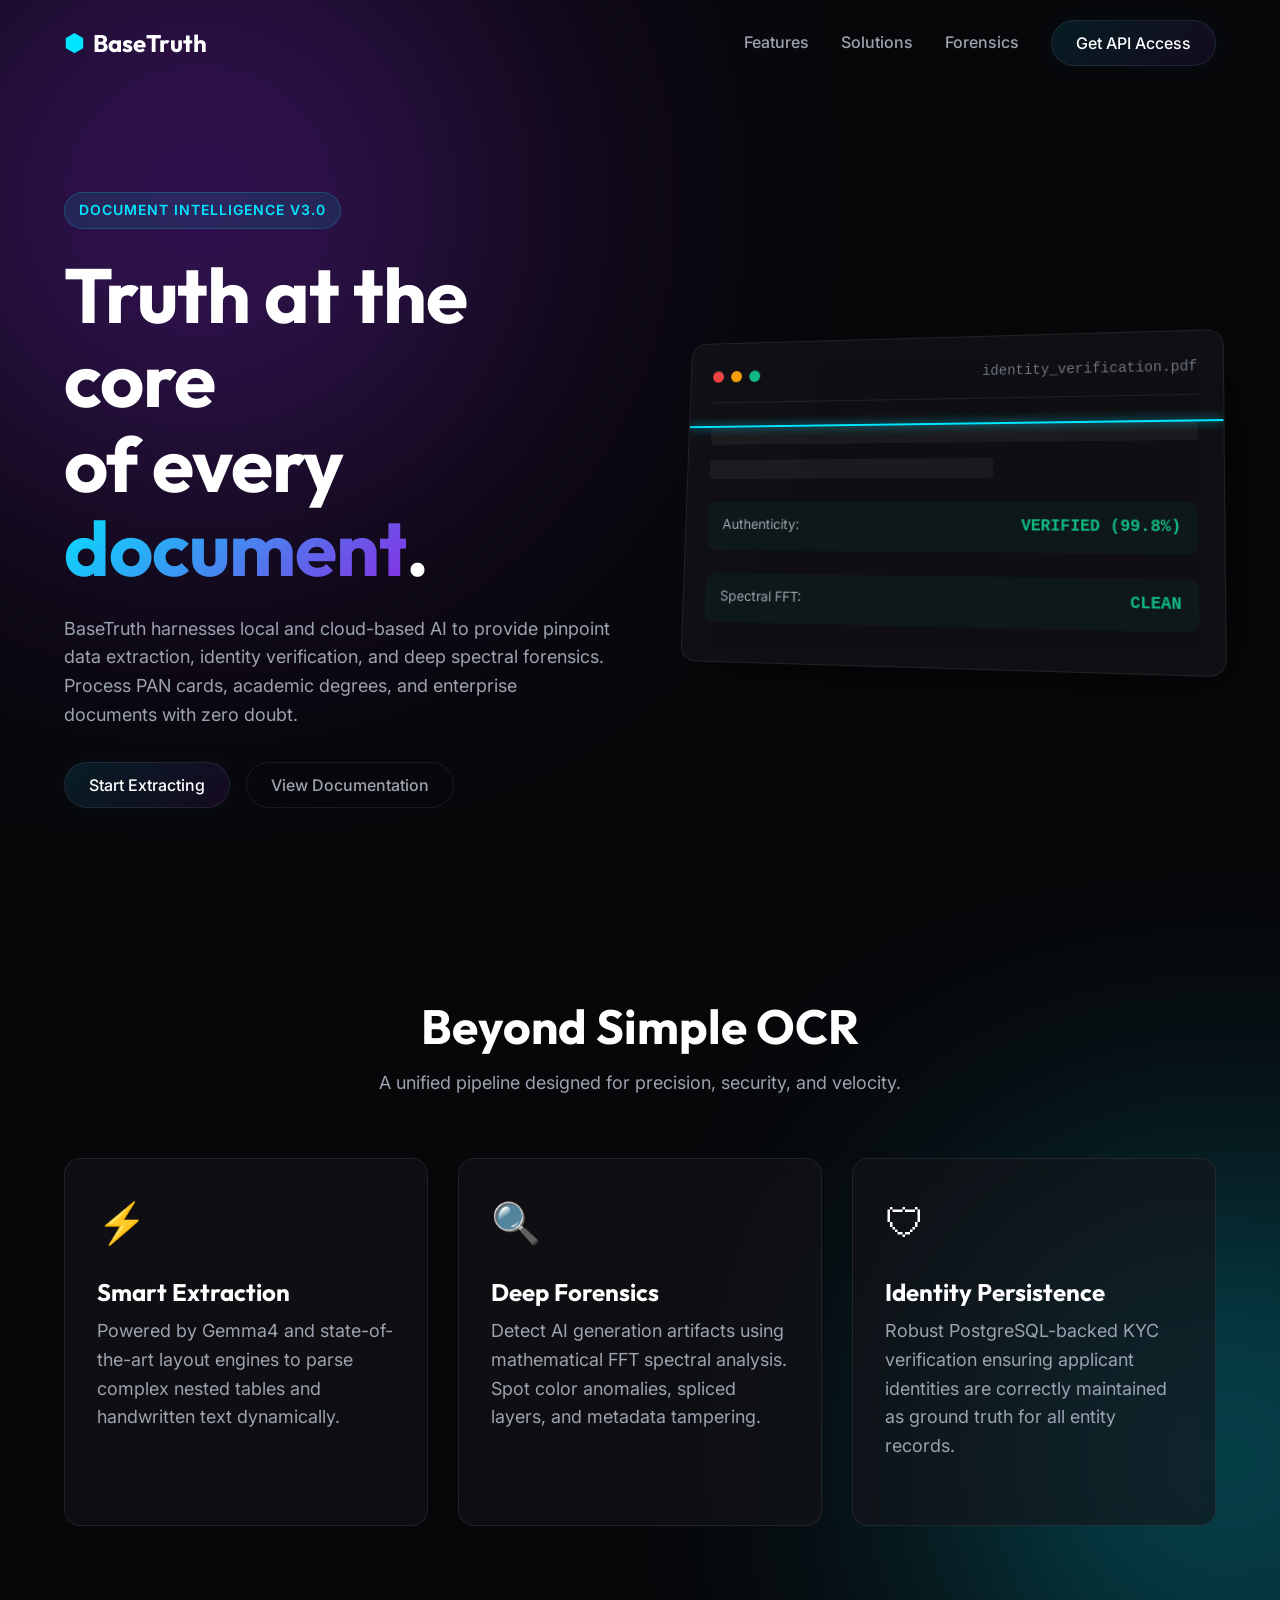
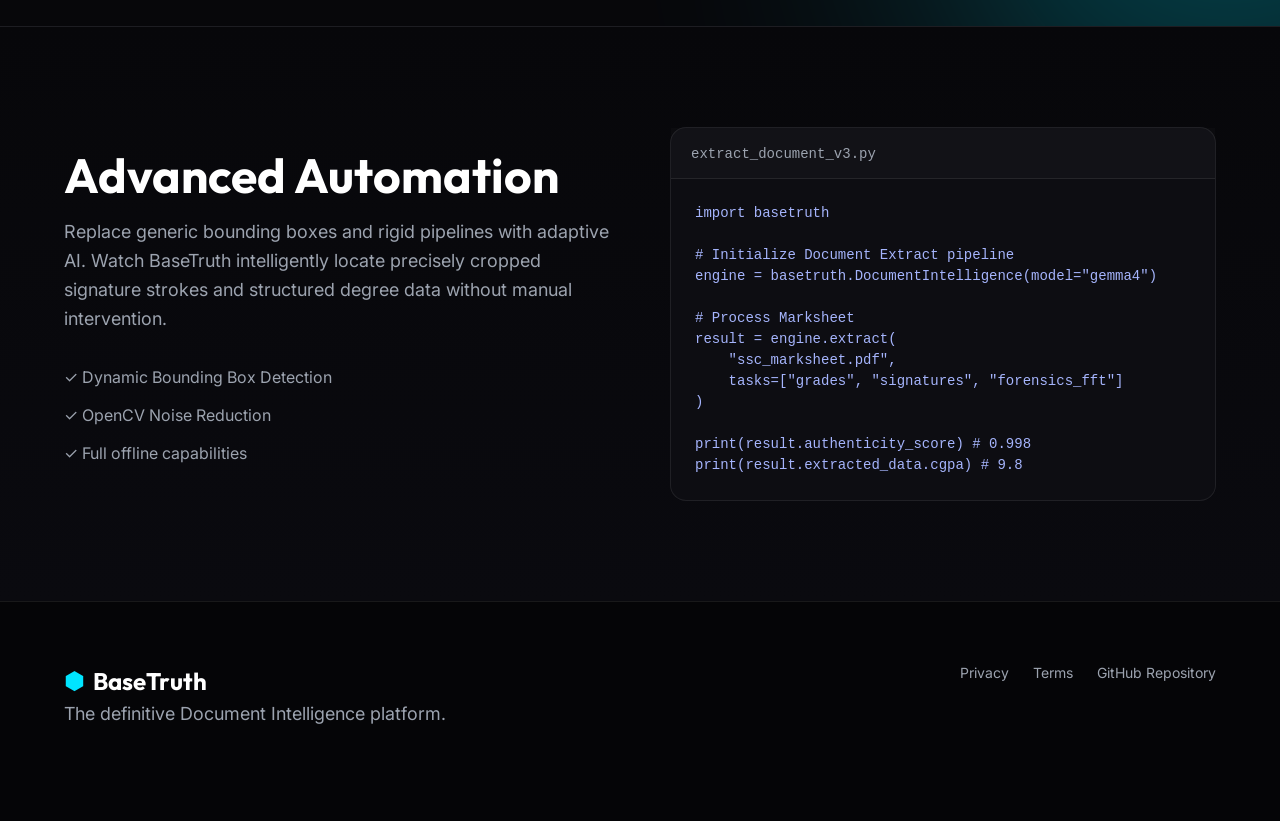
==== website/index.html @ 57f424d5 "feat: Build BaseTruth landing page and clean up Git cache" ====
<!DOCTYPE html>
<html lang="en">
<head>
    <meta charset="UTF-8">
    <meta name="viewport" content="width=device-width, initial-scale=1.0">
    <title>BaseTruth | Advanced Document Intelligence</title>
    <meta name="description" content="BaseTruth is a premier Document Intelligence platform offering pinpoint AI-driven extraction, identity verification, and deep forensics detection.">
    <!-- Google Fonts -->
    <link rel="preconnect" href="https://fonts.googleapis.com">
    <link rel="preconnect" href="https://fonts.gstatic.com" crossorigin>
    <link href="https://fonts.googleapis.com/css2?family=Outfit:wght@300;400;500;700;800&family=Inter:wght@400;500;600&display=swap" rel="stylesheet">
    <!-- Custom CSS -->
    <link rel="stylesheet" href="css/style.css">
</head>
<body>
    <!-- Background Elements -->
    <div class="ambient-glow glow-1"></div>
    <div class="ambient-glow glow-2"></div>

    <nav class="navbar">
        <div class="container nav-content">
            <div class="logo">
                <span class="logo-icon">&#x2B22;</span>
                <span class="logo-text">BaseTruth</span>
            </div>
            <div class="nav-links">
                <a href="#features">Features</a>
                <a href="#solutions">Solutions</a>
                <a href="#forensics">Forensics</a>
                <button class="btn btn-primary">Get API Access</button>
            </div>
        </div>
    </nav>

    <header class="hero">
        <div class="container hero-content">
            <div class="hero-text">
                <div class="badge">DOCUMENT INTELLIGENCE V3.0</div>
                <h1>Truth at the core<br>of every <span>document</span>.</h1>
                <p>BaseTruth harnesses local and cloud-based AI to provide pinpoint data extraction, identity verification, and deep spectral forensics. Process PAN cards, academic degrees, and enterprise documents with zero doubt.</p>
                <div class="hero-actions">
                    <button class="btn btn-primary btn-large">Start Extracting</button>
                    <button class="btn btn-secondary btn-large">View Documentation</button>
                </div>
            </div>
            <div class="hero-visual">
                <div class="glass-card scanner-card">
                    <div class="scanner-header">
                        <div class="dot red"></div>
                        <div class="dot yellow"></div>
                        <div class="dot green"></div>
                        <span class="doc-name">identity_verification.pdf</span>
                    </div>
                    <div class="scanner-body">
                        <div class="scan-line"></div>
                        <div class="data-row skeleton"></div>
                        <div class="data-row skeleton short"></div>
                        <div class="data-row highlight">
                            <span class="label">Authenticity:</span>
                            <span class="value valid">VERIFIED (99.8%)</span>
                        </div>
                        <div class="data-row highlight border-top">
                            <span class="label">Spectral FFT:</span>
                            <span class="value valid">CLEAN</span>
                        </div>
                    </div>
                </div>
            </div>
        </div>
    </header>

    <section id="features" class="features section">
        <div class="container">
            <div class="section-header">
                <h2>Beyond Simple OCR</h2>
                <p>A unified pipeline designed for precision, security, and velocity.</p>
            </div>
            <div class="grid feature-grid">
                <!-- Feature 1 -->
                <div class="glass-card feature-card">
                    <div class="feature-icon">&#x26A1;</div>
                    <h3>Smart Extraction</h3>
                    <p>Powered by Gemma4 and state-of-the-art layout engines to parse complex nested tables and handwritten text dynamically.</p>
                </div>
                <!-- Feature 2 -->
                <div class="glass-card feature-card">
                    <div class="feature-icon">&#x1F50D;</div>
                    <h3>Deep Forensics</h3>
                    <p>Detect AI generation artifacts using mathematical FFT spectral analysis. Spot color anomalies, spliced layers, and metadata tampering.</p>
                </div>
                <!-- Feature 3 -->
                <div class="glass-card feature-card">
                    <div class="feature-icon">&#x1F6E1;</div>
                    <h3>Identity Persistence</h3>
                    <p>Robust PostgreSQL-backed KYC verification ensuring applicant identities are correctly maintained as ground truth for all entity records.</p>
                </div>
            </div>
        </div>
    </section>

    <section id="demo" class="demo section dark-section">
        <div class="container">
            <div class="demo-layout">
                <div class="demo-info">
                    <h2>Advanced Automation</h2>
                    <p>Replace generic bounding boxes and rigid pipelines with adaptive AI. Watch BaseTruth intelligently locate precisely cropped signature strokes and structured degree data without manual intervention.</p>
                    <ul class="check-list">
                        <li>&#x2713; Dynamic Bounding Box Detection</li>
                        <li>&#x2713; OpenCV Noise Reduction</li>
                        <li>&#x2713; Full offline capabilities</li>
                    </ul>
                </div>
                <div class="demo-code">
                    <div class="code-window glass-card">
                        <div class="code-header">
                            <span class="tab active">extract_document_v3.py</span>
                        </div>
                        <pre><code>import basetruth
                        
# Initialize Document Extract pipeline
engine = basetruth.DocumentIntelligence(model="gemma4")
                        
# Process Marksheet
result = engine.extract(
    "ssc_marksheet.pdf",
    tasks=["grades", "signatures", "forensics_fft"]
)
                        
print(result.authenticity_score) # 0.998
print(result.extracted_data.cgpa) # 9.8</code></pre>
                    </div>
                </div>
            </div>
        </div>
    </section>

    <footer class="footer">
        <div class="container footer-content">
            <div class="footer-brand">
                <div class="logo">
                    <span class="logo-icon">&#x2B22;</span>
                    <span class="logo-text">BaseTruth</span>
                </div>
                <p>The definitive Document Intelligence platform.</p>
            </div>
            <div class="footer-links">
                <a href="#">Privacy</a>
                <a href="#">Terms</a>
                <a href="#">GitHub Repository</a>
            </div>
        </div>
    </footer>

    <!-- Scripts -->
    <script src="js/script.js"></script>
</body>
</html>
---- website/css/style.css ----
/* =========================================
   BaseTruth Design System Variables
   ========================================= */
:root {
    /* Color Palette */
    --bg-dark: #07070a;
    --bg-surface: rgba(20, 20, 26, 0.6);
    --bg-surface-hover: rgba(35, 35, 45, 0.7);
    
    --text-primary: #ffffff;
    --text-secondary: #9ca3af;
    --text-muted: #6b7280;
    
    --accent-blue: #00e5ff;
    --accent-purple: #8a2be2;
    --accent-glow: rgba(0, 229, 255, 0.2);
    --success-green: #10b981;
    
    --border-color: rgba(255, 255, 255, 0.08);

    /* Typography */
    --font-display: 'Outfit', sans-serif;
    --font-body: 'Inter', sans-serif;
    --font-code: 'Consolas', 'Monaco', monospace;

    /* Styling */
    --radius-sm: 8px;
    --radius-md: 16px;
    --radius-lg: 24px;
    
    --transition-fast: 0.2s ease;
    --transition-smooth: 0.4s cubic-bezier(0.16, 1, 0.3, 1);
}

/* =========================================
   Reset & Base Styles
   ========================================= */
* {
    margin: 0;
    padding: 0;
    box-sizing: border-box;
}

html {
    scroll-behavior: smooth;
}

body {
    background-color: var(--bg-dark);
    color: var(--text-primary);
    font-family: var(--font-body);
    line-height: 1.6;
    overflow-x: hidden;
    position: relative;
}

h1, h2, h3, h4, .logo-text {
    font-family: var(--font-display);
    font-weight: 700;
    line-height: 1.1;
}

.container {
    max-width: 1280px;
    margin: 0 auto;
    padding: 0 5%;
}

/* =========================================
   Typography & Gradients
   ========================================= */
h1 {
    font-size: clamp(3rem, 6vw, 5rem);
    letter-spacing: -1px;
    margin-bottom: 24px;
}

h1 span {
    background: linear-gradient(135deg, var(--accent-blue), var(--accent-purple));
    -webkit-background-clip: text;
    -webkit-text-fill-color: transparent;
    background-clip: text;
}

h2 {
    font-size: clamp(2rem, 4vw, 3rem);
    margin-bottom: 16px;
}

p {
    color: var(--text-secondary);
    font-size: 1.125rem;
    margin-bottom: 32px;
    max-width: 600px;
}

/* =========================================
   Ambient Background Glows
   ========================================= */
.ambient-glow {
    position: absolute;
    border-radius: 50%;
    filter: blur(150px);
    z-index: -1;
    opacity: 0.4;
    pointer-events: none;
}

.glow-1 {
    top: -100px;
    left: -100px;
    width: 600px;
    height: 600px;
    background: var(--accent-purple);
}

.glow-2 {
    top: 50%;
    right: -200px;
    width: 500px;
    height: 500px;
    background: var(--accent-blue);
}

/* =========================================
   Buttons & Links
   ========================================= */
.btn {
    display: inline-flex;
    align-items: center;
    justify-content: center;
    padding: 12px 24px;
    border-radius: 100px;
    font-family: var(--font-body);
    font-weight: 500;
    font-size: 1rem;
    cursor: pointer;
    transition: var(--transition-smooth);
    border: none;
    text-decoration: none;
}

.btn-primary {
    background: linear-gradient(135deg, rgba(0, 229, 255, 0.1), rgba(138, 43, 226, 0.1));
    color: var(--text-primary);
    border: 1px solid var(--border-color);
    box-shadow: 0 0 20px rgba(0, 229, 255, 0.05);
}

.btn-primary:hover {
    background: linear-gradient(135deg, var(--accent-blue), var(--accent-purple));
    border-color: transparent;
    color: #fff;
    box-shadow: 0 8px 30px var(--accent-glow);
    transform: translateY(-2px);
}

.btn-secondary {
    background: transparent;
    color: var(--text-secondary);
    border: 1px solid var(--border-color);
}

.btn-secondary:hover {
    background: var(--bg-surface-hover);
    color: var(--text-primary);
}

/* =========================================
   Components (Glassmorphism)
   ========================================= */
.glass-card {
    background: var(--bg-surface);
    backdrop-filter: blur(12px);
    -webkit-backdrop-filter: blur(12px);
    border: 1px solid var(--border-color);
    border-radius: var(--radius-md);
}

/* =========================================
   Navigation
   ========================================= */
.navbar {
    position: fixed;
    top: 0;
    width: 100%;
    z-index: 100;
    padding: 20px 0;
    transition: var(--transition-fast);
}

.navbar.scrolled {
    background: rgba(7, 7, 10, 0.85);
    backdrop-filter: blur(12px);
    border-bottom: 1px solid var(--border-color);
    padding: 15px 0;
}

.nav-content {
    display: flex;
    justify-content: space-between;
    align-items: center;
}

.logo {
    display: flex;
    align-items: center;
    gap: 8px;
    font-size: 1.5rem;
}

.logo-icon {
    color: var(--accent-blue);
}

.nav-links {
    display: flex;
    gap: 32px;
    align-items: center;
}

.nav-links a {
    color: var(--text-secondary);
    text-decoration: none;
    font-weight: 500;
    transition: var(--transition-fast);
}

.nav-links a:hover {
    color: var(--text-primary);
}

/* Responsive Nav Reset */
@media (max-width: 768px) {
    .nav-links a { display: none; }
}

/* =========================================
   Hero Section
   ========================================= */
.hero {
    min-height: 100vh;
    display: flex;
    align-items: center;
    padding-top: 100px;
}

.hero-content {
    display: grid;
    grid-template-columns: 1fr 1fr;
    gap: 60px;
    align-items: center;
}

.badge {
    display: inline-block;
    padding: 6px 14px;
    border-radius: 100px;
    background: rgba(0, 229, 255, 0.1);
    border: 1px solid rgba(0, 229, 255, 0.2);
    color: var(--accent-blue);
    font-size: 0.875rem;
    font-weight: 600;
    margin-bottom: 24px;
    letter-spacing: 1px;
}

.hero-actions {
    display: flex;
    gap: 16px;
}

/* Hero Scanner Animation UI */
.scanner-card {
    padding: 24px;
    position: relative;
    overflow: hidden;
    transform: perspective(1000px) rotateY(-10deg) rotateX(5deg);
    transition: transform var(--transition-smooth);
    box-shadow: 20px 20px 60px rgba(0,0,0,0.5);
}

.scanner-card:hover {
    transform: perspective(1000px) rotateY(0deg) rotateX(0deg);
}

.scanner-header {
    display: flex;
    align-items: center;
    gap: 8px;
    margin-bottom: 24px;
    padding-bottom: 16px;
    border-bottom: 1px solid var(--border-color);
}

.dot { width: 12px; height: 12px; border-radius: 50%; }
.dot.red { background: #ef4444; }
.dot.yellow { background: #f59e0b; }
.dot.green { background: #10b981; }

.doc-name {
    margin-left: auto;
    font-family: var(--font-code);
    font-size: 0.875rem;
    color: var(--text-muted);
}

.scanner-body {
    position: relative;
}

.scan-line {
    position: absolute;
    top: 0;
    left: -24px;
    right: -24px;
    height: 2px;
    background: var(--accent-blue);
    box-shadow: 0 0 10px var(--accent-blue);
    animation: scan 3s linear infinite;
    z-index: 2;
}

@keyframes scan {
    0% { top: 0; opacity: 0; }
    10% { opacity: 1; }
    90% { opacity: 1; }
    100% { top: 100%; opacity: 0; }
}

.data-row {
    margin-bottom: 16px;
    display: flex;
    justify-content: space-between;
}

.skeleton {
    height: 20px;
    background: rgba(255,255,255,0.05);
    border-radius: 4px;
    width: 100%;
}

.skeleton.short { width: 60%; }

.highlight {
    background: rgba(16, 185, 129, 0.05);
    padding: 12px 16px;
    border-radius: var(--radius-sm);
    margin-top: 24px;
}

.highlight .label {
    color: var(--text-secondary);
    font-size: 0.875rem;
}

.highlight .value {
    font-family: var(--font-code);
    font-weight: bold;
}

.value.valid { color: var(--success-green); }

/* =========================================
   Features Section
   ========================================= */
.section {
    padding: 100px 0;
}

.section-header {
    text-align: center;
    margin-bottom: 60px;
}

.section-header p {
    margin: 0 auto;
}

.feature-grid {
    display: grid;
    grid-template-columns: repeat(auto-fit, minmax(300px, 1fr));
    gap: 30px;
}

.feature-card {
    padding: 32px;
    transition: var(--transition-smooth);
    position: relative;
    overflow: hidden;
}

.feature-card:hover {
    transform: translateY(-5px);
    border-color: rgba(255,255,255,0.2);
}

.feature-icon {
    font-size: 2.5rem;
    margin-bottom: 24px;
}

.feature-card h3 {
    margin-bottom: 12px;
    font-size: 1.5rem;
}

/* =========================================
   Demo / Code Section
   ========================================= */
.dark-section {
    background: linear-gradient(180deg, var(--bg-dark) 0%, rgba(10, 10, 15, 1) 100%);
    border-top: 1px solid var(--border-color);
}

.demo-layout {
    display: grid;
    grid-template-columns: 1fr 1fr;
    gap: 60px;
    align-items: center;
}

.check-list {
    list-style: none;
}

.check-list li {
    margin-bottom: 12px;
    color: var(--text-secondary);
    display: flex;
    align-items: center;
    gap: 8px;
}

.code-window {
    background: #0d0d12;
    border-radius: var(--radius-md);
    border: 1px solid var(--border-color);
}

.code-header {
    background: rgba(255,255,255,0.02);
    padding: 12px 20px;
    border-bottom: 1px solid var(--border-color);
}

.tab {
    font-family: var(--font-code);
    font-size: 0.875rem;
    color: var(--text-secondary);
}

.code-window pre {
    padding: 24px;
    overflow-x: auto;
    font-family: var(--font-code);
    font-size: 0.875rem;
    color: #a5b4fc;
    line-height: 1.5;
}

/* =========================================
   Footer
   ========================================= */
.footer {
    border-top: 1px solid var(--border-color);
    padding: 60px 0;
    background: #050507;
}

.footer-content {
    display: flex;
    justify-content: space-between;
    align-items: flex-start;
}

.footer-links {
    display: flex;
    gap: 24px;
}

.footer-links a {
    color: var(--text-secondary);
    text-decoration: none;
    font-size: 0.875rem;
}

.footer-links a:hover {
    color: var(--text-primary);
}

/* =========================================
   Responsive
   ========================================= */
@media (max-width: 1024px) {
    .hero-content, .demo-layout {
        grid-template-columns: 1fr;
        text-align: center;
    }
    
    .hero-actions {
        justify-content: center;
    }
    
    p {
        margin-left: auto;
        margin-right: auto;
    }
    
    .check-list {
        display: inline-block;
        text-align: left;
    }
    
    .scanner-card {
        transform: none;
        max-width: 500px;
        margin: 0 auto;
    }
}
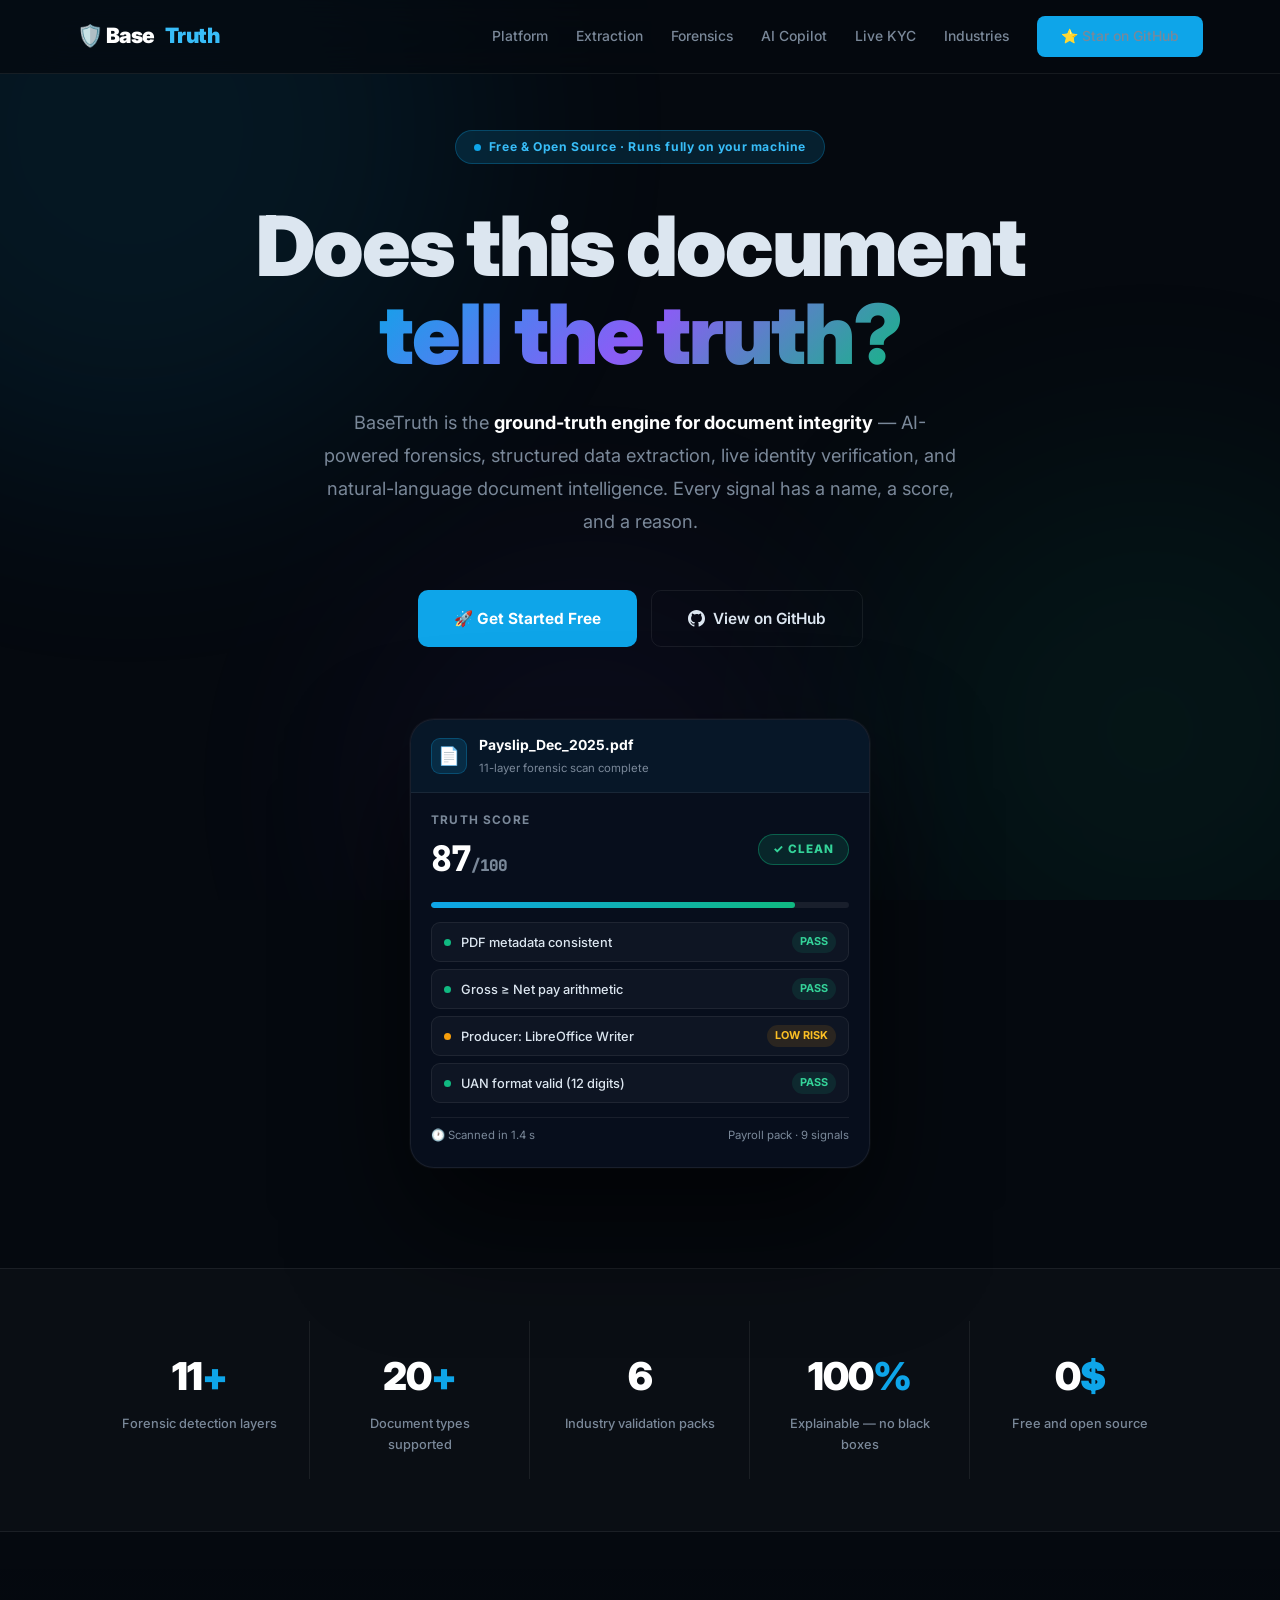
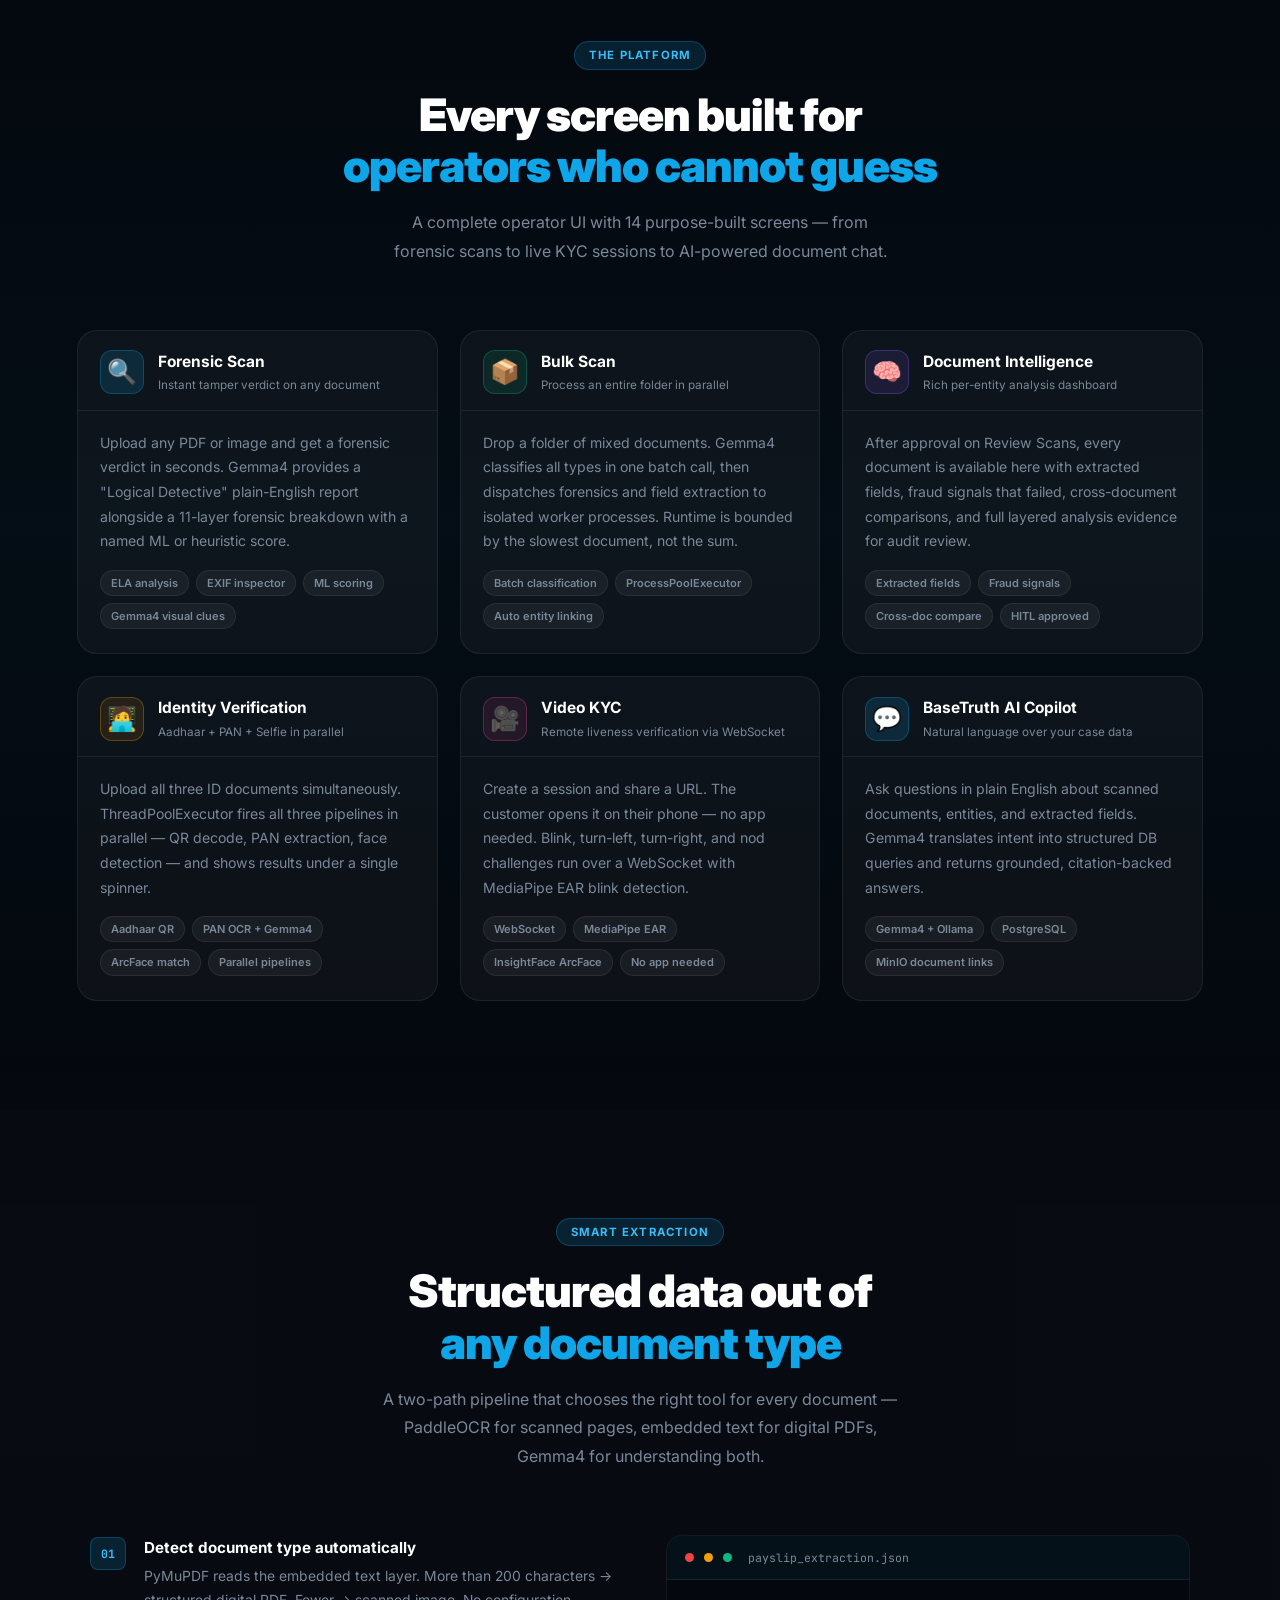
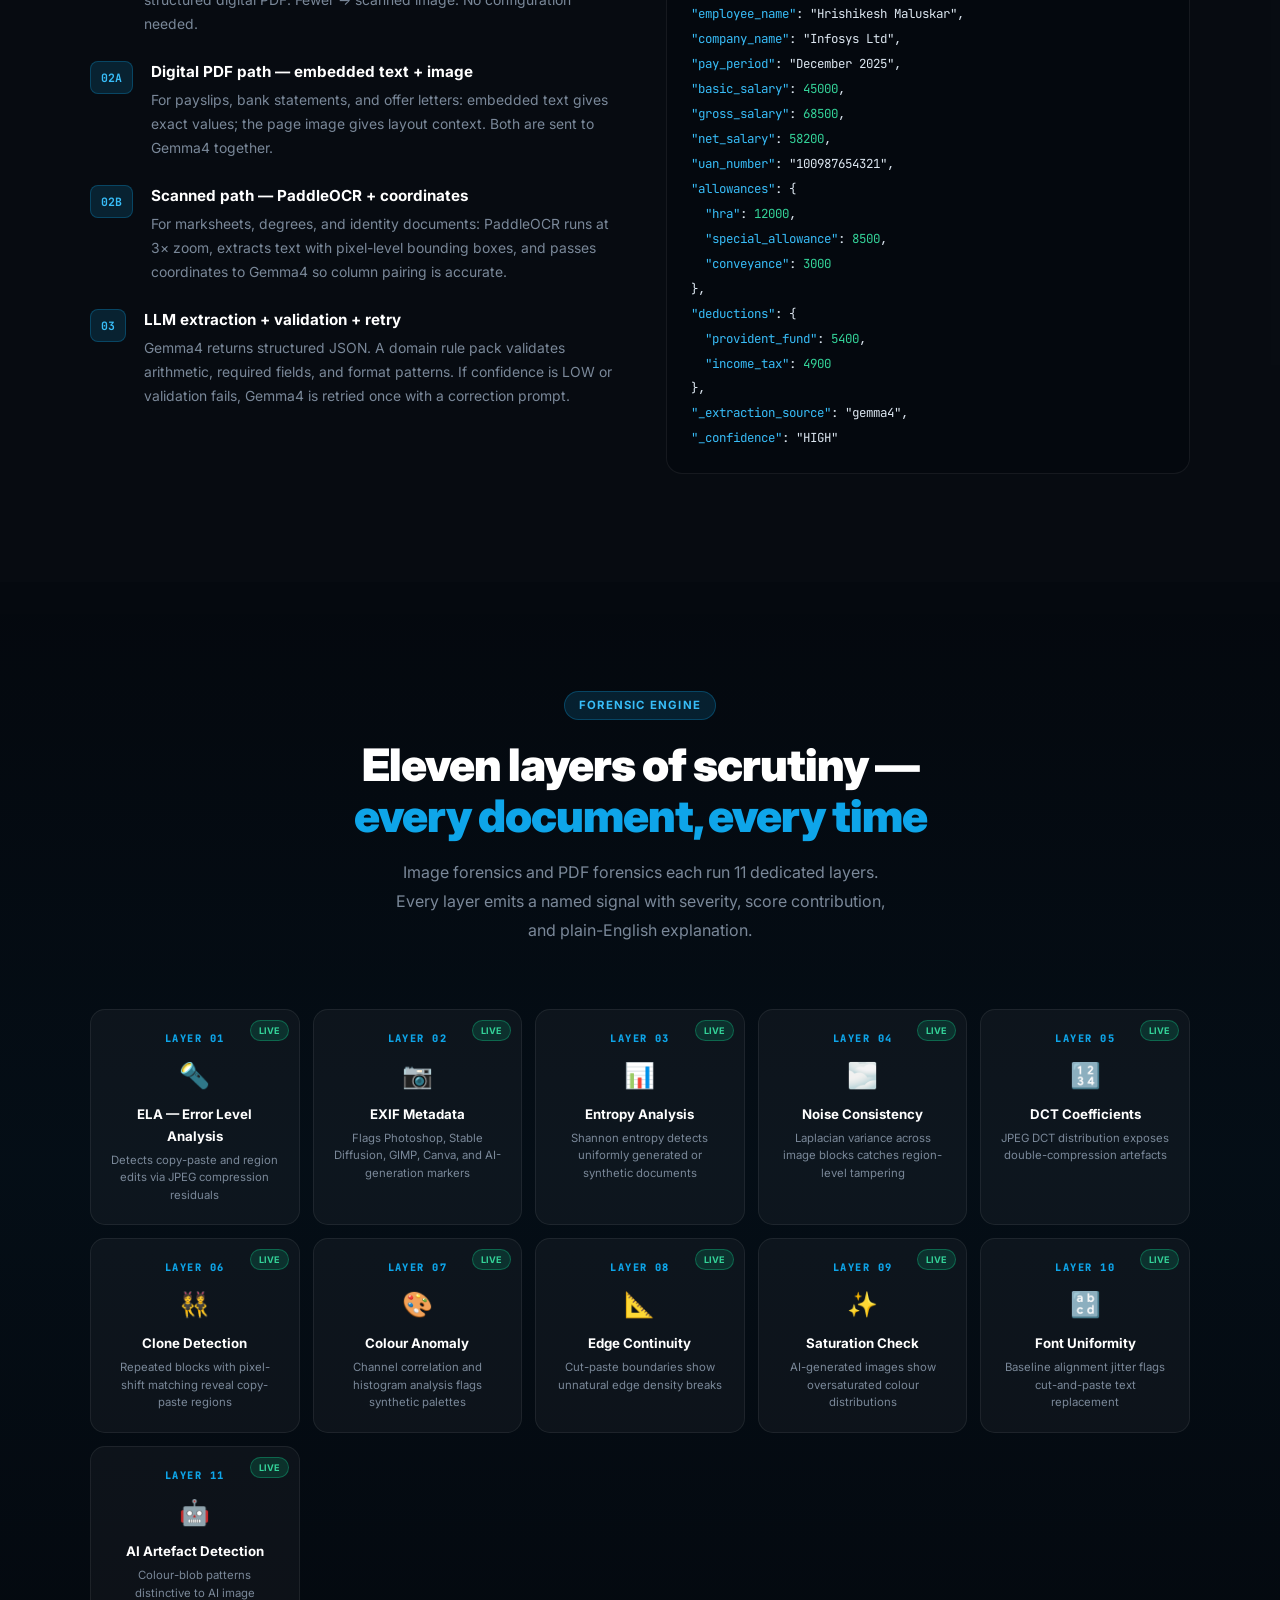
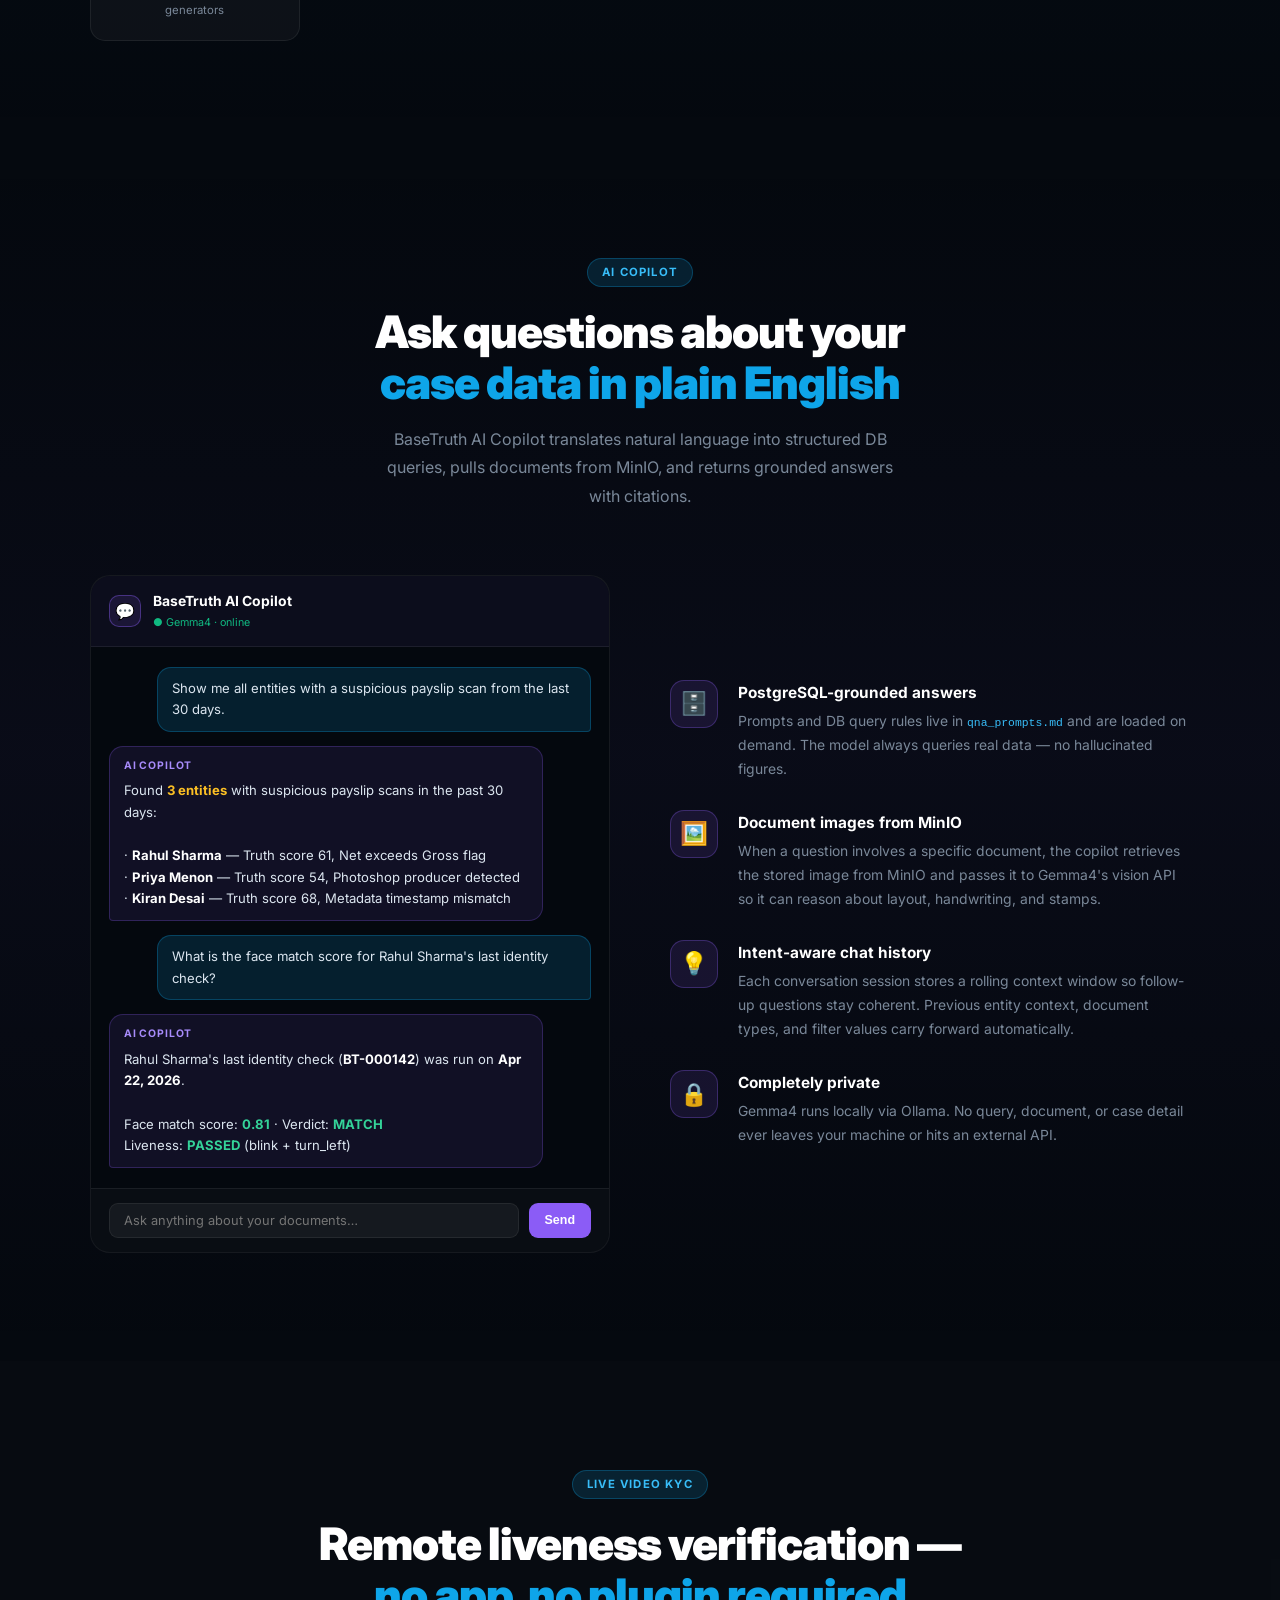
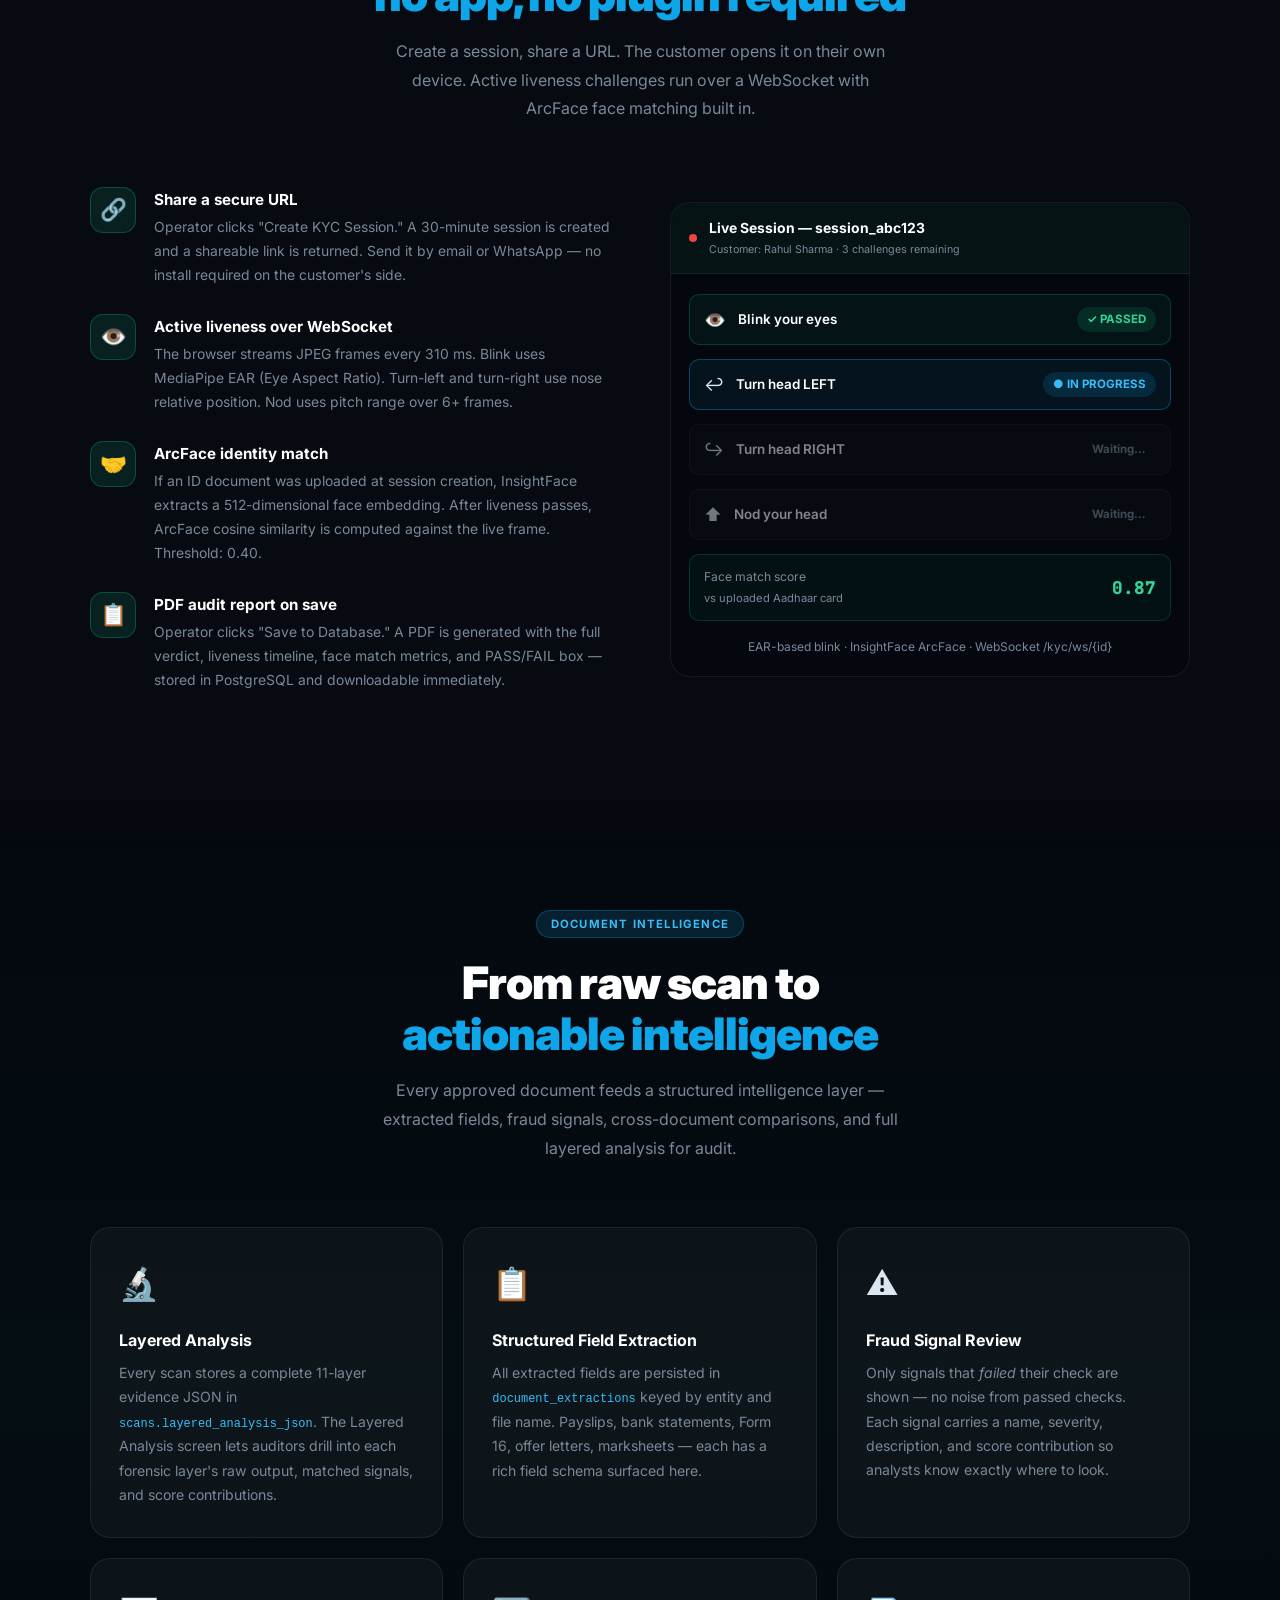
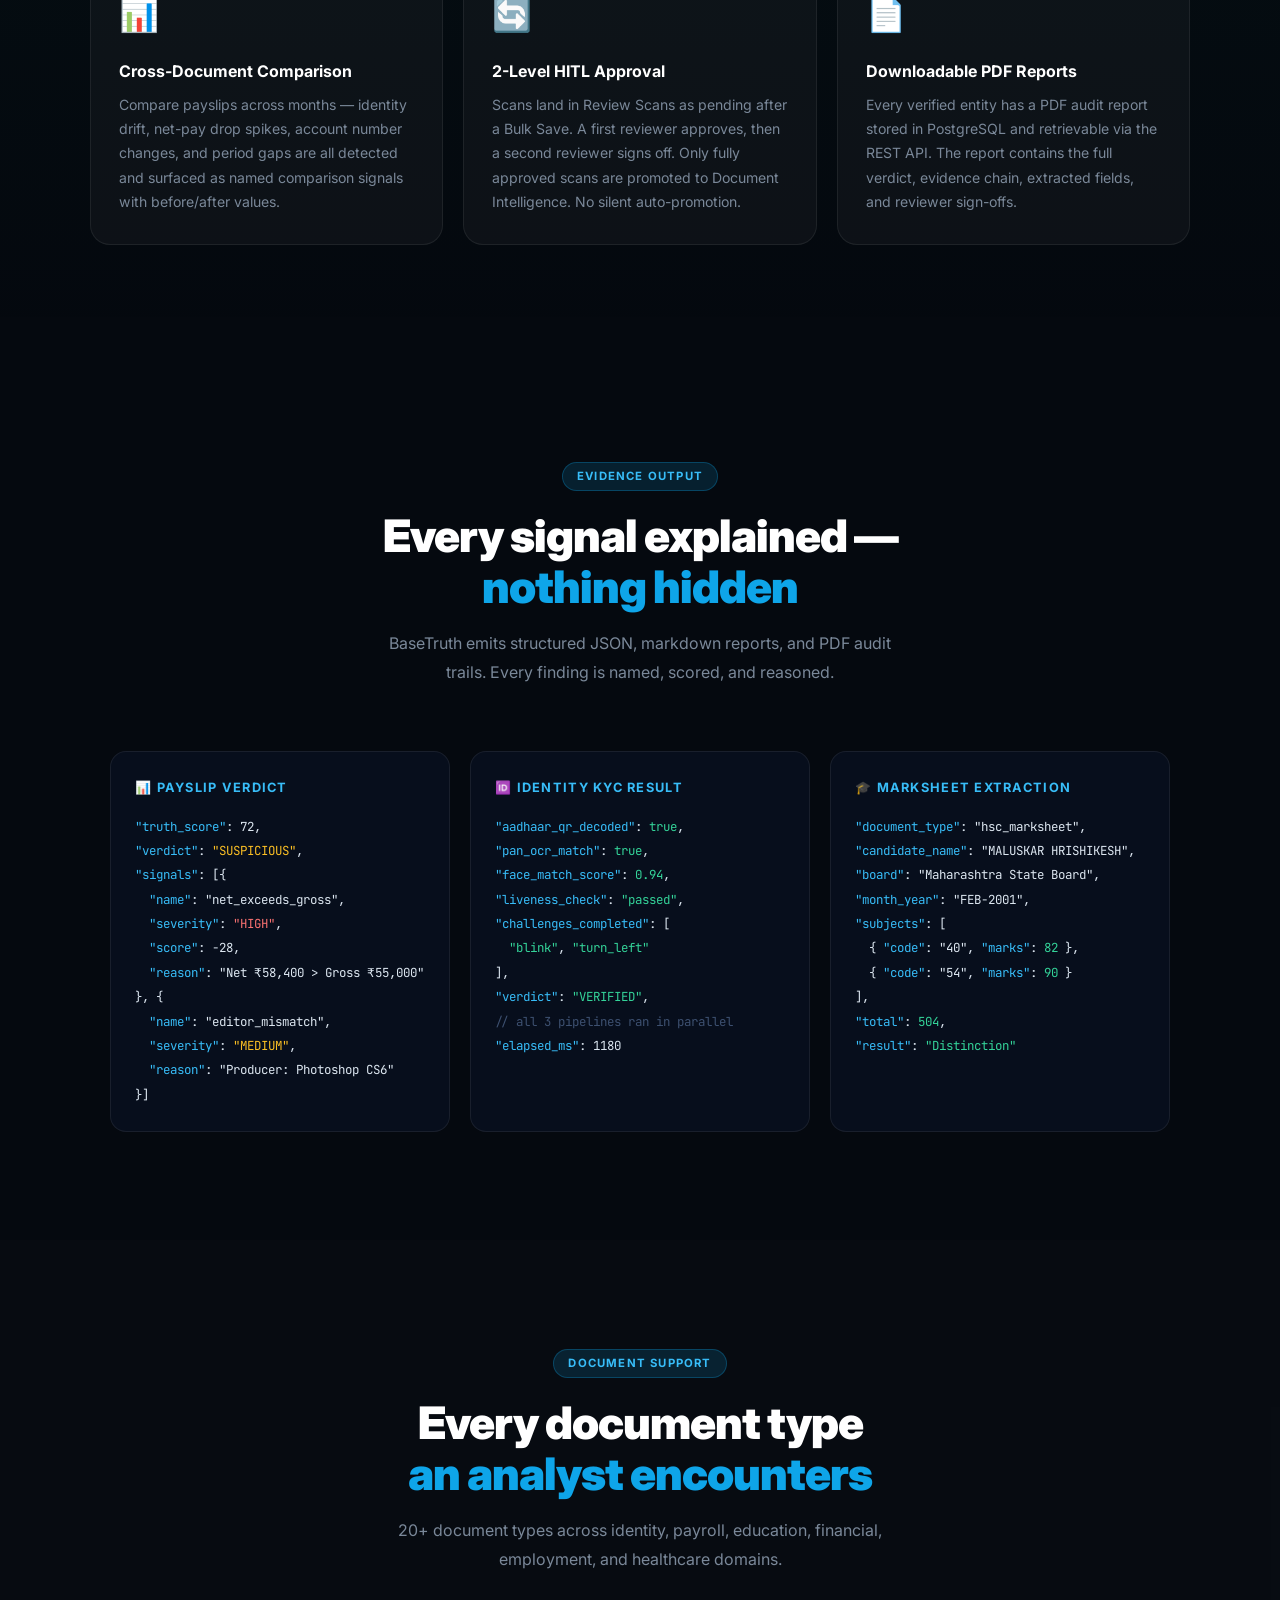
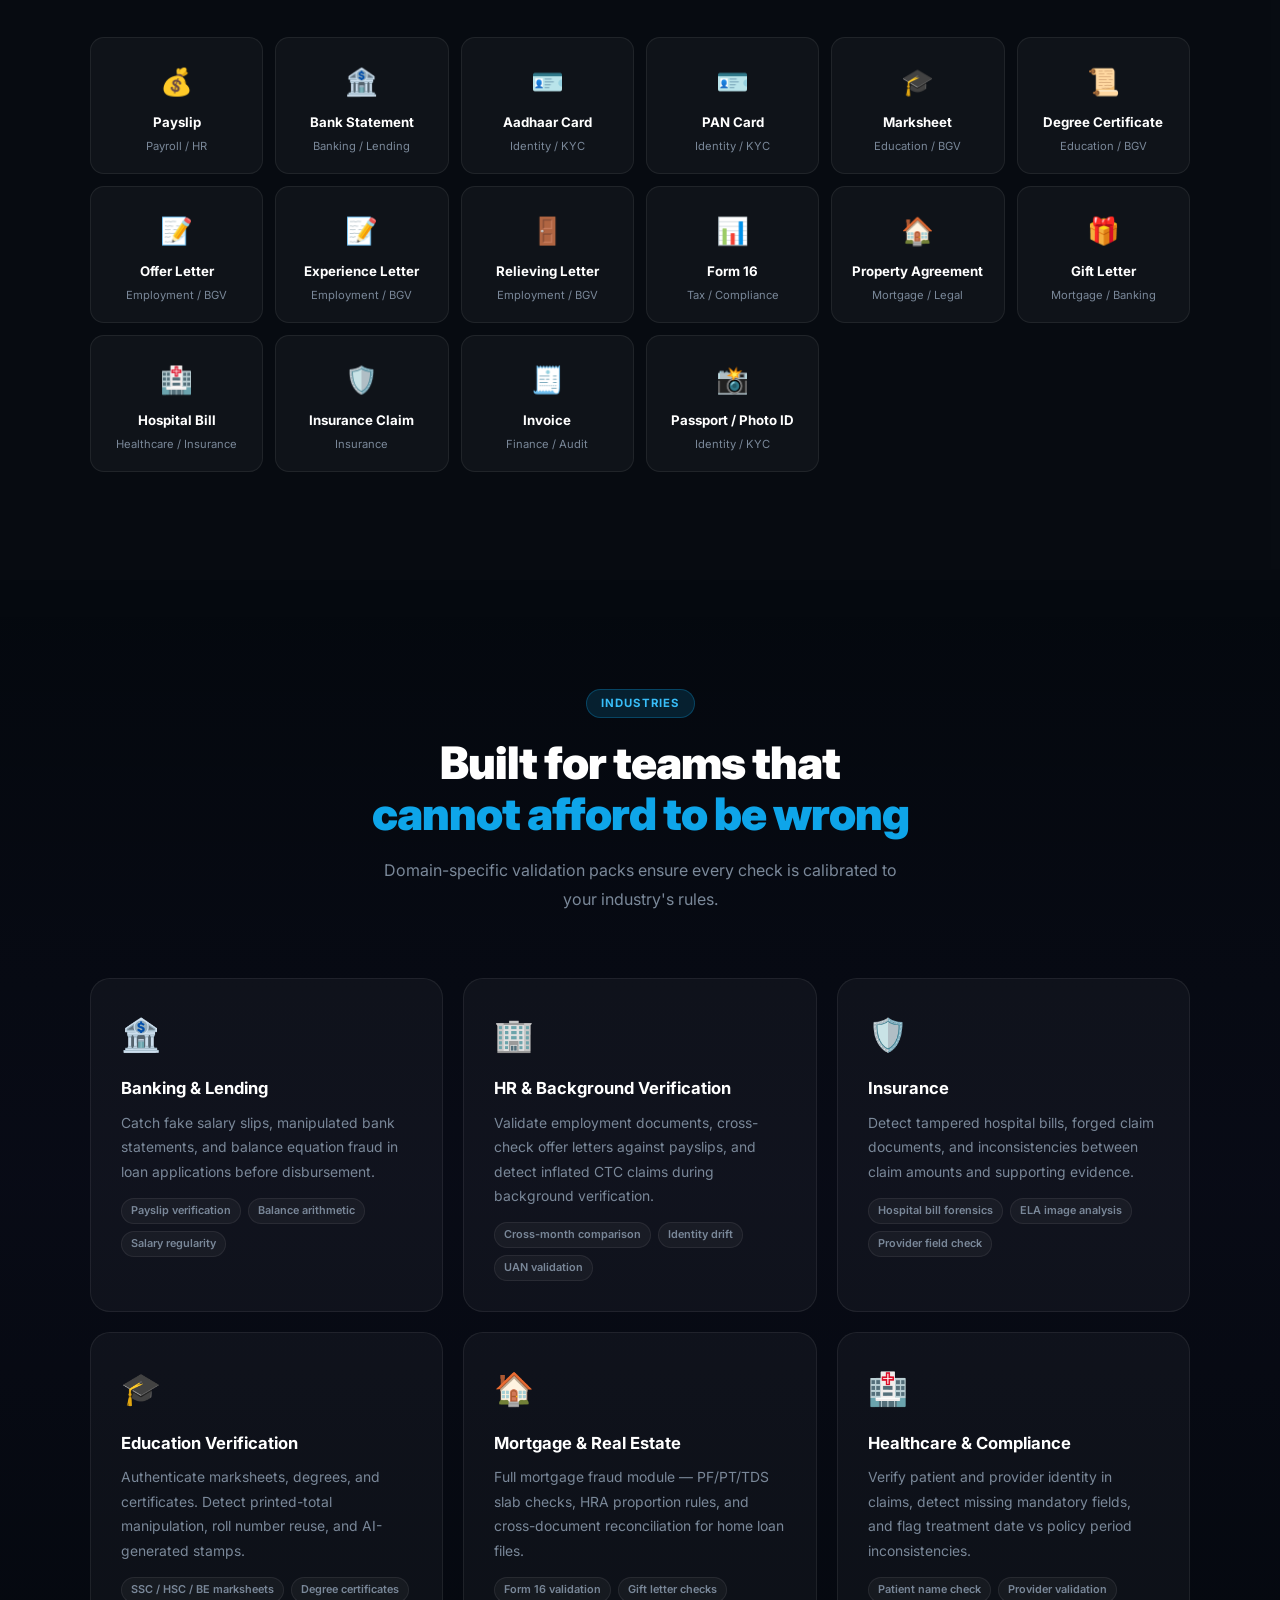
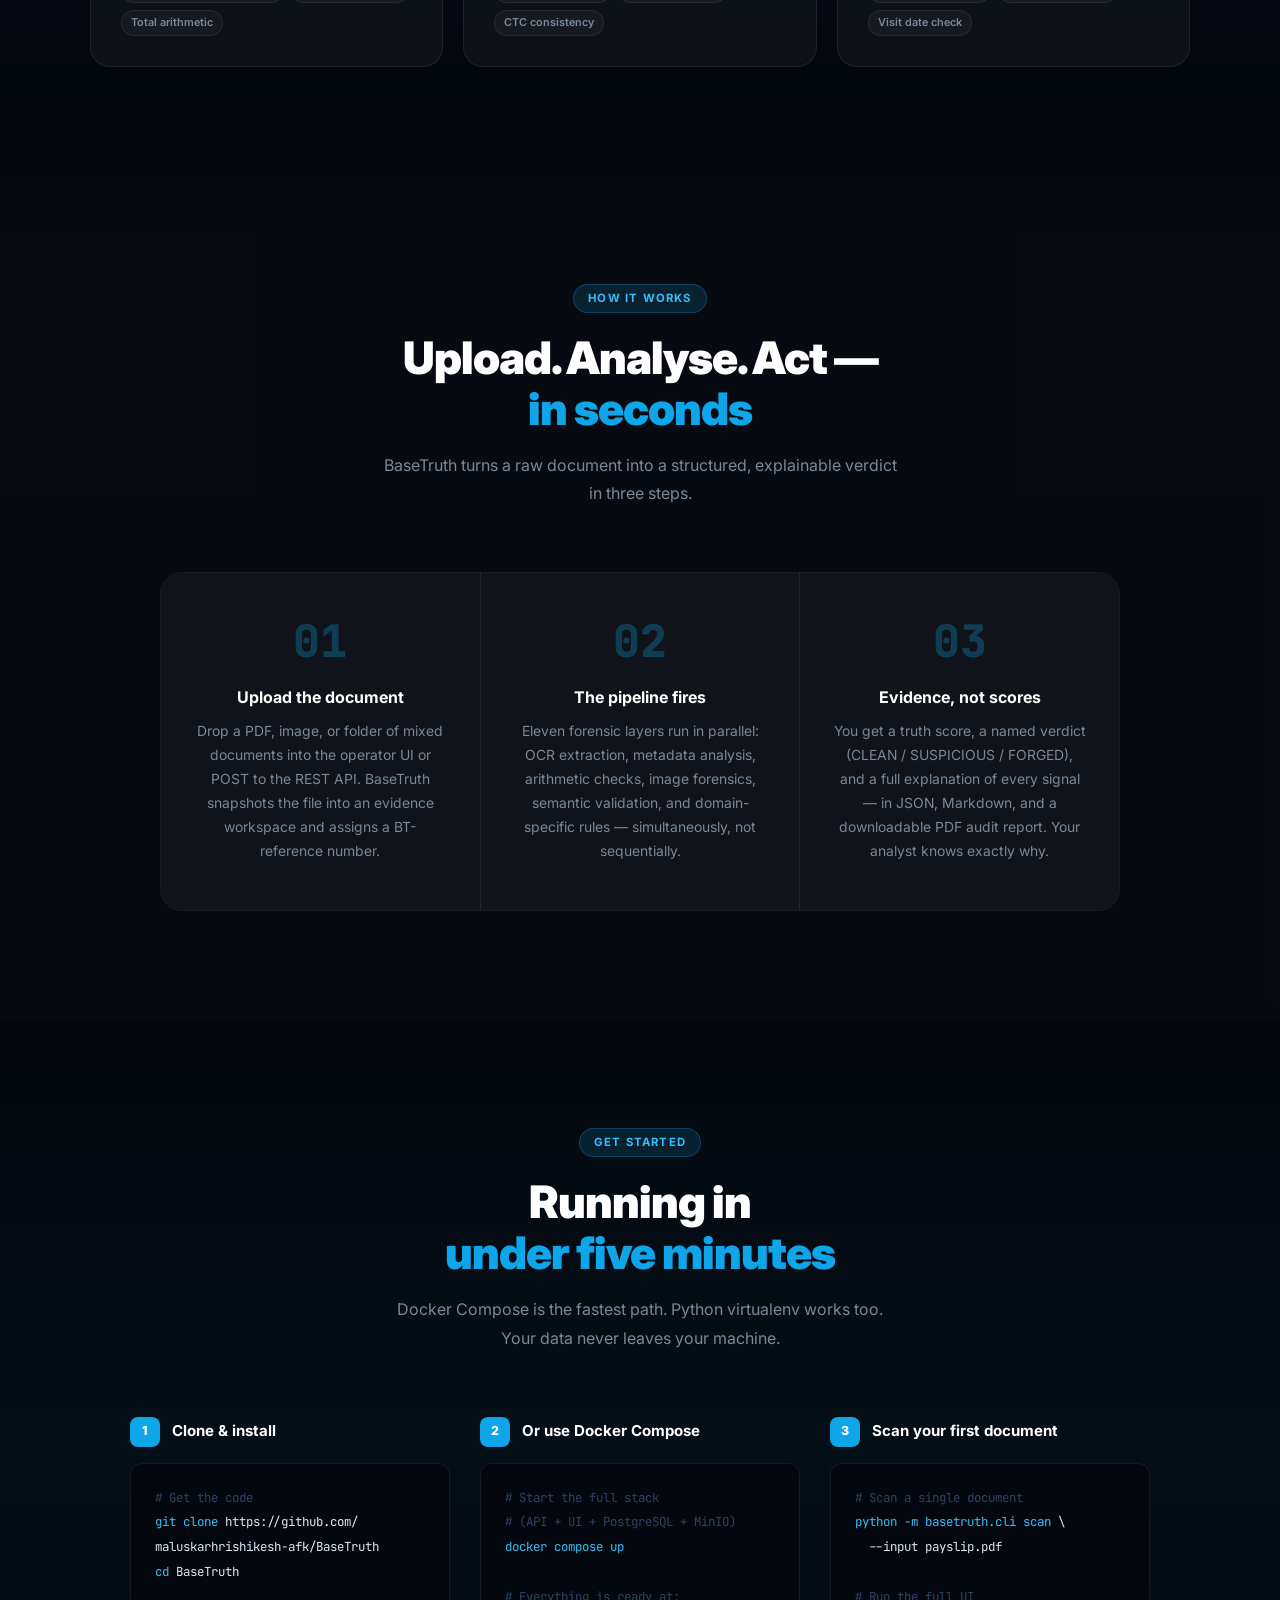
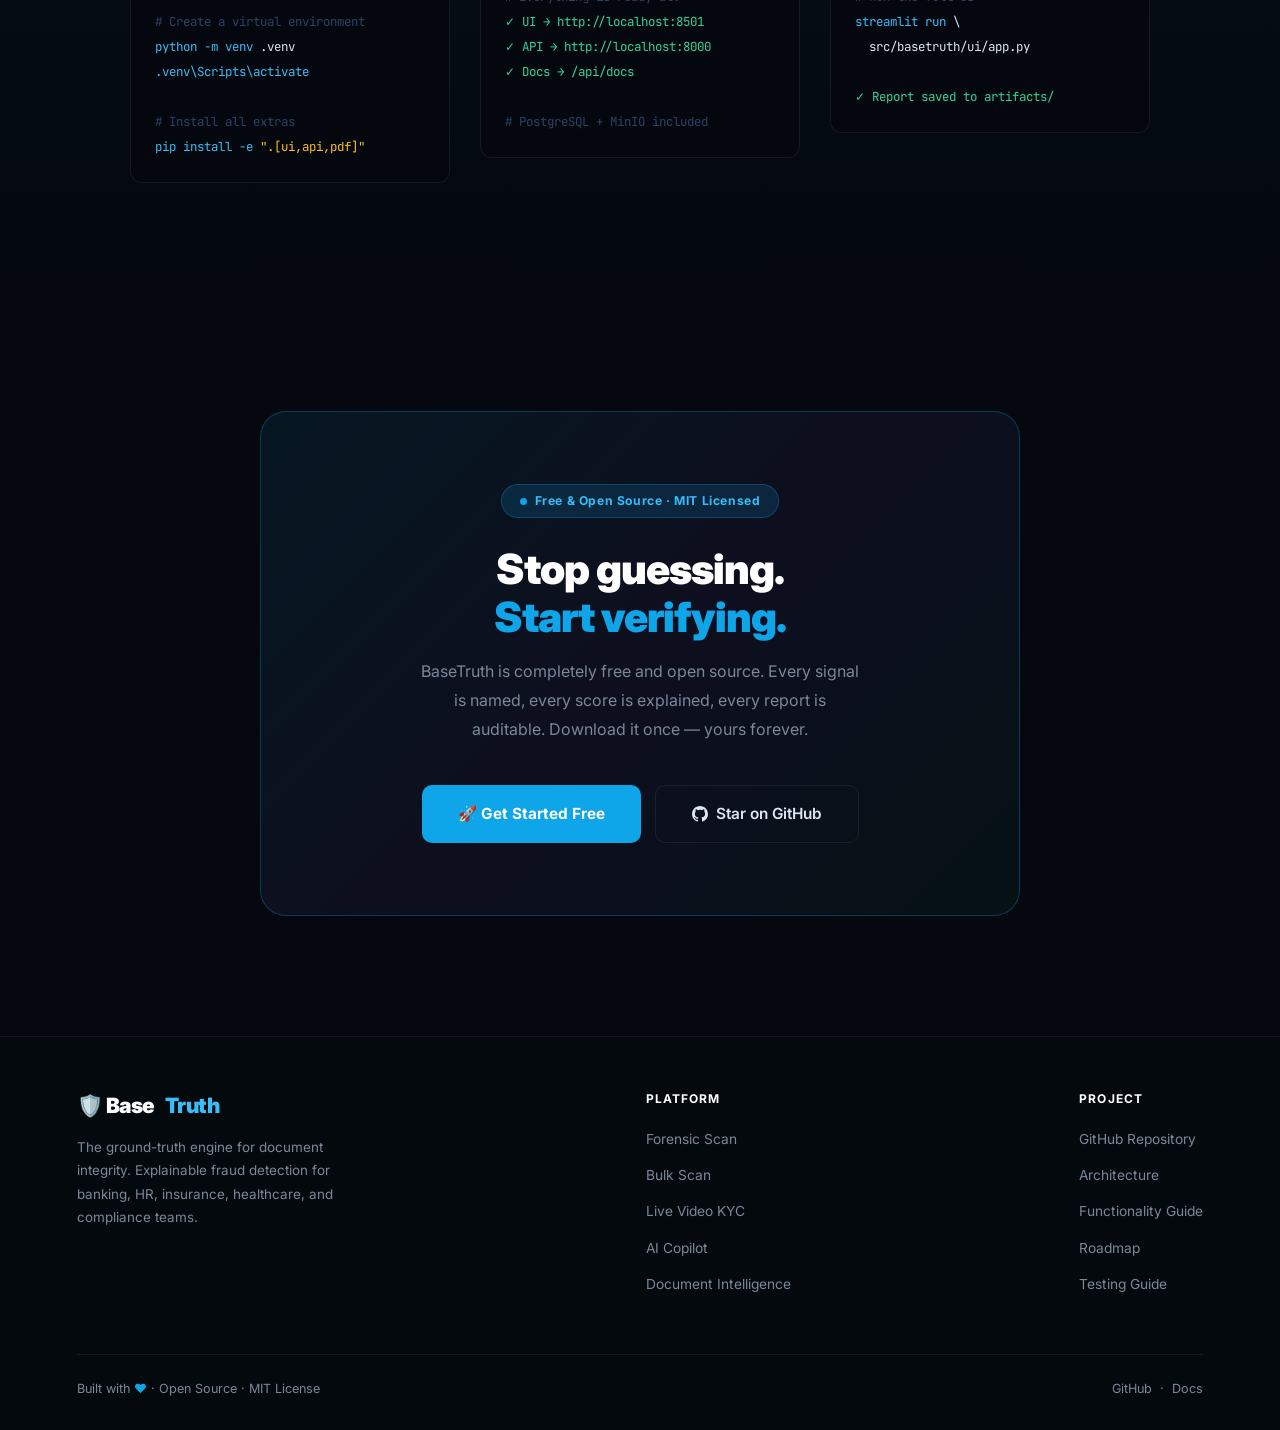
==== commit d3eadccc: "feat: rebuild website with modern design, add KYC unit tests, add testing docs - website/index.html:" ====
--- a/website/index.html
+++ b/website/index.html
@@ -1,157 +1,1206 @@
 <!DOCTYPE html>
 <html lang="en">
 <head>
-    <meta charset="UTF-8">
-    <meta name="viewport" content="width=device-width, initial-scale=1.0">
-    <title>BaseTruth | Advanced Document Intelligence</title>
-    <meta name="description" content="BaseTruth is a premier Document Intelligence platform offering pinpoint AI-driven extraction, identity verification, and deep forensics detection.">
-    <!-- Google Fonts -->
-    <link rel="preconnect" href="https://fonts.googleapis.com">
-    <link rel="preconnect" href="https://fonts.gstatic.com" crossorigin>
-    <link href="https://fonts.googleapis.com/css2?family=Outfit:wght@300;400;500;700;800&family=Inter:wght@400;500;600&display=swap" rel="stylesheet">
-    <!-- Custom CSS -->
-    <link rel="stylesheet" href="css/style.css">
+    <meta charset="UTF-8" />
+    <meta name="viewport" content="width=device-width, initial-scale=1.0" />
+    <title>BaseTruth — Document Fraud Detection &amp; Identity Verification</title>
+    <meta name="description" content="BaseTruth is the ground-truth engine for document integrity. Detect forged payslips, fake marksheets, tampered bank statements, and identity fraud with explainable AI forensics." />
+    <link rel="preconnect" href="https://fonts.googleapis.com" />
+    <link rel="preconnect" href="https://fonts.gstatic.com" crossorigin />
+    <link href="https://fonts.googleapis.com/css2?family=Inter:wght@300;400;500;600;700;800;900&family=JetBrains+Mono:wght@400;500&display=swap" rel="stylesheet" />
+
+    <style>
+        *, *::before, *::after { box-sizing: border-box; margin: 0; padding: 0; }
+
+        :root {
+            --blue: #0ea5e9;
+            --blue-light: #38bdf8;
+            --blue-dim: rgba(14,165,233,0.15);
+            --emerald: #10b981;
+            --emerald-dim: rgba(16,185,129,0.12);
+            --violet: #8b5cf6;
+            --violet-dim: rgba(139,92,246,0.12);
+            --amber: #f59e0b;
+            --pink: #ec4899;
+            --red: #ef4444;
+            --bg0: #05090f;
+            --bg1: #080f1d;
+            --bg2: #0c1828;
+            --card-bg: rgba(255,255,255,0.035);
+            --card-bg-hover: rgba(255,255,255,0.06);
+            --border: rgba(14,165,233,0.28);
+            --border-dim: rgba(255,255,255,0.07);
+            --text: #dce6f0;
+            --muted: #7a8899;
+            --radius: 20px;
+            --glow-blue: 0 0 56px rgba(14,165,233,0.22);
+            --glow-em: 0 0 56px rgba(16,185,129,0.22);
+        }
+
+        html { scroll-behavior: smooth; }
+        body { font-family: 'Inter', sans-serif; background: var(--bg0); color: var(--text); overflow-x: hidden; line-height: 1.65; }
+        ::-webkit-scrollbar { width: 4px; }
+        ::-webkit-scrollbar-track { background: var(--bg1); }
+        ::-webkit-scrollbar-thumb { background: var(--blue); border-radius: 2px; }
+
+        /* ── Ambient orbs ── */
+        .bg-orbs { position: fixed; inset: 0; pointer-events: none; z-index: 0; overflow: hidden; }
+        .orb { position: absolute; border-radius: 50%; filter: blur(120px); animation: drift 26s ease-in-out infinite alternate; }
+        .orb-1 { width: 700px; height: 700px; background: var(--blue); top: -220px; left: -220px; opacity: 0.09; animation-duration: 28s; }
+        .orb-2 { width: 560px; height: 560px; background: var(--emerald); top: 50%; right: -150px; opacity: 0.07; animation-duration: 34s; animation-delay: -14s; }
+        .orb-3 { width: 460px; height: 460px; background: var(--violet); bottom: -120px; left: 28%; opacity: 0.06; animation-duration: 30s; animation-delay: -20s; }
+        @keyframes drift { 0% { transform: translate(0,0) scale(1); } 100% { transform: translate(60px,50px) scale(1.12); } }
+
+        section { position: relative; z-index: 1; }
+
+        /* ── Nav ── */
+        nav {
+            position: fixed; top: 0; left: 0; right: 0; z-index: 100;
+            display: flex; align-items: center; justify-content: space-between;
+            padding: 16px 6%;
+            background: rgba(5,9,15,0.7);
+            backdrop-filter: blur(28px);
+            border-bottom: 1px solid var(--border-dim);
+            transition: background 0.3s;
+        }
+        .nav-logo { display: flex; align-items: center; gap: 10px; font-size: 1.32rem; font-weight: 900; color: #fff; text-decoration: none; letter-spacing: -0.5px; }
+        .nav-logo span { color: var(--blue-light); }
+        .nav-links { display: flex; gap: 28px; align-items: center; }
+        .nav-links a { color: var(--muted); text-decoration: none; font-size: 0.87rem; font-weight: 500; transition: color 0.2s; }
+        .nav-links a:hover { color: #fff; }
+        .btn-nav { padding: 9px 24px; border-radius: 8px; background: var(--blue); color: #fff; font-size: 0.84rem; font-weight: 700; text-decoration: none; transition: all 0.22s; }
+        .btn-nav:hover { background: var(--blue-light); transform: translateY(-1px); box-shadow: var(--glow-blue); }
+        .hamburger { display: none; flex-direction: column; gap: 5px; cursor: pointer; }
+        .hamburger span { display: block; width: 24px; height: 2px; background: var(--text); border-radius: 2px; }
+
+        /* ── Hero ── */
+        #hero { min-height: 100vh; display: flex; flex-direction: column; align-items: center; justify-content: center; text-align: center; padding: 130px 6% 100px; }
+        .badge { display: inline-flex; align-items: center; gap: 8px; padding: 6px 18px; border-radius: 100px; border: 1px solid var(--border); background: var(--blue-dim); font-size: 0.76rem; font-weight: 700; color: var(--blue-light); margin-bottom: 38px; letter-spacing: 0.6px; animation: fadeUp 0.8s ease both; }
+        .badge-dot { width: 7px; height: 7px; background: var(--blue); border-radius: 50%; animation: pulse 1.6s ease-in-out infinite; }
+        @keyframes pulse { 0%,100% { transform: scale(1); opacity: 1; } 50% { transform: scale(1.5); opacity: 0.5; } }
+        h1 { font-size: clamp(2.8rem, 7vw, 5.2rem); font-weight: 900; line-height: 1.06; letter-spacing: -2px; margin-bottom: 28px; animation: fadeUp 0.8s 0.1s ease both; }
+        h1 .gradient-text { background: linear-gradient(135deg, var(--blue) 0%, var(--violet) 50%, var(--emerald) 100%); -webkit-background-clip: text; background-clip: text; -webkit-text-fill-color: transparent; }
+        .hero-sub { max-width: 640px; font-size: 1.14rem; color: var(--muted); margin-bottom: 52px; line-height: 1.8; animation: fadeUp 0.8s 0.2s ease both; }
+        .hero-buttons { display: flex; gap: 14px; flex-wrap: wrap; justify-content: center; margin-bottom: 72px; animation: fadeUp 0.8s 0.3s ease both; }
+        .btn-primary { display: inline-flex; align-items: center; gap: 8px; padding: 15px 36px; border-radius: 10px; background: var(--blue); color: #fff; font-size: 0.96rem; font-weight: 700; text-decoration: none; transition: all 0.25s; border: none; cursor: pointer; }
+        .btn-primary:hover { background: var(--blue-light); transform: translateY(-2px); box-shadow: 0 16px 48px rgba(14,165,233,0.4); }
+        .btn-secondary { display: inline-flex; align-items: center; gap: 8px; padding: 15px 36px; border-radius: 10px; background: transparent; color: var(--text); font-size: 0.96rem; font-weight: 600; text-decoration: none; border: 1px solid var(--border-dim); transition: all 0.25s; }
+        .btn-secondary:hover { border-color: var(--border); background: var(--card-bg); transform: translateY(-2px); }
+
+        /* Hero mockup card */
+        .hero-scan-card { width: 100%; max-width: 460px; border-radius: 24px; overflow: hidden; background: rgba(8,15,29,0.97); border: 1px solid var(--border-dim); box-shadow: 0 56px 120px rgba(0,0,0,0.65), 0 0 0 1px rgba(255,255,255,0.04); animation: fadeUp 0.9s 0.4s ease both; text-align: left; }
+        .scan-topbar { display: flex; align-items: center; gap: 12px; padding: 14px 20px; background: rgba(14,165,233,0.06); border-bottom: 1px solid var(--border-dim); }
+        .scan-icon-wrap { width: 36px; height: 36px; border-radius: 9px; background: var(--blue-dim); border: 1px solid var(--border); display: flex; align-items: center; justify-content: center; font-size: 1.1rem; flex-shrink: 0; }
+        .scan-file-name { font-weight: 700; font-size: 0.87rem; color: #fff; }
+        .scan-status-line { font-size: 0.71rem; color: var(--muted); margin-top: 2px; }
+        .scan-body { padding: 18px 20px 22px; display: flex; flex-direction: column; gap: 14px; }
+        .score-row { display: flex; align-items: center; justify-content: space-between; }
+        .score-label { font-size: 0.74rem; font-weight: 700; text-transform: uppercase; letter-spacing: 0.1em; color: var(--muted); }
+        .score-value { font-size: 2.2rem; font-weight: 900; color: #fff; letter-spacing: -1px; font-family: 'JetBrains Mono', monospace; }
+        .verdict-chip { padding: 5px 14px; border-radius: 100px; font-size: 0.73rem; font-weight: 800; letter-spacing: 0.08em; }
+        .verdict-clean { background: rgba(16,185,129,0.14); color: #34d399; border: 1px solid rgba(16,185,129,0.4); }
+        .verdict-suspicious { background: rgba(245,158,11,0.14); color: #fbbf24; border: 1px solid rgba(245,158,11,0.4); }
+        .verdict-forged { background: rgba(239,68,68,0.14); color: #f87171; border: 1px solid rgba(239,68,68,0.4); }
+        .score-bar-wrap { height: 6px; background: rgba(255,255,255,0.07); border-radius: 3px; overflow: hidden; }
+        .score-bar { height: 100%; border-radius: 3px; background: linear-gradient(90deg, var(--blue), var(--emerald)); width: 0; transition: width 1.4s ease; }
+        .signal-list { display: flex; flex-direction: column; gap: 7px; }
+        .signal-row { display: flex; align-items: center; gap: 10px; padding: 8px 12px; border-radius: 9px; font-size: 0.8rem; background: rgba(255,255,255,0.03); border: 1px solid var(--border-dim); }
+        .signal-dot { width: 7px; height: 7px; border-radius: 50%; flex-shrink: 0; }
+        .sig-clean { background: var(--emerald); }
+        .sig-warn  { background: var(--amber); }
+        .sig-fail  { background: var(--red); }
+        .signal-name { color: var(--text); font-weight: 500; flex: 1; }
+        .signal-badge { font-size: 0.68rem; font-weight: 700; padding: 2px 8px; border-radius: 100px; }
+        .sb-clean { background: rgba(16,185,129,0.12); color: #34d399; }
+        .sb-warn  { background: rgba(245,158,11,0.12); color: #fbbf24; }
+        .sb-fail  { background: rgba(239,68,68,0.12); color: #f87171; }
+        .scan-footer-row { display: flex; justify-content: space-between; align-items: center; font-size: 0.71rem; color: var(--muted); padding-top: 8px; border-top: 1px solid var(--border-dim); }
+
+        /* ── Stats bar ── */
+        .stats-bar { display: flex; flex-wrap: wrap; justify-content: center; padding: 52px 6%; background: rgba(255,255,255,0.018); border-top: 1px solid var(--border-dim); border-bottom: 1px solid var(--border-dim); }
+        .stat-item { flex: 1; min-width: 150px; max-width: 220px; padding: 24px 28px; text-align: center; border-right: 1px solid var(--border-dim); }
+        .stat-item:last-child { border-right: none; }
+        .stat-number { font-size: 2.4rem; font-weight: 900; color: #fff; letter-spacing: -1px; }
+        .stat-number span { color: var(--blue); }
+        .stat-label { font-size: 0.8rem; color: var(--muted); margin-top: 5px; font-weight: 500; }
+
+        /* ── Section commons ── */
+        .section-header { text-align: center; margin-bottom: 64px; }
+        .section-tag { display: inline-block; padding: 4px 14px; border-radius: 100px; border: 1px solid var(--border); background: var(--blue-dim); font-size: 0.71rem; font-weight: 700; color: var(--blue-light); letter-spacing: 1.2px; text-transform: uppercase; margin-bottom: 20px; }
+        h2 { font-size: clamp(1.9rem, 4vw, 2.8rem); font-weight: 900; letter-spacing: -1px; line-height: 1.14; color: #fff; margin-bottom: 16px; }
+        h2 em { font-style: normal; color: var(--blue); }
+        .section-sub { font-size: 1.0rem; color: var(--muted); max-width: 520px; margin: 0 auto; line-height: 1.8; }
+        .section-pad { padding: 108px 6%; }
+        .section-pad-sm { padding: 72px 6%; }
+
+        /* ── Feature cards ── */
+        .features-grid { display: grid; grid-template-columns: repeat(auto-fit, minmax(300px, 1fr)); gap: 20px; max-width: 1100px; margin: 0 auto; }
+        .feature-card { background: var(--card-bg); border: 1px solid var(--border-dim); border-radius: var(--radius); padding: 34px 30px; transition: all 0.3s; position: relative; overflow: hidden; }
+        .feature-card::before { content: ''; position: absolute; top: 0; left: 0; right: 0; height: 2px; background: linear-gradient(90deg, transparent, var(--blue), transparent); opacity: 0; transition: opacity 0.3s; }
+        .feature-card:hover { border-color: var(--border); transform: translateY(-4px); box-shadow: 0 24px 64px rgba(0,0,0,0.3), var(--glow-blue); background: var(--card-bg-hover); }
+        .feature-card:hover::before { opacity: 1; }
+        .feature-icon { font-size: 1.7rem; margin-bottom: 18px; display: flex; align-items: center; justify-content: center; width: 54px; height: 54px; background: var(--blue-dim); border-radius: 14px; border: 1px solid var(--border); }
+        .feature-title { font-size: 1.04rem; font-weight: 700; color: #fff; margin-bottom: 10px; }
+        .feature-desc { font-size: 0.9rem; color: var(--muted); line-height: 1.72; }
+        .feature-tag { display: inline-block; margin-top: 14px; padding: 3px 10px; border-radius: 100px; font-size: 0.68rem; font-weight: 700; letter-spacing: 0.5px; }
+        .ft-blue { background: var(--blue-dim); color: var(--blue-light); border: 1px solid var(--border); }
+        .ft-em { background: var(--emerald-dim); color: #34d399; border: 1px solid rgba(16,185,129,0.3); }
+        .ft-vi { background: var(--violet-dim); color: #a78bfa; border: 1px solid rgba(139,92,246,0.3); }
+        .ft-am { background: rgba(245,158,11,0.1); color: #fbbf24; border: 1px solid rgba(245,158,11,0.3); }
+
+        /* ── Screen showcase ── */
+        #screens { background: linear-gradient(180deg, transparent 0%, rgba(14,165,233,0.03) 50%, transparent 100%); }
+        .screens-grid { display: grid; grid-template-columns: repeat(auto-fit, minmax(320px, 1fr)); gap: 22px; max-width: 1200px; margin: 0 auto; }
+        .screen-card { background: var(--card-bg); border: 1px solid var(--border-dim); border-radius: var(--radius); overflow: hidden; transition: all 0.3s; }
+        .screen-card:hover { transform: translateY(-4px); border-color: var(--border); box-shadow: 0 24px 64px rgba(0,0,0,0.35); }
+        .screen-header { padding: 18px 22px 14px; border-bottom: 1px solid var(--border-dim); display: flex; align-items: center; gap: 14px; }
+        .screen-icon { font-size: 1.5rem; width: 44px; height: 44px; display: flex; align-items: center; justify-content: center; border-radius: 12px; flex-shrink: 0; }
+        .si-blue { background: var(--blue-dim); border: 1px solid var(--border); }
+        .si-em { background: var(--emerald-dim); border: 1px solid rgba(16,185,129,0.3); }
+        .si-vi { background: var(--violet-dim); border: 1px solid rgba(139,92,246,0.3); }
+        .si-am { background: rgba(245,158,11,0.1); border: 1px solid rgba(245,158,11,0.3); }
+        .si-pk { background: rgba(236,72,153,0.1); border: 1px solid rgba(236,72,153,0.3); }
+        .screen-title { font-size: 0.97rem; font-weight: 700; color: #fff; }
+        .screen-subtitle { font-size: 0.73rem; color: var(--muted); margin-top: 2px; }
+        .screen-body { padding: 20px 22px 24px; }
+        .screen-body p { font-size: 0.88rem; color: var(--muted); line-height: 1.75; margin-bottom: 0; }
+        .screen-pills { display: flex; flex-wrap: wrap; gap: 7px; margin-top: 16px; }
+        .pill { font-size: 0.69rem; font-weight: 600; padding: 3px 10px; border-radius: 100px; background: rgba(255,255,255,0.05); border: 1px solid var(--border-dim); color: var(--muted); }
+
+        /* ── Data Extraction deep-dive ── */
+        #extraction { background: rgba(255,255,255,0.01); }
+        .extraction-split { display: grid; grid-template-columns: 1fr 1fr; gap: 52px; align-items: start; max-width: 1100px; margin: 0 auto; }
+        .extraction-list { display: flex; flex-direction: column; gap: 22px; }
+        .extr-item { display: flex; gap: 18px; align-items: flex-start; }
+        .extr-num { font-family: 'JetBrains Mono', monospace; font-size: 0.72rem; font-weight: 700; color: var(--blue-light); background: var(--blue-dim); border: 1px solid var(--border); border-radius: 8px; padding: 6px 10px; flex-shrink: 0; margin-top: 2px; }
+        .extr-title { font-size: 0.95rem; font-weight: 700; color: #fff; margin-bottom: 5px; }
+        .extr-desc { font-size: 0.87rem; color: var(--muted); line-height: 1.72; }
+        .code-window { background: rgba(5,9,15,0.97); border: 1px solid var(--border-dim); border-radius: 16px; overflow: hidden; }
+        .code-window-bar { padding: 12px 18px; background: rgba(14,165,233,0.05); border-bottom: 1px solid var(--border-dim); display: flex; align-items: center; gap: 10px; }
+        .cw-dot { width: 9px; height: 9px; border-radius: 50%; }
+        .cw-red { background: #ef4444; }
+        .cw-yellow { background: #f59e0b; }
+        .cw-green { background: #10b981; }
+        .cw-title { font-size: 0.72rem; color: var(--muted); font-family: 'JetBrains Mono', monospace; margin-left: 6px; }
+        .code-body { padding: 22px 24px; font-family: 'JetBrains Mono', monospace; font-size: 0.78rem; line-height: 2.0; }
+        .ck { color: var(--blue-light); }
+        .cv { color: var(--text); }
+        .cp { color: #34d399; }
+        .cw { color: #fbbf24; }
+        .cf { color: #f87171; }
+        .cm { color: #3d5070; }
+
+        /* ── Forensic layers ── */
+        #forensics { background: linear-gradient(180deg, transparent 0%, rgba(14,165,233,0.035) 50%, transparent 100%); }
+        .layers-grid { display: grid; grid-template-columns: repeat(auto-fit, minmax(196px, 1fr)); gap: 13px; max-width: 1100px; margin: 0 auto; }
+        .layer-card { background: var(--card-bg); border: 1px solid var(--border-dim); border-radius: 15px; padding: 20px 18px; text-align: center; transition: all 0.3s; position: relative; }
+        .layer-card:hover { transform: translateY(-4px); border-color: var(--border); box-shadow: 0 14px 40px rgba(0,0,0,0.32); background: var(--card-bg-hover); }
+        .layer-num { font-size: 0.65rem; font-weight: 800; color: var(--blue); letter-spacing: 0.14em; text-transform: uppercase; margin-bottom: 8px; font-family: 'JetBrains Mono', monospace; }
+        .layer-icon { font-size: 1.55rem; margin-bottom: 8px; }
+        .layer-name { font-size: 0.83rem; font-weight: 700; color: #fff; margin-bottom: 4px; }
+        .layer-desc { font-size: 0.71rem; color: var(--muted); line-height: 1.55; }
+        .layer-badge { position: absolute; top: 10px; right: 10px; padding: 2px 8px; border-radius: 100px; font-size: 0.57rem; font-weight: 700; }
+        .badge-live { background: rgba(16,185,129,0.18); color: #34d399; border: 1px solid rgba(16,185,129,0.4); }
+
+        /* ── AI Copilot section ── */
+        #copilot { background: linear-gradient(180deg, transparent 0%, rgba(139,92,246,0.04) 50%, transparent 100%); }
+        .copilot-split { display: grid; grid-template-columns: 1fr 1fr; gap: 60px; align-items: center; max-width: 1100px; margin: 0 auto; }
+        .copilot-chat-demo { background: rgba(5,9,15,0.97); border: 1px solid var(--border-dim); border-radius: 20px; overflow: hidden; }
+        .chat-topbar { padding: 14px 18px; border-bottom: 1px solid var(--border-dim); background: rgba(139,92,246,0.06); display: flex; align-items: center; gap: 12px; }
+        .chat-avatar { width: 32px; height: 32px; border-radius: 10px; background: var(--violet-dim); border: 1px solid rgba(139,92,246,0.4); display: flex; align-items: center; justify-content: center; font-size: 1rem; }
+        .chat-name { font-size: 0.87rem; font-weight: 700; color: #fff; }
+        .chat-status { font-size: 0.67rem; color: var(--emerald); margin-top: 1px; }
+        .chat-messages { padding: 20px 18px; display: flex; flex-direction: column; gap: 14px; }
+        .msg { max-width: 90%; font-size: 0.82rem; line-height: 1.65; }
+        .msg-user { align-self: flex-end; background: var(--blue-dim); border: 1px solid var(--border); border-radius: 14px 14px 4px 14px; padding: 10px 14px; color: var(--text); }
+        .msg-ai { align-self: flex-start; background: rgba(139,92,246,0.1); border: 1px solid rgba(139,92,246,0.25); border-radius: 14px 14px 14px 4px; padding: 10px 14px; color: var(--text); }
+        .msg-ai .ai-label { font-size: 0.65rem; font-weight: 700; color: #a78bfa; text-transform: uppercase; letter-spacing: 0.08em; margin-bottom: 6px; }
+        .chat-input-row { padding: 14px 18px; border-top: 1px solid var(--border-dim); display: flex; gap: 10px; background: rgba(255,255,255,0.02); }
+        .chat-input-box { flex: 1; background: rgba(255,255,255,0.05); border: 1px solid var(--border-dim); border-radius: 9px; padding: 9px 14px; font-size: 0.8rem; color: var(--muted); font-family: 'Inter', sans-serif; }
+        .chat-send-btn { padding: 9px 16px; background: var(--violet); border-radius: 9px; color: #fff; font-size: 0.78rem; font-weight: 700; border: none; cursor: pointer; transition: background 0.2s; }
+        .chat-send-btn:hover { background: #7c3aed; }
+        .copilot-points { display: flex; flex-direction: column; gap: 28px; }
+        .cp-point { display: flex; gap: 20px; align-items: flex-start; }
+        .cp-icon { width: 48px; height: 48px; border-radius: 14px; display: flex; align-items: center; justify-content: center; font-size: 1.4rem; flex-shrink: 0; background: var(--violet-dim); border: 1px solid rgba(139,92,246,0.3); }
+        .cp-title { font-size: 0.96rem; font-weight: 700; color: #fff; margin-bottom: 5px; }
+        .cp-desc { font-size: 0.87rem; color: var(--muted); line-height: 1.72; }
+
+        /* ── KYC section ── */
+        #kyc { background: rgba(255,255,255,0.01); }
+        .kyc-split { display: grid; grid-template-columns: 1fr 1fr; gap: 60px; align-items: center; max-width: 1100px; margin: 0 auto; }
+        .kyc-demo { background: rgba(5,9,15,0.97); border: 1px solid var(--border-dim); border-radius: 20px; overflow: hidden; }
+        .kyc-topbar { padding: 14px 18px; border-bottom: 1px solid var(--border-dim); background: rgba(16,185,129,0.06); display: flex; align-items: center; gap: 12px; }
+        .kyc-title-text { font-size: 0.87rem; font-weight: 700; color: #fff; }
+        .kyc-subtitle-text { font-size: 0.67rem; color: var(--muted); margin-top: 1px; }
+        .live-dot { width: 8px; height: 8px; border-radius: 50%; background: var(--red); animation: liveBlink 1.4s ease-in-out infinite; }
+        @keyframes liveBlink { 0%,100% { opacity: 1; } 50% { opacity: 0.3; } }
+        .kyc-body { padding: 20px 18px; display: flex; flex-direction: column; gap: 14px; }
+        .kyc-challenge-row { display: flex; align-items: center; gap: 12px; padding: 10px 14px; border-radius: 10px; }
+        .kc-done { background: rgba(16,185,129,0.07); border: 1px solid rgba(16,185,129,0.25); }
+        .kc-active { background: rgba(14,165,233,0.07); border: 1px solid rgba(14,165,233,0.35); animation: activePulse 1.8s ease-in-out infinite; }
+        .kc-pending { background: rgba(255,255,255,0.03); border: 1px solid var(--border-dim); opacity: 0.5; }
+        @keyframes activePulse { 0%,100% { box-shadow: none; } 50% { box-shadow: 0 0 12px rgba(14,165,233,0.3); } }
+        .kc-icon { font-size: 1.1rem; }
+        .kc-label { font-size: 0.84rem; font-weight: 600; color: #fff; flex: 1; }
+        .kc-status { font-size: 0.72rem; font-weight: 700; padding: 3px 10px; border-radius: 100px; }
+        .kc-pass { background: rgba(16,185,129,0.15); color: #34d399; }
+        .kc-inprog { background: rgba(14,165,233,0.15); color: var(--blue-light); }
+        .kc-wait { color: var(--muted); }
+        .kyc-score-row { display: flex; justify-content: space-between; align-items: center; padding: 12px 14px; background: rgba(16,185,129,0.05); border: 1px solid rgba(16,185,129,0.2); border-radius: 10px; }
+        .kyc-score-label { font-size: 0.76rem; color: var(--muted); }
+        .kyc-score-val { font-size: 1.1rem; font-weight: 800; color: #34d399; font-family: 'JetBrains Mono', monospace; }
+        .kyc-points { display: flex; flex-direction: column; gap: 26px; }
+        .kyc-point { display: flex; gap: 18px; align-items: flex-start; }
+        .kyc-pt-icon { width: 46px; height: 46px; border-radius: 13px; display: flex; align-items: center; justify-content: center; font-size: 1.35rem; flex-shrink: 0; background: var(--emerald-dim); border: 1px solid rgba(16,185,129,0.3); }
+        .kyc-pt-title { font-size: 0.95rem; font-weight: 700; color: #fff; margin-bottom: 4px; }
+        .kyc-pt-desc { font-size: 0.87rem; color: var(--muted); line-height: 1.72; }
+
+        /* ── Document Intelligence ── */
+        #intelligence { background: linear-gradient(180deg, transparent 0%, rgba(16,185,129,0.03) 50%, transparent 100%); }
+        .intel-grid { display: grid; grid-template-columns: repeat(auto-fit, minmax(300px, 1fr)); gap: 20px; max-width: 1100px; margin: 0 auto; }
+        .intel-card { background: var(--card-bg); border: 1px solid var(--border-dim); border-radius: var(--radius); padding: 30px 28px; transition: all 0.3s; }
+        .intel-card:hover { transform: translateY(-4px); border-color: var(--border); box-shadow: 0 20px 52px rgba(0,0,0,0.3); background: var(--card-bg-hover); }
+        .intel-icon { font-size: 2rem; margin-bottom: 16px; }
+        .intel-title { font-size: 1.0rem; font-weight: 700; color: #fff; margin-bottom: 8px; }
+        .intel-desc { font-size: 0.88rem; color: var(--muted); line-height: 1.73; }
+
+        /* ── Evidence output demo ── */
+        #evidence { text-align: center; }
+        .demo-grid { display: grid; grid-template-columns: repeat(auto-fit, minmax(300px, 1fr)); gap: 20px; max-width: 1060px; margin: 0 auto; text-align: left; }
+        .demo-card { background: rgba(8,15,29,0.97); border: 1px solid var(--border-dim); border-radius: 16px; padding: 24px; font-family: 'JetBrains Mono', monospace; font-size: 0.78rem; line-height: 1.95; overflow: hidden; }
+        .demo-card-title { font-family: 'Inter', sans-serif; font-size: 0.8rem; font-weight: 700; color: var(--blue-light); margin-bottom: 14px; text-transform: uppercase; letter-spacing: 0.1em; display: flex; align-items: center; gap: 8px; }
+
+        /* ── Document types ── */
+        #documents { background: rgba(255,255,255,0.01); }
+        .doc-grid { display: grid; grid-template-columns: repeat(auto-fit, minmax(160px, 1fr)); gap: 12px; max-width: 1100px; margin: 0 auto; }
+        .doc-card { background: var(--card-bg); border: 1px solid var(--border-dim); border-radius: 14px; padding: 22px 16px 18px; text-align: center; transition: all 0.3s; }
+        .doc-card:hover { transform: translateY(-4px); border-color: var(--border); background: rgba(14,165,233,0.05); }
+        .doc-emoji { font-size: 1.65rem; margin-bottom: 8px; }
+        .doc-name { font-size: 0.83rem; font-weight: 700; color: #fff; margin-bottom: 3px; }
+        .doc-industry { font-size: 0.7rem; color: var(--muted); }
+
+        /* ── Industries ── */
+        #industries { background: linear-gradient(180deg, transparent 0%, rgba(139,92,246,0.03) 50%, transparent 100%); }
+        .industry-grid { display: grid; grid-template-columns: repeat(auto-fit, minmax(300px, 1fr)); gap: 20px; max-width: 1100px; margin: 0 auto; }
+        .industry-card { background: var(--card-bg); border: 1px solid var(--border-dim); border-radius: var(--radius); padding: 30px; transition: all 0.3s; position: relative; overflow: hidden; }
+        .industry-card::before { content: ''; position: absolute; top: 0; left: 0; right: 0; height: 2px; opacity: 0; transition: opacity 0.3s; }
+        .industry-card:hover { transform: translateY(-4px); border-color: var(--border); box-shadow: 0 24px 64px rgba(0,0,0,0.3); background: var(--card-bg-hover); }
+        .industry-card:hover::before { opacity: 1; }
+        .ic1::before { background: linear-gradient(90deg, transparent, #0ea5e9, transparent); }
+        .ic2::before { background: linear-gradient(90deg, transparent, #10b981, transparent); }
+        .ic3::before { background: linear-gradient(90deg, transparent, #8b5cf6, transparent); }
+        .ic4::before { background: linear-gradient(90deg, transparent, #f59e0b, transparent); }
+        .ic5::before { background: linear-gradient(90deg, transparent, #ec4899, transparent); }
+        .ic6::before { background: linear-gradient(90deg, transparent, #a78bfa, transparent); }
+        .industry-emoji { font-size: 2rem; margin-bottom: 14px; }
+        .industry-name { font-size: 1.04rem; font-weight: 700; color: #fff; margin-bottom: 8px; }
+        .industry-desc { font-size: 0.87rem; color: var(--muted); line-height: 1.75; }
+        .industry-tags { display: flex; flex-wrap: wrap; gap: 7px; margin-top: 14px; }
+        .itag { font-size: 0.68rem; font-weight: 600; padding: 3px 9px; border-radius: 100px; background: rgba(255,255,255,0.04); border: 1px solid var(--border-dim); color: var(--muted); }
+
+        /* ── How it works ── */
+        #how { background: rgba(255,255,255,0.01); }
+        .steps { display: flex; max-width: 960px; margin: 0 auto; border: 1px solid var(--border-dim); border-radius: 22px; overflow: hidden; }
+        .step { flex: 1; padding: 46px 32px; text-align: center; border-right: 1px solid var(--border-dim); background: var(--card-bg); transition: background 0.3s; }
+        .step:last-child { border-right: none; }
+        .step:hover { background: rgba(14,165,233,0.04); }
+        .step-number { font-size: 2.8rem; font-weight: 900; color: var(--blue); opacity: 0.28; line-height: 1; margin-bottom: 20px; font-family: 'JetBrains Mono', monospace; }
+        .step-title { font-size: 1.0rem; font-weight: 700; color: #fff; margin-bottom: 10px; }
+        .step-desc { font-size: 0.87rem; color: var(--muted); line-height: 1.72; }
+
+        /* ── Quick start ── */
+        #quickstart { background: linear-gradient(180deg, transparent, rgba(14,165,233,0.04), transparent); }
+        .qs-grid { display: grid; grid-template-columns: repeat(3, 1fr); gap: 30px; max-width: 1020px; margin: 0 auto; }
+        .qs-step-label { display: flex; align-items: center; gap: 12px; margin-bottom: 16px; }
+        .qs-num { width: 30px; height: 30px; border-radius: 8px; background: var(--blue); color: #fff; display: flex; align-items: center; justify-content: center; font-size: 0.78rem; font-weight: 800; flex-shrink: 0; }
+        .qs-title { font-size: 0.94rem; font-weight: 700; color: #fff; }
+        .code-block { background: rgba(5,9,15,0.97); border: 1px solid var(--border-dim); border-radius: 12px; padding: 22px 24px; font-family: 'JetBrains Mono', monospace; font-size: 0.78rem; line-height: 2.0; overflow-x: auto; }
+        .cb-comment { color: #2e4266; }
+        .cb-cmd { color: var(--blue-light); }
+        .cb-str { color: #fbbf24; }
+        .cb-ok { color: #34d399; }
+
+        /* ── CTA ── */
+        #cta { text-align: center; padding: 120px 6%; }
+        .cta-card { max-width: 760px; margin: 0 auto; background: linear-gradient(135deg, rgba(14,165,233,0.09) 0%, rgba(139,92,246,0.07) 50%, rgba(16,185,129,0.05) 100%); border: 1px solid var(--border); border-radius: 26px; padding: 72px 56px; }
+        .cta-card h2 { font-size: clamp(1.8rem, 4vw, 2.6rem); margin-bottom: 16px; }
+        .cta-card p { font-size: 1rem; color: var(--muted); max-width: 440px; margin: 0 auto 42px; line-height: 1.8; }
+        .cta-buttons { display: flex; gap: 14px; justify-content: center; flex-wrap: wrap; }
+
+        /* ── Footer ── */
+        footer { padding: 52px 6% 30px; border-top: 1px solid var(--border-dim); background: rgba(5,9,15,0.7); }
+        .footer-top { display: flex; justify-content: space-between; align-items: flex-start; flex-wrap: wrap; gap: 40px; margin-bottom: 48px; }
+        .footer-brand p { font-size: 0.84rem; color: var(--muted); max-width: 280px; line-height: 1.75; margin-top: 12px; }
+        .footer-links h4 { font-size: 0.75rem; font-weight: 700; color: #fff; text-transform: uppercase; letter-spacing: 1.1px; margin-bottom: 16px; }
+        .footer-links ul { list-style: none; }
+        .footer-links ul li { margin-bottom: 10px; }
+        .footer-links ul a { font-size: 0.86rem; color: var(--muted); text-decoration: none; transition: color 0.2s; }
+        .footer-links ul a:hover { color: var(--blue-light); }
+        .footer-bottom { display: flex; justify-content: space-between; align-items: center; flex-wrap: wrap; gap: 12px; font-size: 0.79rem; color: var(--muted); padding-top: 24px; border-top: 1px solid var(--border-dim); }
+        .footer-bottom a { color: var(--muted); text-decoration: none; }
+        .footer-bottom a:hover { color: var(--blue-light); }
+        .heart { color: var(--blue); }
+
+        /* Animations */
+        @keyframes fadeUp { from { opacity: 0; transform: translateY(28px); } to { opacity: 1; transform: translateY(0); } }
+        .reveal { opacity: 0; transform: translateY(32px); transition: opacity 0.7s ease, transform 0.7s ease; }
+        .reveal.visible { opacity: 1; transform: translateY(0); }
+
+        /* Responsive */
+        @media (max-width: 960px) {
+            .extraction-split, .copilot-split, .kyc-split { grid-template-columns: 1fr; }
+        }
+        @media (max-width: 860px) {
+            .nav-links { display: none; }
+            .nav-links.open { display: flex; flex-direction: column; gap: 16px; position: fixed; top: 0; right: 0; bottom: 0; width: 270px; background: rgba(5,9,15,0.97); padding: 80px 32px 40px; border-left: 1px solid var(--border-dim); z-index: 200; backdrop-filter: blur(24px); }
+            .nav-links.open a { font-size: 1.05rem; }
+            .hamburger { display: flex; z-index: 300; }
+            .steps { flex-direction: column; }
+            .step { border-right: none; border-bottom: 1px solid var(--border-dim); }
+            .step:last-child { border-bottom: none; }
+            .qs-grid { grid-template-columns: 1fr; }
+            .cta-card { padding: 48px 28px; }
+            .footer-top { flex-direction: column; }
+            .stat-item { border-right: none; border-bottom: 1px solid var(--border-dim); }
+            .stat-item:last-child { border-bottom: none; }
+        }
+        @media (max-width: 520px) {
+            h1 { letter-spacing: -1.5px; }
+            .hero-buttons { flex-direction: column; align-items: stretch; }
+            .btn-primary, .btn-secondary { justify-content: center; }
+        }
+    </style>
 </head>
+
 <body>
-    <!-- Background Elements -->
-    <div class="ambient-glow glow-1"></div>
-    <div class="ambient-glow glow-2"></div>
-
-    <nav class="navbar">
-        <div class="container nav-content">
-            <div class="logo">
-                <span class="logo-icon">&#x2B22;</span>
-                <span class="logo-text">BaseTruth</span>
-            </div>
-            <div class="nav-links">
-                <a href="#features">Features</a>
-                <a href="#solutions">Solutions</a>
-                <a href="#forensics">Forensics</a>
-                <button class="btn btn-primary">Get API Access</button>
-            </div>
-        </div>
-    </nav>
-
-    <header class="hero">
-        <div class="container hero-content">
-            <div class="hero-text">
-                <div class="badge">DOCUMENT INTELLIGENCE V3.0</div>
-                <h1>Truth at the core<br>of every <span>document</span>.</h1>
-                <p>BaseTruth harnesses local and cloud-based AI to provide pinpoint data extraction, identity verification, and deep spectral forensics. Process PAN cards, academic degrees, and enterprise documents with zero doubt.</p>
-                <div class="hero-actions">
-                    <button class="btn btn-primary btn-large">Start Extracting</button>
-                    <button class="btn btn-secondary btn-large">View Documentation</button>
-                </div>
-            </div>
-            <div class="hero-visual">
-                <div class="glass-card scanner-card">
-                    <div class="scanner-header">
-                        <div class="dot red"></div>
-                        <div class="dot yellow"></div>
-                        <div class="dot green"></div>
-                        <span class="doc-name">identity_verification.pdf</span>
+
+<div class="bg-orbs">
+    <div class="orb orb-1"></div>
+    <div class="orb orb-2"></div>
+    <div class="orb orb-3"></div>
+</div>
+
+<!-- NAV -->
+<nav id="navbar">
+    <a href="#hero" class="nav-logo">🛡️ Base<span>Truth</span></a>
+    <div class="nav-links" id="navLinks">
+        <a href="#screens">Platform</a>
+        <a href="#extraction">Extraction</a>
+        <a href="#forensics">Forensics</a>
+        <a href="#copilot">AI Copilot</a>
+        <a href="#kyc">Live KYC</a>
+        <a href="#industries">Industries</a>
+        <a href="https://github.com/maluskarhrishikesh-afk/BaseTruth" class="btn-nav">⭐ Star on GitHub</a>
+    </div>
+    <div class="hamburger" id="hamburger" onclick="toggleNav()">
+        <span></span><span></span><span></span>
+    </div>
+</nav>
+
+<!-- HERO -->
+<section id="hero">
+    <div class="badge">
+        <div class="badge-dot"></div> Free &amp; Open Source &middot; Runs fully on your machine
+    </div>
+
+    <h1>Does this document<br><span class="gradient-text">tell the truth?</span></h1>
+
+    <p class="hero-sub">
+        BaseTruth is the <strong style="color:#fff;">ground-truth engine for document integrity</strong> — AI-powered forensics, structured data extraction, live identity verification, and natural-language document intelligence. Every signal has a name, a score, and a reason.
+    </p>
+
+    <div class="hero-buttons">
+        <a href="#quickstart" class="btn-primary">🚀 Get Started Free</a>
+        <a href="https://github.com/maluskarhrishikesh-afk/BaseTruth" class="btn-secondary">
+            <svg width="17" height="17" viewBox="0 0 24 24" fill="currentColor"><path d="M12 0C5.37 0 0 5.37 0 12c0 5.31 3.44 9.8 8.21 11.39.6.11.82-.26.82-.58l-.01-2.24c-3.34.72-4.04-1.41-4.04-1.41-.55-1.39-1.34-1.76-1.34-1.76-1.09-.75.08-.73.08-.73 1.21.08 1.84 1.24 1.84 1.24 1.07 1.83 2.81 1.3 3.5 1 .11-.78.42-1.3.76-1.6-2.67-.3-5.47-1.33-5.47-5.93 0-1.31.47-2.38 1.24-3.22-.12-.3-.54-1.52.12-3.18 0 0 1.01-.32 3.3 1.23a11.5 11.5 0 0 1 3-.4c1.02.01 2.04.14 3 .4 2.28-1.55 3.29-1.23 3.29-1.23.66 1.66.24 2.88.12 3.18.77.84 1.24 1.91 1.24 3.22 0 4.61-2.81 5.63-5.49 5.92.43.37.81 1.1.81 2.22l-.01 3.29c0 .32.22.7.83.58C20.57 21.8 24 17.31 24 12c0-6.63-5.37-12-12-12z"/></svg>
+            View on GitHub
+        </a>
+    </div>
+
+    <div class="hero-scan-card">
+        <div class="scan-topbar">
+            <div class="scan-icon-wrap">📄</div>
+            <div>
+                <div class="scan-file-name">Payslip_Dec_2025.pdf</div>
+                <div class="scan-status-line">11-layer forensic scan complete</div>
+            </div>
+        </div>
+        <div class="scan-body">
+            <div class="score-row">
+                <div>
+                    <div class="score-label">Truth Score</div>
+                    <div class="score-value">87<span style="font-size:1rem;color:var(--muted)">/100</span></div>
+                </div>
+                <div class="verdict-chip verdict-clean">✓ CLEAN</div>
+            </div>
+            <div class="score-bar-wrap"><div class="score-bar" id="heroBar"></div></div>
+            <div class="signal-list">
+                <div class="signal-row"><div class="signal-dot sig-clean"></div><span class="signal-name">PDF metadata consistent</span><span class="signal-badge sb-clean">PASS</span></div>
+                <div class="signal-row"><div class="signal-dot sig-clean"></div><span class="signal-name">Gross ≥ Net pay arithmetic</span><span class="signal-badge sb-clean">PASS</span></div>
+                <div class="signal-row"><div class="signal-dot sig-warn"></div><span class="signal-name">Producer: LibreOffice Writer</span><span class="signal-badge sb-warn">LOW RISK</span></div>
+                <div class="signal-row"><div class="signal-dot sig-clean"></div><span class="signal-name">UAN format valid (12 digits)</span><span class="signal-badge sb-clean">PASS</span></div>
+            </div>
+            <div class="scan-footer-row">
+                <span>🕐 Scanned in 1.4 s</span>
+                <span>Payroll pack · 9 signals</span>
+            </div>
+        </div>
+    </div>
+</section>
+
+<!-- STATS -->
+<div class="stats-bar">
+    <div class="stat-item reveal"><div class="stat-number">11<span>+</span></div><div class="stat-label">Forensic detection layers</div></div>
+    <div class="stat-item reveal"><div class="stat-number">20<span>+</span></div><div class="stat-label">Document types supported</div></div>
+    <div class="stat-item reveal"><div class="stat-number">6</div><div class="stat-label">Industry validation packs</div></div>
+    <div class="stat-item reveal"><div class="stat-number">100<span>%</span></div><div class="stat-label">Explainable — no black boxes</div></div>
+    <div class="stat-item reveal"><div class="stat-number">0<span>$</span></div><div class="stat-label">Free and open source</div></div>
+</div>
+
+<!-- PLATFORM SCREENS -->
+<section id="screens" class="section-pad">
+    <div class="section-header reveal">
+        <div class="section-tag">The Platform</div>
+        <h2>Every screen built for<br><em>operators who cannot guess</em></h2>
+        <p class="section-sub">A complete operator UI with 14 purpose-built screens — from forensic scans to live KYC sessions to AI-powered document chat.</p>
+    </div>
+
+    <div class="screens-grid">
+        <div class="screen-card reveal">
+            <div class="screen-header">
+                <div class="screen-icon si-blue">🔍</div>
+                <div>
+                    <div class="screen-title">Forensic Scan</div>
+                    <div class="screen-subtitle">Instant tamper verdict on any document</div>
+                </div>
+            </div>
+            <div class="screen-body">
+                <p>Upload any PDF or image and get a forensic verdict in seconds. Gemma4 provides a "Logical Detective" plain-English report alongside a 11-layer forensic breakdown with a named ML or heuristic score.</p>
+                <div class="screen-pills">
+                    <span class="pill">ELA analysis</span><span class="pill">EXIF inspector</span><span class="pill">ML scoring</span><span class="pill">Gemma4 visual clues</span>
+                </div>
+            </div>
+        </div>
+        <div class="screen-card reveal">
+            <div class="screen-header">
+                <div class="screen-icon si-em">📦</div>
+                <div>
+                    <div class="screen-title">Bulk Scan</div>
+                    <div class="screen-subtitle">Process an entire folder in parallel</div>
+                </div>
+            </div>
+            <div class="screen-body">
+                <p>Drop a folder of mixed documents. Gemma4 classifies all types in one batch call, then dispatches forensics and field extraction to isolated worker processes. Runtime is bounded by the slowest document, not the sum.</p>
+                <div class="screen-pills">
+                    <span class="pill">Batch classification</span><span class="pill">ProcessPoolExecutor</span><span class="pill">Auto entity linking</span>
+                </div>
+            </div>
+        </div>
+        <div class="screen-card reveal">
+            <div class="screen-header">
+                <div class="screen-icon si-vi">🧠</div>
+                <div>
+                    <div class="screen-title">Document Intelligence</div>
+                    <div class="screen-subtitle">Rich per-entity analysis dashboard</div>
+                </div>
+            </div>
+            <div class="screen-body">
+                <p>After approval on Review Scans, every document is available here with extracted fields, fraud signals that failed, cross-document comparisons, and full layered analysis evidence for audit review.</p>
+                <div class="screen-pills">
+                    <span class="pill">Extracted fields</span><span class="pill">Fraud signals</span><span class="pill">Cross-doc compare</span><span class="pill">HITL approved</span>
+                </div>
+            </div>
+        </div>
+        <div class="screen-card reveal">
+            <div class="screen-header">
+                <div class="screen-icon si-am">🧑‍💻</div>
+                <div>
+                    <div class="screen-title">Identity Verification</div>
+                    <div class="screen-subtitle">Aadhaar + PAN + Selfie in parallel</div>
+                </div>
+            </div>
+            <div class="screen-body">
+                <p>Upload all three ID documents simultaneously. ThreadPoolExecutor fires all three pipelines in parallel — QR decode, PAN extraction, face detection — and shows results under a single spinner.</p>
+                <div class="screen-pills">
+                    <span class="pill">Aadhaar QR</span><span class="pill">PAN OCR + Gemma4</span><span class="pill">ArcFace match</span><span class="pill">Parallel pipelines</span>
+                </div>
+            </div>
+        </div>
+        <div class="screen-card reveal">
+            <div class="screen-header">
+                <div class="screen-icon si-pk">🎥</div>
+                <div>
+                    <div class="screen-title">Video KYC</div>
+                    <div class="screen-subtitle">Remote liveness verification via WebSocket</div>
+                </div>
+            </div>
+            <div class="screen-body">
+                <p>Create a session and share a URL. The customer opens it on their phone — no app needed. Blink, turn-left, turn-right, and nod challenges run over a WebSocket with MediaPipe EAR blink detection.</p>
+                <div class="screen-pills">
+                    <span class="pill">WebSocket</span><span class="pill">MediaPipe EAR</span><span class="pill">InsightFace ArcFace</span><span class="pill">No app needed</span>
+                </div>
+            </div>
+        </div>
+        <div class="screen-card reveal">
+            <div class="screen-header">
+                <div class="screen-icon si-blue">💬</div>
+                <div>
+                    <div class="screen-title">BaseTruth AI Copilot</div>
+                    <div class="screen-subtitle">Natural language over your case data</div>
+                </div>
+            </div>
+            <div class="screen-body">
+                <p>Ask questions in plain English about scanned documents, entities, and extracted fields. Gemma4 translates intent into structured DB queries and returns grounded, citation-backed answers.</p>
+                <div class="screen-pills">
+                    <span class="pill">Gemma4 + Ollama</span><span class="pill">PostgreSQL</span><span class="pill">MinIO document links</span>
+                </div>
+            </div>
+        </div>
+    </div>
+</section>
+
+<!-- DATA EXTRACTION -->
+<section id="extraction" class="section-pad">
+    <div class="section-header reveal">
+        <div class="section-tag">Smart Extraction</div>
+        <h2>Structured data out of<br><em>any document type</em></h2>
+        <p class="section-sub">A two-path pipeline that chooses the right tool for every document — PaddleOCR for scanned pages, embedded text for digital PDFs, Gemma4 for understanding both.</p>
+    </div>
+
+    <div class="extraction-split">
+        <div class="extraction-list reveal">
+            <div class="extr-item">
+                <div class="extr-num">01</div>
+                <div>
+                    <div class="extr-title">Detect document type automatically</div>
+                    <div class="extr-desc">PyMuPDF reads the embedded text layer. More than 200 characters → structured digital PDF. Fewer → scanned image. No configuration needed.</div>
+                </div>
+            </div>
+            <div class="extr-item">
+                <div class="extr-num">02A</div>
+                <div>
+                    <div class="extr-title">Digital PDF path — embedded text + image</div>
+                    <div class="extr-desc">For payslips, bank statements, and offer letters: embedded text gives exact values; the page image gives layout context. Both are sent to Gemma4 together.</div>
+                </div>
+            </div>
+            <div class="extr-item">
+                <div class="extr-num">02B</div>
+                <div>
+                    <div class="extr-title">Scanned path — PaddleOCR + coordinates</div>
+                    <div class="extr-desc">For marksheets, degrees, and identity documents: PaddleOCR runs at 3× zoom, extracts text with pixel-level bounding boxes, and passes coordinates to Gemma4 so column pairing is accurate.</div>
+                </div>
+            </div>
+            <div class="extr-item">
+                <div class="extr-num">03</div>
+                <div>
+                    <div class="extr-title">LLM extraction + validation + retry</div>
+                    <div class="extr-desc">Gemma4 returns structured JSON. A domain rule pack validates arithmetic, required fields, and format patterns. If confidence is LOW or validation fails, Gemma4 is retried once with a correction prompt.</div>
+                </div>
+            </div>
+        </div>
+
+        <div class="code-window reveal">
+            <div class="code-window-bar">
+                <div class="cw-dot cw-red"></div>
+                <div class="cw-dot cw-yellow"></div>
+                <div class="cw-dot cw-green"></div>
+                <span class="cw-title">payslip_extraction.json</span>
+            </div>
+            <div class="code-body">
+                <div><span class="ck">"employee_name"</span>: <span class="cv">"Hrishikesh Maluskar"</span>,</div>
+                <div><span class="ck">"company_name"</span>: <span class="cv">"Infosys Ltd"</span>,</div>
+                <div><span class="ck">"pay_period"</span>: <span class="cv">"December 2025"</span>,</div>
+                <div><span class="ck">"basic_salary"</span>: <span class="cp">45000</span>,</div>
+                <div><span class="ck">"gross_salary"</span>: <span class="cp">68500</span>,</div>
+                <div><span class="ck">"net_salary"</span>: <span class="cp">58200</span>,</div>
+                <div><span class="ck">"uan_number"</span>: <span class="cv">"100987654321"</span>,</div>
+                <div><span class="ck">"allowances"</span>: {</div>
+                <div>&nbsp; <span class="ck">"hra"</span>: <span class="cp">12000</span>,</div>
+                <div>&nbsp; <span class="ck">"special_allowance"</span>: <span class="cp">8500</span>,</div>
+                <div>&nbsp; <span class="ck">"conveyance"</span>: <span class="cp">3000</span></div>
+                <div>},</div>
+                <div><span class="ck">"deductions"</span>: {</div>
+                <div>&nbsp; <span class="ck">"provident_fund"</span>: <span class="cp">5400</span>,</div>
+                <div>&nbsp; <span class="ck">"income_tax"</span>: <span class="cp">4900</span></div>
+                <div>},</div>
+                <div><span class="ck">"_extraction_source"</span>: <span class="cv">"gemma4"</span>,</div>
+                <div><span class="ck">"_confidence"</span>: <span class="cv">"HIGH"</span></div>
+            </div>
+        </div>
+    </div>
+</section>
+
+<!-- FORENSIC LAYERS -->
+<section id="forensics" class="section-pad">
+    <div class="section-header reveal">
+        <div class="section-tag">Forensic Engine</div>
+        <h2>Eleven layers of scrutiny —<br><em>every document, every time</em></h2>
+        <p class="section-sub">Image forensics and PDF forensics each run 11 dedicated layers. Every layer emits a named signal with severity, score contribution, and plain-English explanation.</p>
+    </div>
+
+    <div class="layers-grid">
+        <div class="layer-card reveal"><span class="layer-badge badge-live">LIVE</span><div class="layer-num">Layer 01</div><div class="layer-icon">🔦</div><div class="layer-name">ELA — Error Level Analysis</div><div class="layer-desc">Detects copy-paste and region edits via JPEG compression residuals</div></div>
+        <div class="layer-card reveal"><span class="layer-badge badge-live">LIVE</span><div class="layer-num">Layer 02</div><div class="layer-icon">📷</div><div class="layer-name">EXIF Metadata</div><div class="layer-desc">Flags Photoshop, Stable Diffusion, GIMP, Canva, and AI-generation markers</div></div>
+        <div class="layer-card reveal"><span class="layer-badge badge-live">LIVE</span><div class="layer-num">Layer 03</div><div class="layer-icon">📊</div><div class="layer-name">Entropy Analysis</div><div class="layer-desc">Shannon entropy detects uniformly generated or synthetic documents</div></div>
+        <div class="layer-card reveal"><span class="layer-badge badge-live">LIVE</span><div class="layer-num">Layer 04</div><div class="layer-icon">🌫️</div><div class="layer-name">Noise Consistency</div><div class="layer-desc">Laplacian variance across image blocks catches region-level tampering</div></div>
+        <div class="layer-card reveal"><span class="layer-badge badge-live">LIVE</span><div class="layer-num">Layer 05</div><div class="layer-icon">🔢</div><div class="layer-name">DCT Coefficients</div><div class="layer-desc">JPEG DCT distribution exposes double-compression artefacts</div></div>
+        <div class="layer-card reveal"><span class="layer-badge badge-live">LIVE</span><div class="layer-num">Layer 06</div><div class="layer-icon">👯</div><div class="layer-name">Clone Detection</div><div class="layer-desc">Repeated blocks with pixel-shift matching reveal copy-paste regions</div></div>
+        <div class="layer-card reveal"><span class="layer-badge badge-live">LIVE</span><div class="layer-num">Layer 07</div><div class="layer-icon">🎨</div><div class="layer-name">Colour Anomaly</div><div class="layer-desc">Channel correlation and histogram analysis flags synthetic palettes</div></div>
+        <div class="layer-card reveal"><span class="layer-badge badge-live">LIVE</span><div class="layer-num">Layer 08</div><div class="layer-icon">📐</div><div class="layer-name">Edge Continuity</div><div class="layer-desc">Cut-paste boundaries show unnatural edge density breaks</div></div>
+        <div class="layer-card reveal"><span class="layer-badge badge-live">LIVE</span><div class="layer-num">Layer 09</div><div class="layer-icon">✨</div><div class="layer-name">Saturation Check</div><div class="layer-desc">AI-generated images show oversaturated colour distributions</div></div>
+        <div class="layer-card reveal"><span class="layer-badge badge-live">LIVE</span><div class="layer-num">Layer 10</div><div class="layer-icon">🔡</div><div class="layer-name">Font Uniformity</div><div class="layer-desc">Baseline alignment jitter flags cut-and-paste text replacement</div></div>
+        <div class="layer-card reveal"><span class="layer-badge badge-live">LIVE</span><div class="layer-num">Layer 11</div><div class="layer-icon">🤖</div><div class="layer-name">AI Artefact Detection</div><div class="layer-desc">Colour-blob patterns distinctive to AI image generators</div></div>
+    </div>
+</section>
+
+<!-- AI COPILOT -->
+<section id="copilot" class="section-pad">
+    <div class="section-header reveal">
+        <div class="section-tag">AI Copilot</div>
+        <h2>Ask questions about your<br><em>case data in plain English</em></h2>
+        <p class="section-sub">BaseTruth AI Copilot translates natural language into structured DB queries, pulls documents from MinIO, and returns grounded answers with citations.</p>
+    </div>
+
+    <div class="copilot-split">
+        <div class="copilot-chat-demo reveal">
+            <div class="chat-topbar">
+                <div class="chat-avatar">💬</div>
+                <div>
+                    <div class="chat-name">BaseTruth AI Copilot</div>
+                    <div class="chat-status">● Gemma4 · online</div>
+                </div>
+            </div>
+            <div class="chat-messages">
+                <div class="msg msg-user">Show me all entities with a suspicious payslip scan from the last 30 days.</div>
+                <div class="msg msg-ai">
+                    <div class="ai-label">AI Copilot</div>
+                    Found <strong style="color:#fbbf24;">3 entities</strong> with suspicious payslip scans in the past 30 days:<br><br>
+                    · <strong style="color:#fff;">Rahul Sharma</strong> — Truth score 61, Net exceeds Gross flag<br>
+                    · <strong style="color:#fff;">Priya Menon</strong> — Truth score 54, Photoshop producer detected<br>
+                    · <strong style="color:#fff;">Kiran Desai</strong> — Truth score 68, Metadata timestamp mismatch
+                </div>
+                <div class="msg msg-user">What is the face match score for Rahul Sharma's last identity check?</div>
+                <div class="msg msg-ai">
+                    <div class="ai-label">AI Copilot</div>
+                    Rahul Sharma's last identity check (<strong style="color:#fff;">BT-000142</strong>) was run on <strong style="color:#fff;">Apr 22, 2026</strong>.<br><br>
+                    Face match score: <strong style="color:#34d399;">0.81</strong> · Verdict: <strong style="color:#34d399;">MATCH</strong><br>
+                    Liveness: <strong style="color:#34d399;">PASSED</strong> (blink + turn_left)
+                </div>
+            </div>
+            <div class="chat-input-row">
+                <input class="chat-input-box" placeholder="Ask anything about your documents…" readonly />
+                <button class="chat-send-btn">Send</button>
+            </div>
+        </div>
+
+        <div class="copilot-points reveal">
+            <div class="cp-point">
+                <div class="cp-icon">🗄️</div>
+                <div>
+                    <div class="cp-title">PostgreSQL-grounded answers</div>
+                    <div class="cp-desc">Prompts and DB query rules live in <code style="color:var(--blue-light);font-size:0.82em;">qna_prompts.md</code> and are loaded on demand. The model always queries real data — no hallucinated figures.</div>
+                </div>
+            </div>
+            <div class="cp-point">
+                <div class="cp-icon">🖼️</div>
+                <div>
+                    <div class="cp-title">Document images from MinIO</div>
+                    <div class="cp-desc">When a question involves a specific document, the copilot retrieves the stored image from MinIO and passes it to Gemma4's vision API so it can reason about layout, handwriting, and stamps.</div>
+                </div>
+            </div>
+            <div class="cp-point">
+                <div class="cp-icon">💡</div>
+                <div>
+                    <div class="cp-title">Intent-aware chat history</div>
+                    <div class="cp-desc">Each conversation session stores a rolling context window so follow-up questions stay coherent. Previous entity context, document types, and filter values carry forward automatically.</div>
+                </div>
+            </div>
+            <div class="cp-point">
+                <div class="cp-icon">🔒</div>
+                <div>
+                    <div class="cp-title">Completely private</div>
+                    <div class="cp-desc">Gemma4 runs locally via Ollama. No query, document, or case detail ever leaves your machine or hits an external API.</div>
+                </div>
+            </div>
+        </div>
+    </div>
+</section>
+
+<!-- LIVE KYC -->
+<section id="kyc" class="section-pad">
+    <div class="section-header reveal">
+        <div class="section-tag">Live Video KYC</div>
+        <h2>Remote liveness verification —<br><em>no app, no plugin required</em></h2>
+        <p class="section-sub">Create a session, share a URL. The customer opens it on their own device. Active liveness challenges run over a WebSocket with ArcFace face matching built in.</div>
+    </div>
+
+    <div class="kyc-split">
+        <div class="kyc-points reveal">
+            <div class="kyc-point">
+                <div class="kyc-pt-icon">🔗</div>
+                <div>
+                    <div class="kyc-pt-title">Share a secure URL</div>
+                    <div class="kyc-pt-desc">Operator clicks "Create KYC Session." A 30-minute session is created and a shareable link is returned. Send it by email or WhatsApp — no install required on the customer's side.</div>
+                </div>
+            </div>
+            <div class="kyc-point">
+                <div class="kyc-pt-icon">👁️</div>
+                <div>
+                    <div class="kyc-pt-title">Active liveness over WebSocket</div>
+                    <div class="kyc-pt-desc">The browser streams JPEG frames every 310 ms. Blink uses MediaPipe EAR (Eye Aspect Ratio). Turn-left and turn-right use nose relative position. Nod uses pitch range over 6+ frames.</div>
+                </div>
+            </div>
+            <div class="kyc-point">
+                <div class="kyc-pt-icon">🤝</div>
+                <div>
+                    <div class="kyc-pt-title">ArcFace identity match</div>
+                    <div class="kyc-pt-desc">If an ID document was uploaded at session creation, InsightFace extracts a 512-dimensional face embedding. After liveness passes, ArcFace cosine similarity is computed against the live frame. Threshold: 0.40.</div>
+                </div>
+            </div>
+            <div class="kyc-point">
+                <div class="kyc-pt-icon">📋</div>
+                <div>
+                    <div class="kyc-pt-title">PDF audit report on save</div>
+                    <div class="kyc-pt-desc">Operator clicks "Save to Database." A PDF is generated with the full verdict, liveness timeline, face match metrics, and PASS/FAIL box — stored in PostgreSQL and downloadable immediately.</div>
+                </div>
+            </div>
+        </div>
+
+        <div class="kyc-demo reveal">
+            <div class="kyc-topbar">
+                <div class="live-dot"></div>
+                <div>
+                    <div class="kyc-title-text">Live Session — session_abc123</div>
+                    <div class="kyc-subtitle-text">Customer: Rahul Sharma · 3 challenges remaining</div>
+                </div>
+            </div>
+            <div class="kyc-body">
+                <div class="kyc-challenge-row kc-done">
+                    <div class="kc-icon">👁️</div>
+                    <div class="kc-label">Blink your eyes</div>
+                    <span class="kc-status kc-pass">✓ PASSED</span>
+                </div>
+                <div class="kyc-challenge-row kc-active">
+                    <div class="kc-icon">↩️</div>
+                    <div class="kc-label">Turn head LEFT</div>
+                    <span class="kc-status kc-inprog">● IN PROGRESS</span>
+                </div>
+                <div class="kyc-challenge-row kc-pending">
+                    <div class="kc-icon">↪️</div>
+                    <div class="kc-label">Turn head RIGHT</div>
+                    <span class="kc-status kc-wait">Waiting…</span>
+                </div>
+                <div class="kyc-challenge-row kc-pending">
+                    <div class="kc-icon">⬆️</div>
+                    <div class="kc-label">Nod your head</div>
+                    <span class="kc-status kc-wait">Waiting…</span>
+                </div>
+                <div class="kyc-score-row">
+                    <div>
+                        <div class="kyc-score-label">Face match score</div>
+                        <div style="font-size:0.7rem;color:var(--muted);margin-top:2px">vs uploaded Aadhaar card</div>
                     </div>
-                    <div class="scanner-body">
-                        <div class="scan-line"></div>
-                        <div class="data-row skeleton"></div>
-                        <div class="data-row skeleton short"></div>
-                        <div class="data-row highlight">
-                            <span class="label">Authenticity:</span>
-                            <span class="value valid">VERIFIED (99.8%)</span>
-                        </div>
-                        <div class="data-row highlight border-top">
-                            <span class="label">Spectral FFT:</span>
-                            <span class="value valid">CLEAN</span>
-                        </div>
-                    </div>
-                </div>
-            </div>
-        </div>
-    </header>
-
-    <section id="features" class="features section">
-        <div class="container">
-            <div class="section-header">
-                <h2>Beyond Simple OCR</h2>
-                <p>A unified pipeline designed for precision, security, and velocity.</p>
-            </div>
-            <div class="grid feature-grid">
-                <!-- Feature 1 -->
-                <div class="glass-card feature-card">
-                    <div class="feature-icon">&#x26A1;</div>
-                    <h3>Smart Extraction</h3>
-                    <p>Powered by Gemma4 and state-of-the-art layout engines to parse complex nested tables and handwritten text dynamically.</p>
-                </div>
-                <!-- Feature 2 -->
-                <div class="glass-card feature-card">
-                    <div class="feature-icon">&#x1F50D;</div>
-                    <h3>Deep Forensics</h3>
-                    <p>Detect AI generation artifacts using mathematical FFT spectral analysis. Spot color anomalies, spliced layers, and metadata tampering.</p>
-                </div>
-                <!-- Feature 3 -->
-                <div class="glass-card feature-card">
-                    <div class="feature-icon">&#x1F6E1;</div>
-                    <h3>Identity Persistence</h3>
-                    <p>Robust PostgreSQL-backed KYC verification ensuring applicant identities are correctly maintained as ground truth for all entity records.</p>
-                </div>
-            </div>
-        </div>
-    </section>
-
-    <section id="demo" class="demo section dark-section">
-        <div class="container">
-            <div class="demo-layout">
-                <div class="demo-info">
-                    <h2>Advanced Automation</h2>
-                    <p>Replace generic bounding boxes and rigid pipelines with adaptive AI. Watch BaseTruth intelligently locate precisely cropped signature strokes and structured degree data without manual intervention.</p>
-                    <ul class="check-list">
-                        <li>&#x2713; Dynamic Bounding Box Detection</li>
-                        <li>&#x2713; OpenCV Noise Reduction</li>
-                        <li>&#x2713; Full offline capabilities</li>
-                    </ul>
-                </div>
-                <div class="demo-code">
-                    <div class="code-window glass-card">
-                        <div class="code-header">
-                            <span class="tab active">extract_document_v3.py</span>
-                        </div>
-                        <pre><code>import basetruth
-                        
-# Initialize Document Extract pipeline
-engine = basetruth.DocumentIntelligence(model="gemma4")
-                        
-# Process Marksheet
-result = engine.extract(
-    "ssc_marksheet.pdf",
-    tasks=["grades", "signatures", "forensics_fft"]
-)
-                        
-print(result.authenticity_score) # 0.998
-print(result.extracted_data.cgpa) # 9.8</code></pre>
-                    </div>
-                </div>
-            </div>
-        </div>
-    </section>
-
-    <footer class="footer">
-        <div class="container footer-content">
-            <div class="footer-brand">
-                <div class="logo">
-                    <span class="logo-icon">&#x2B22;</span>
-                    <span class="logo-text">BaseTruth</span>
-                </div>
-                <p>The definitive Document Intelligence platform.</p>
-            </div>
-            <div class="footer-links">
-                <a href="#">Privacy</a>
-                <a href="#">Terms</a>
-                <a href="#">GitHub Repository</a>
-            </div>
-        </div>
-    </footer>
-
-    <!-- Scripts -->
-    <script src="js/script.js"></script>
+                    <div class="kyc-score-val">0.87</div>
+                </div>
+                <div style="font-size:0.75rem;color:var(--muted);text-align:center;padding-top:2px">
+                    EAR-based blink · InsightFace ArcFace · WebSocket /kyc/ws/{id}
+                </div>
+            </div>
+        </div>
+    </div>
+</section>
+
+<!-- DOCUMENT INTELLIGENCE -->
+<section id="intelligence" class="section-pad">
+    <div class="section-header reveal">
+        <div class="section-tag">Document Intelligence</div>
+        <h2>From raw scan to<br><em>actionable intelligence</em></h2>
+        <p class="section-sub">Every approved document feeds a structured intelligence layer — extracted fields, fraud signals, cross-document comparisons, and full layered analysis for audit.</p>
+    </div>
+
+    <div class="intel-grid">
+        <div class="intel-card reveal">
+            <div class="intel-icon">🔬</div>
+            <div class="intel-title">Layered Analysis</div>
+            <div class="intel-desc">Every scan stores a complete 11-layer evidence JSON in <code style="color:var(--blue-light);font-size:0.85em;">scans.layered_analysis_json</code>. The Layered Analysis screen lets auditors drill into each forensic layer's raw output, matched signals, and score contributions.</div>
+        </div>
+        <div class="intel-card reveal">
+            <div class="intel-icon">📋</div>
+            <div class="intel-title">Structured Field Extraction</div>
+            <div class="intel-desc">All extracted fields are persisted in <code style="color:var(--blue-light);font-size:0.85em;">document_extractions</code> keyed by entity and file name. Payslips, bank statements, Form 16, offer letters, marksheets — each has a rich field schema surfaced here.</div>
+        </div>
+        <div class="intel-card reveal">
+            <div class="intel-icon">⚠️</div>
+            <div class="intel-title">Fraud Signal Review</div>
+            <div class="intel-desc">Only signals that <em>failed</em> their check are shown — no noise from passed checks. Each signal carries a name, severity, description, and score contribution so analysts know exactly where to look.</div>
+        </div>
+        <div class="intel-card reveal">
+            <div class="intel-icon">📊</div>
+            <div class="intel-title">Cross-Document Comparison</div>
+            <div class="intel-desc">Compare payslips across months — identity drift, net-pay drop spikes, account number changes, and period gaps are all detected and surfaced as named comparison signals with before/after values.</div>
+        </div>
+        <div class="intel-card reveal">
+            <div class="intel-icon">🔄</div>
+            <div class="intel-title">2-Level HITL Approval</div>
+            <div class="intel-desc">Scans land in Review Scans as pending after a Bulk Save. A first reviewer approves, then a second reviewer signs off. Only fully approved scans are promoted to Document Intelligence. No silent auto-promotion.</div>
+        </div>
+        <div class="intel-card reveal">
+            <div class="intel-icon">📄</div>
+            <div class="intel-title">Downloadable PDF Reports</div>
+            <div class="intel-desc">Every verified entity has a PDF audit report stored in PostgreSQL and retrievable via the REST API. The report contains the full verdict, evidence chain, extracted fields, and reviewer sign-offs.</div>
+        </div>
+    </div>
+</section>
+
+<!-- EVIDENCE OUTPUT -->
+<section id="evidence" class="section-pad">
+    <div class="section-header reveal">
+        <div class="section-tag">Evidence Output</div>
+        <h2>Every signal explained —<br><em>nothing hidden</em></h2>
+        <p class="section-sub">BaseTruth emits structured JSON, markdown reports, and PDF audit trails. Every finding is named, scored, and reasoned.</p>
+    </div>
+
+    <div class="demo-grid reveal">
+        <div class="demo-card">
+            <div class="demo-card-title">📊 Payslip verdict</div>
+            <div><span class="ck">"truth_score"</span>: <span class="cv">72</span>,</div>
+            <div><span class="ck">"verdict"</span>: <span class="cw">"SUSPICIOUS"</span>,</div>
+            <div><span class="ck">"signals"</span>: [{</div>
+            <div>&nbsp; <span class="ck">"name"</span>: <span class="cv">"net_exceeds_gross"</span>,</div>
+            <div>&nbsp; <span class="ck">"severity"</span>: <span class="cf">"HIGH"</span>,</div>
+            <div>&nbsp; <span class="ck">"score"</span>: <span class="cv">-28</span>,</div>
+            <div>&nbsp; <span class="ck">"reason"</span>: <span class="cv">"Net ₹58,400 > Gross ₹55,000"</span></div>
+            <div>}, {</div>
+            <div>&nbsp; <span class="ck">"name"</span>: <span class="cv">"editor_mismatch"</span>,</div>
+            <div>&nbsp; <span class="ck">"severity"</span>: <span class="cw">"MEDIUM"</span>,</div>
+            <div>&nbsp; <span class="ck">"reason"</span>: <span class="cv">"Producer: Photoshop CS6"</span></div>
+            <div>}]</div>
+        </div>
+
+        <div class="demo-card">
+            <div class="demo-card-title">🆔 Identity KYC result</div>
+            <div><span class="ck">"aadhaar_qr_decoded"</span>: <span class="cp">true</span>,</div>
+            <div><span class="ck">"pan_ocr_match"</span>: <span class="cp">true</span>,</div>
+            <div><span class="ck">"face_match_score"</span>: <span class="cp">0.94</span>,</div>
+            <div><span class="ck">"liveness_check"</span>: <span class="cp">"passed"</span>,</div>
+            <div><span class="ck">"challenges_completed"</span>: [</div>
+            <div>&nbsp; <span class="cp">"blink"</span>, <span class="cp">"turn_left"</span></div>
+            <div>],</div>
+            <div><span class="ck">"verdict"</span>: <span class="cp">"VERIFIED"</span>,</div>
+            <div><span class="cm">// all 3 pipelines ran in parallel</span></div>
+            <div><span class="ck">"elapsed_ms"</span>: <span class="cv">1180</span></div>
+        </div>
+
+        <div class="demo-card">
+            <div class="demo-card-title">🎓 Marksheet extraction</div>
+            <div><span class="ck">"document_type"</span>: <span class="cv">"hsc_marksheet"</span>,</div>
+            <div><span class="ck">"candidate_name"</span>: <span class="cv">"MALUSKAR HRISHIKESH"</span>,</div>
+            <div><span class="ck">"board"</span>: <span class="cv">"Maharashtra State Board"</span>,</div>
+            <div><span class="ck">"month_year"</span>: <span class="cv">"FEB-2001"</span>,</div>
+            <div><span class="ck">"subjects"</span>: [</div>
+            <div>&nbsp; { <span class="ck">"code"</span>: <span class="cv">"40"</span>, <span class="ck">"marks"</span>: <span class="cp">82</span> },</div>
+            <div>&nbsp; { <span class="ck">"code"</span>: <span class="cv">"54"</span>, <span class="ck">"marks"</span>: <span class="cp">90</span> }</div>
+            <div>],</div>
+            <div><span class="ck">"total"</span>: <span class="cp">504</span>,</div>
+            <div><span class="ck">"result"</span>: <span class="cp">"Distinction"</span></div>
+        </div>
+    </div>
+</section>
+
+<!-- DOCUMENT TYPES -->
+<section id="documents" class="section-pad">
+    <div class="section-header reveal">
+        <div class="section-tag">Document Support</div>
+        <h2>Every document type<br><em>an analyst encounters</em></h2>
+        <p class="section-sub">20+ document types across identity, payroll, education, financial, employment, and healthcare domains.</p>
+    </div>
+
+    <div class="doc-grid">
+        <div class="doc-card reveal"><div class="doc-emoji">💰</div><div class="doc-name">Payslip</div><div class="doc-industry">Payroll / HR</div></div>
+        <div class="doc-card reveal"><div class="doc-emoji">🏦</div><div class="doc-name">Bank Statement</div><div class="doc-industry">Banking / Lending</div></div>
+        <div class="doc-card reveal"><div class="doc-emoji">🪪</div><div class="doc-name">Aadhaar Card</div><div class="doc-industry">Identity / KYC</div></div>
+        <div class="doc-card reveal"><div class="doc-emoji">🪪</div><div class="doc-name">PAN Card</div><div class="doc-industry">Identity / KYC</div></div>
+        <div class="doc-card reveal"><div class="doc-emoji">🎓</div><div class="doc-name">Marksheet</div><div class="doc-industry">Education / BGV</div></div>
+        <div class="doc-card reveal"><div class="doc-emoji">📜</div><div class="doc-name">Degree Certificate</div><div class="doc-industry">Education / BGV</div></div>
+        <div class="doc-card reveal"><div class="doc-emoji">📝</div><div class="doc-name">Offer Letter</div><div class="doc-industry">Employment / BGV</div></div>
+        <div class="doc-card reveal"><div class="doc-emoji">📝</div><div class="doc-name">Experience Letter</div><div class="doc-industry">Employment / BGV</div></div>
+        <div class="doc-card reveal"><div class="doc-emoji">🚪</div><div class="doc-name">Relieving Letter</div><div class="doc-industry">Employment / BGV</div></div>
+        <div class="doc-card reveal"><div class="doc-emoji">📊</div><div class="doc-name">Form 16</div><div class="doc-industry">Tax / Compliance</div></div>
+        <div class="doc-card reveal"><div class="doc-emoji">🏠</div><div class="doc-name">Property Agreement</div><div class="doc-industry">Mortgage / Legal</div></div>
+        <div class="doc-card reveal"><div class="doc-emoji">🎁</div><div class="doc-name">Gift Letter</div><div class="doc-industry">Mortgage / Banking</div></div>
+        <div class="doc-card reveal"><div class="doc-emoji">🏥</div><div class="doc-name">Hospital Bill</div><div class="doc-industry">Healthcare / Insurance</div></div>
+        <div class="doc-card reveal"><div class="doc-emoji">🛡️</div><div class="doc-name">Insurance Claim</div><div class="doc-industry">Insurance</div></div>
+        <div class="doc-card reveal"><div class="doc-emoji">🧾</div><div class="doc-name">Invoice</div><div class="doc-industry">Finance / Audit</div></div>
+        <div class="doc-card reveal"><div class="doc-emoji">📸</div><div class="doc-name">Passport / Photo ID</div><div class="doc-industry">Identity / KYC</div></div>
+    </div>
+</section>
+
+<!-- INDUSTRIES -->
+<section id="industries" class="section-pad">
+    <div class="section-header reveal">
+        <div class="section-tag">Industries</div>
+        <h2>Built for teams that<br><em>cannot afford to be wrong</em></h2>
+        <p class="section-sub">Domain-specific validation packs ensure every check is calibrated to your industry's rules.</p>
+    </div>
+
+    <div class="industry-grid">
+        <div class="industry-card ic1 reveal">
+            <div class="industry-emoji">🏦</div>
+            <div class="industry-name">Banking &amp; Lending</div>
+            <div class="industry-desc">Catch fake salary slips, manipulated bank statements, and balance equation fraud in loan applications before disbursement.</div>
+            <div class="industry-tags"><span class="itag">Payslip verification</span><span class="itag">Balance arithmetic</span><span class="itag">Salary regularity</span></div>
+        </div>
+        <div class="industry-card ic2 reveal">
+            <div class="industry-emoji">🏢</div>
+            <div class="industry-name">HR &amp; Background Verification</div>
+            <div class="industry-desc">Validate employment documents, cross-check offer letters against payslips, and detect inflated CTC claims during background verification.</div>
+            <div class="industry-tags"><span class="itag">Cross-month comparison</span><span class="itag">Identity drift</span><span class="itag">UAN validation</span></div>
+        </div>
+        <div class="industry-card ic3 reveal">
+            <div class="industry-emoji">🛡️</div>
+            <div class="industry-name">Insurance</div>
+            <div class="industry-desc">Detect tampered hospital bills, forged claim documents, and inconsistencies between claim amounts and supporting evidence.</div>
+            <div class="industry-tags"><span class="itag">Hospital bill forensics</span><span class="itag">ELA image analysis</span><span class="itag">Provider field check</span></div>
+        </div>
+        <div class="industry-card ic4 reveal">
+            <div class="industry-emoji">🎓</div>
+            <div class="industry-name">Education Verification</div>
+            <div class="industry-desc">Authenticate marksheets, degrees, and certificates. Detect printed-total manipulation, roll number reuse, and AI-generated stamps.</div>
+            <div class="industry-tags"><span class="itag">SSC / HSC / BE marksheets</span><span class="itag">Degree certificates</span><span class="itag">Total arithmetic</span></div>
+        </div>
+        <div class="industry-card ic5 reveal">
+            <div class="industry-emoji">🏠</div>
+            <div class="industry-name">Mortgage &amp; Real Estate</div>
+            <div class="industry-desc">Full mortgage fraud module — PF/PT/TDS slab checks, HRA proportion rules, and cross-document reconciliation for home loan files.</div>
+            <div class="industry-tags"><span class="itag">Form 16 validation</span><span class="itag">Gift letter checks</span><span class="itag">CTC consistency</span></div>
+        </div>
+        <div class="industry-card ic6 reveal">
+            <div class="industry-emoji">🏥</div>
+            <div class="industry-name">Healthcare &amp; Compliance</div>
+            <div class="industry-desc">Verify patient and provider identity in claims, detect missing mandatory fields, and flag treatment date vs policy period inconsistencies.</div>
+            <div class="industry-tags"><span class="itag">Patient name check</span><span class="itag">Provider validation</span><span class="itag">Visit date check</span></div>
+        </div>
+    </div>
+</section>
+
+<!-- HOW IT WORKS -->
+<section id="how" class="section-pad">
+    <div class="section-header reveal">
+        <div class="section-tag">How It Works</div>
+        <h2>Upload. Analyse. Act —<br><em>in seconds</em></h2>
+        <p class="section-sub">BaseTruth turns a raw document into a structured, explainable verdict in three steps.</p>
+    </div>
+
+    <div class="steps reveal">
+        <div class="step">
+            <div class="step-number">01</div>
+            <div class="step-title">Upload the document</div>
+            <div class="step-desc">Drop a PDF, image, or folder of mixed documents into the operator UI or POST to the REST API. BaseTruth snapshots the file into an evidence workspace and assigns a BT-reference number.</div>
+        </div>
+        <div class="step">
+            <div class="step-number">02</div>
+            <div class="step-title">The pipeline fires</div>
+            <div class="step-desc">Eleven forensic layers run in parallel: OCR extraction, metadata analysis, arithmetic checks, image forensics, semantic validation, and domain-specific rules — simultaneously, not sequentially.</div>
+        </div>
+        <div class="step">
+            <div class="step-number">03</div>
+            <div class="step-title">Evidence, not scores</div>
+            <div class="step-desc">You get a truth score, a named verdict (CLEAN / SUSPICIOUS / FORGED), and a full explanation of every signal — in JSON, Markdown, and a downloadable PDF audit report. Your analyst knows exactly why.</div>
+        </div>
+    </div>
+</section>
+
+<!-- QUICK START -->
+<section id="quickstart" class="section-pad">
+    <div class="section-header reveal">
+        <div class="section-tag">Get Started</div>
+        <h2>Running in<br><em>under five minutes</em></h2>
+        <p class="section-sub">Docker Compose is the fastest path. Python virtualenv works too. Your data never leaves your machine.</p>
+    </div>
+
+    <div class="qs-grid">
+        <div class="reveal">
+            <div class="qs-step-label">
+                <div class="qs-num">1</div>
+                <div class="qs-title">Clone &amp; install</div>
+            </div>
+            <div class="code-block">
+                <div><span class="cb-comment"># Get the code</span></div>
+                <div><span class="cb-cmd">git clone</span> https://github.com/<wbr>maluskarhrishikesh-afk/<wbr>BaseTruth</div>
+                <div><span class="cb-cmd">cd</span> BaseTruth</div>
+                <br>
+                <div><span class="cb-comment"># Create a virtual environment</span></div>
+                <div><span class="cb-cmd">python -m venv</span> .venv</div>
+                <div><span class="cb-cmd">.venv\Scripts\activate</span></div>
+                <br>
+                <div><span class="cb-comment"># Install all extras</span></div>
+                <div><span class="cb-cmd">pip install -e</span> <span class="cb-str">".[ui,api,pdf]"</span></div>
+            </div>
+        </div>
+        <div class="reveal">
+            <div class="qs-step-label">
+                <div class="qs-num">2</div>
+                <div class="qs-title">Or use Docker Compose</div>
+            </div>
+            <div class="code-block">
+                <div><span class="cb-comment"># Start the full stack</span></div>
+                <div><span class="cb-comment"># (API + UI + PostgreSQL + MinIO)</span></div>
+                <div><span class="cb-cmd">docker compose up</span></div>
+                <br>
+                <div><span class="cb-comment"># Everything is ready at:</span></div>
+                <div style="color:#34d399">✓ UI &rarr; http://localhost:8501</div>
+                <div style="color:#34d399">✓ API &rarr; http://localhost:8000</div>
+                <div style="color:#34d399">✓ Docs &rarr; /api/docs</div>
+                <br>
+                <div><span class="cb-comment"># PostgreSQL + MinIO included</span></div>
+            </div>
+        </div>
+        <div class="reveal">
+            <div class="qs-step-label">
+                <div class="qs-num">3</div>
+                <div class="qs-title">Scan your first document</div>
+            </div>
+            <div class="code-block">
+                <div><span class="cb-comment"># Scan a single document</span></div>
+                <div><span class="cb-cmd">python -m basetruth.cli scan</span> \</div>
+                <div>&nbsp; --input payslip.pdf</div>
+                <br>
+                <div><span class="cb-comment"># Run the full UI</span></div>
+                <div><span class="cb-cmd">streamlit run</span> \</div>
+                <div>&nbsp; src/basetruth/ui/app.py</div>
+                <br>
+                <div style="color:#34d399">✓ Report saved to artifacts/</div>
+            </div>
+        </div>
+    </div>
+</section>
+
+<!-- CTA -->
+<section id="cta">
+    <div class="cta-card reveal">
+        <div class="badge" style="margin: 0 auto 28px;">
+            <div class="badge-dot"></div> Free &amp; Open Source &middot; MIT Licensed
+        </div>
+        <h2>Stop guessing.<br><em>Start verifying.</em></h2>
+        <p>BaseTruth is completely free and open source. Every signal is named, every score is explained, every report is auditable. Download it once — yours forever.</p>
+        <div class="cta-buttons">
+            <a href="#quickstart" class="btn-primary">🚀 Get Started Free</a>
+            <a href="https://github.com/maluskarhrishikesh-afk/BaseTruth" class="btn-secondary">
+                <svg width="16" height="16" viewBox="0 0 24 24" fill="currentColor"><path d="M12 0C5.37 0 0 5.37 0 12c0 5.31 3.44 9.8 8.21 11.39.6.11.82-.26.82-.58l-.01-2.24c-3.34.72-4.04-1.41-4.04-1.41-.55-1.39-1.34-1.76-1.34-1.76-1.09-.75.08-.73.08-.73 1.21.08 1.84 1.24 1.84 1.24 1.07 1.83 2.81 1.3 3.5 1 .11-.78.42-1.3.76-1.6-2.67-.3-5.47-1.33-5.47-5.93 0-1.31.47-2.38 1.24-3.22-.12-.3-.54-1.52.12-3.18 0 0 1.01-.32 3.3 1.23a11.5 11.5 0 0 1 3-.4c1.02.01 2.04.14 3 .4 2.28-1.55 3.29-1.23 3.29-1.23.66 1.66.24 2.88.12 3.18.77.84 1.24 1.91 1.24 3.22 0 4.61-2.81 5.63-5.49 5.92.43.37.81 1.1.81 2.22l-.01 3.29c0 .32.22.7.83.58C20.57 21.8 24 17.31 24 12c0-6.63-5.37-12-12-12z"/></svg>
+                Star on GitHub
+            </a>
+        </div>
+    </div>
+</section>
+
+<!-- FOOTER -->
+<footer>
+    <div class="footer-top">
+        <div class="footer-brand">
+            <a href="#hero" class="nav-logo">🛡️ Base<span>Truth</span></a>
+            <p>The ground-truth engine for document integrity. Explainable fraud detection for banking, HR, insurance, healthcare, and compliance teams.</p>
+        </div>
+        <div class="footer-links">
+            <h4>Platform</h4>
+            <ul>
+                <li><a href="#screens">Forensic Scan</a></li>
+                <li><a href="#screens">Bulk Scan</a></li>
+                <li><a href="#kyc">Live Video KYC</a></li>
+                <li><a href="#copilot">AI Copilot</a></li>
+                <li><a href="#intelligence">Document Intelligence</a></li>
+            </ul>
+        </div>
+        <div class="footer-links">
+            <h4>Project</h4>
+            <ul>
+                <li><a href="https://github.com/maluskarhrishikesh-afk/BaseTruth">GitHub Repository</a></li>
+                <li><a href="https://github.com/maluskarhrishikesh-afk/BaseTruth/blob/main/docs/ARCHITECTURE.md">Architecture</a></li>
+                <li><a href="https://github.com/maluskarhrishikesh-afk/BaseTruth/blob/main/docs/FUNCTIONALITY.md">Functionality Guide</a></li>
+                <li><a href="https://github.com/maluskarhrishikesh-afk/BaseTruth/blob/main/docs/ROADMAP.md">Roadmap</a></li>
+                <li><a href="https://github.com/maluskarhrishikesh-afk/BaseTruth/blob/main/docs/TESTING.md">Testing Guide</a></li>
+            </ul>
+        </div>
+    </div>
+    <div class="footer-bottom">
+        <span>Built with <span class="heart">♥</span> &middot; Open Source &middot; MIT License</span>
+        <span>
+            <a href="https://github.com/maluskarhrishikesh-afk/BaseTruth">GitHub</a>
+            &nbsp;&middot;&nbsp;
+            <a href="https://github.com/maluskarhrishikesh-afk/BaseTruth/tree/main/docs">Docs</a>
+        </span>
+    </div>
+</footer>
+
+<script>
+    function toggleNav() {
+        const nav = document.getElementById('navLinks');
+        if (nav) nav.classList.toggle('open');
+    }
+
+    (function () {
+        const nav = document.getElementById('navLinks');
+        const hamb = document.getElementById('hamburger');
+
+        function syncNav() {
+            if (!nav || !hamb) return;
+            if (window.innerWidth <= 860) {
+                if (!nav.classList.contains('open')) nav.style.display = 'none';
+                hamb.style.display = 'flex';
+            } else {
+                nav.style.display = 'flex';
+                nav.classList.remove('open');
+                hamb.style.display = 'none';
+            }
+        }
+        window.addEventListener('resize', syncNav);
+
+        document.addEventListener('DOMContentLoaded', function () {
+            syncNav();
+
+            // Animate hero score bar on first view
+            const bar = document.getElementById('heroBar');
+            if (bar) {
+                const io = new IntersectionObserver(entries => {
+                    entries.forEach(e => {
+                        if (e.isIntersecting) { bar.style.width = '87%'; io.unobserve(e.target); }
+                    });
+                }, { threshold: 0.5 });
+                io.observe(bar);
+            }
+
+            // Scroll-reveal for .reveal elements
+            const rIO = new IntersectionObserver((entries, observer) => {
+                entries.forEach(entry => {
+                    if (entry.isIntersecting) {
+                        entry.target.classList.add('visible');
+                        observer.unobserve(entry.target);
+                    }
+                });
+            }, { threshold: 0.1, rootMargin: '0px 0px -40px 0px' });
+            document.querySelectorAll('.reveal').forEach(el => rIO.observe(el));
+
+            // Close mobile nav on link click
+            document.querySelectorAll('.nav-links a').forEach(link => {
+                link.addEventListener('click', () => {
+                    if (window.innerWidth <= 860 && nav) {
+                        nav.classList.remove('open');
+                        nav.style.display = 'none';
+                    }
+                });
+            });
+
+            // Navbar scroll opacity
+            const navbar = document.getElementById('navbar');
+            window.addEventListener('scroll', () => {
+                if (navbar) {
+                    navbar.style.background = window.scrollY > 60
+                        ? 'rgba(5,9,15,0.88)'
+                        : 'rgba(5,9,15,0.7)';
+                }
+            });
+        });
+    })();
+</script>
+
 </body>
 </html>
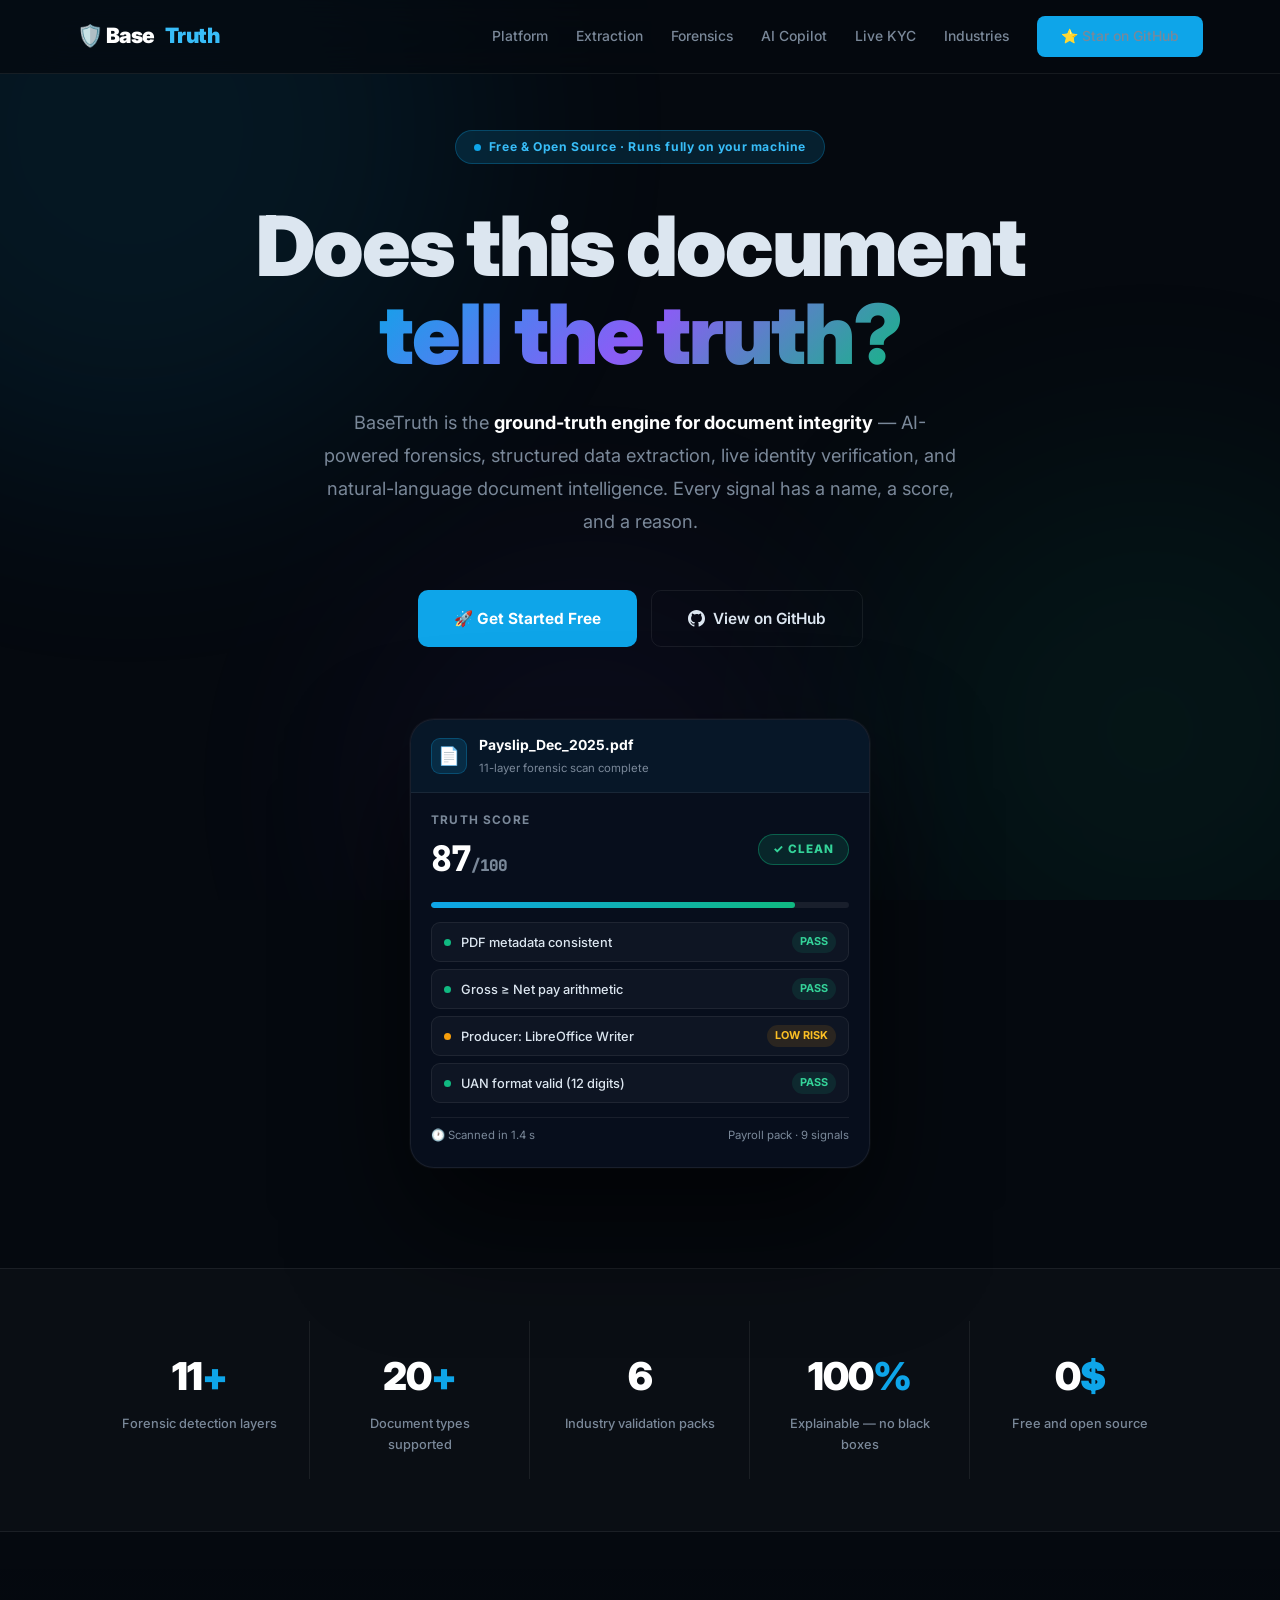
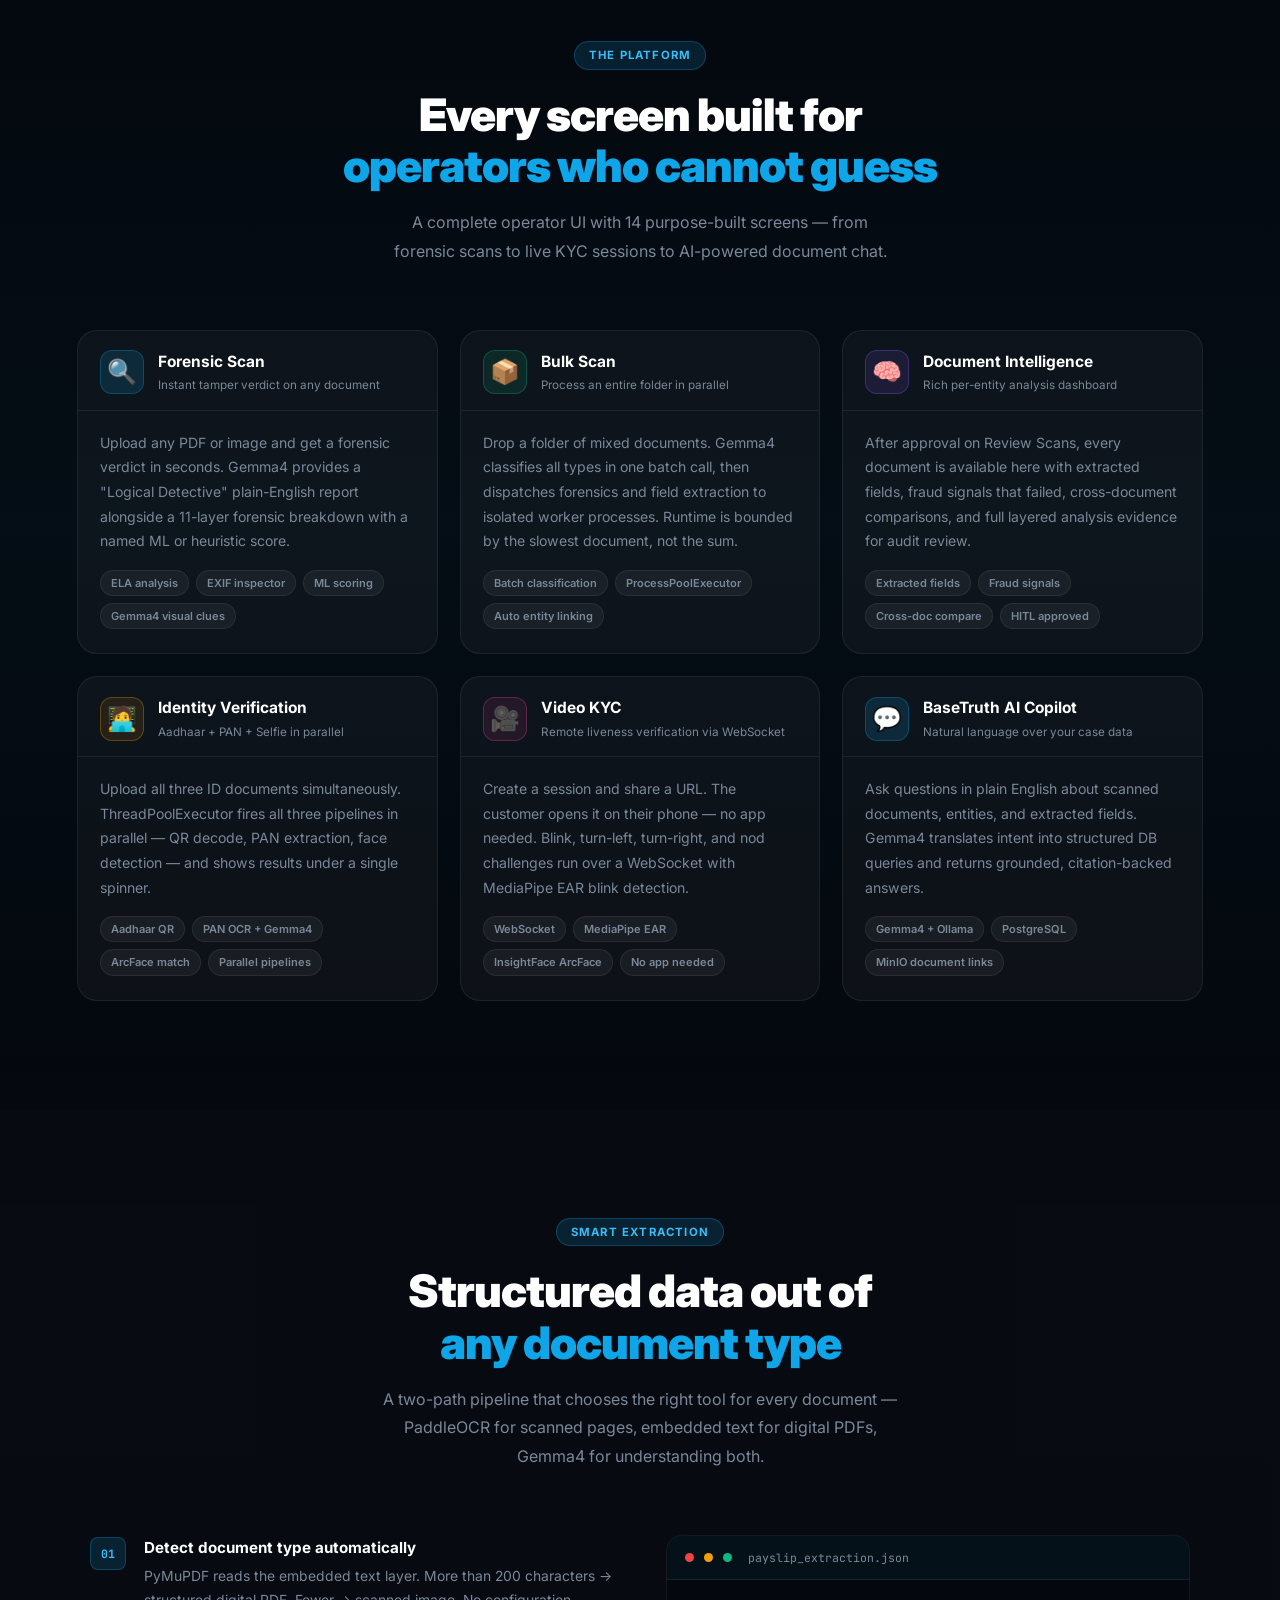
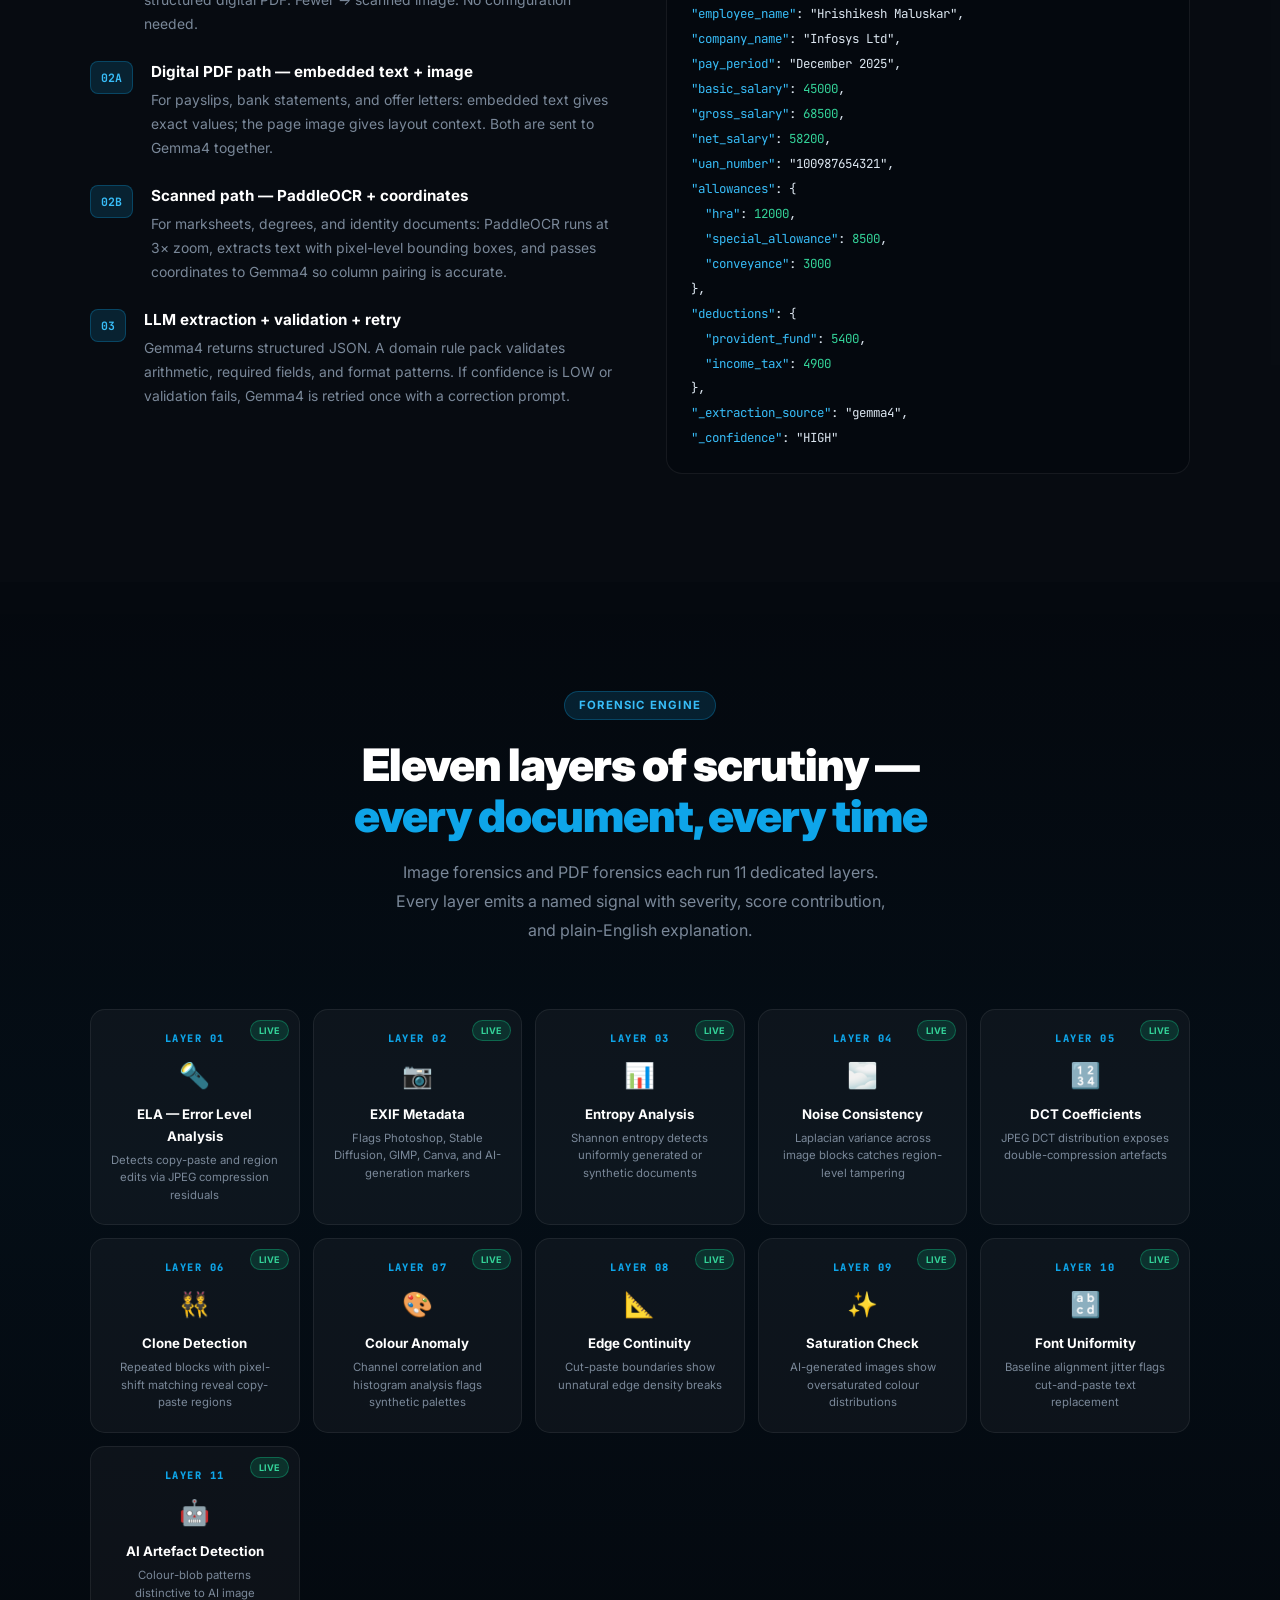
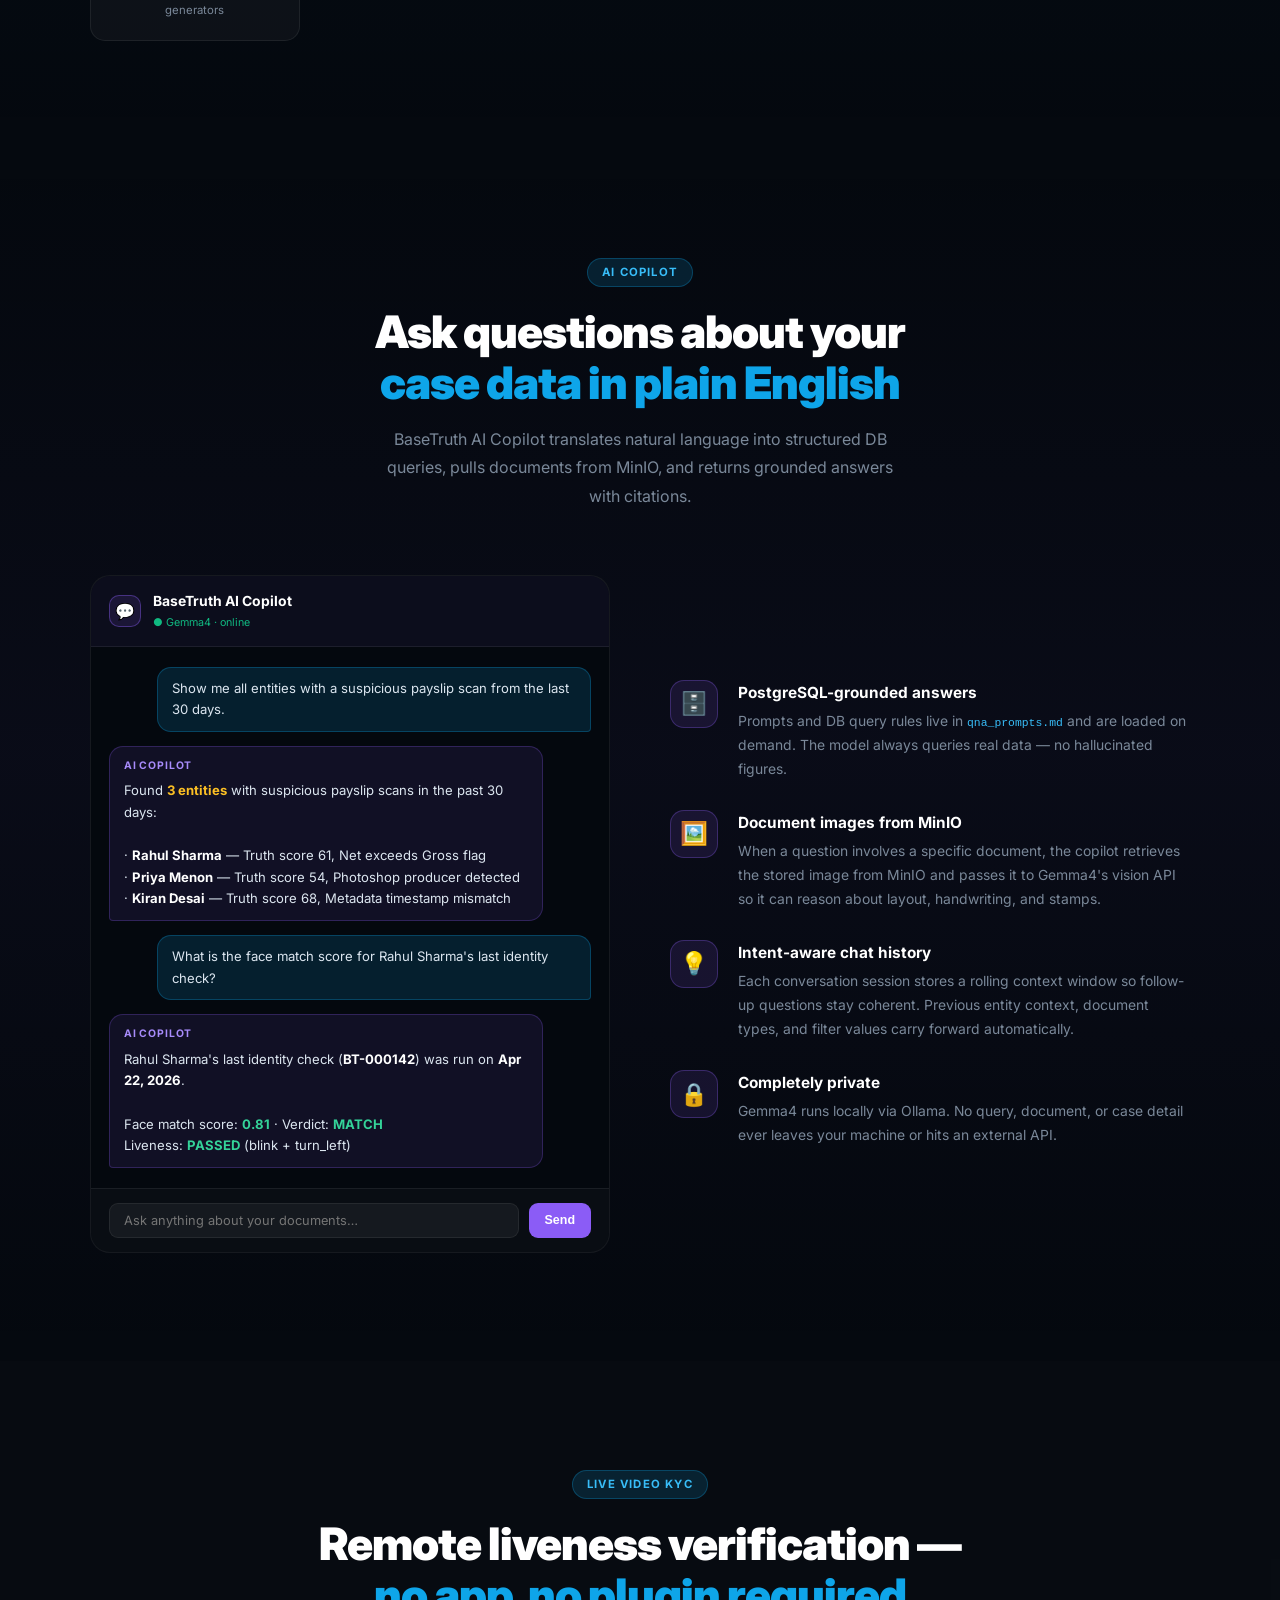
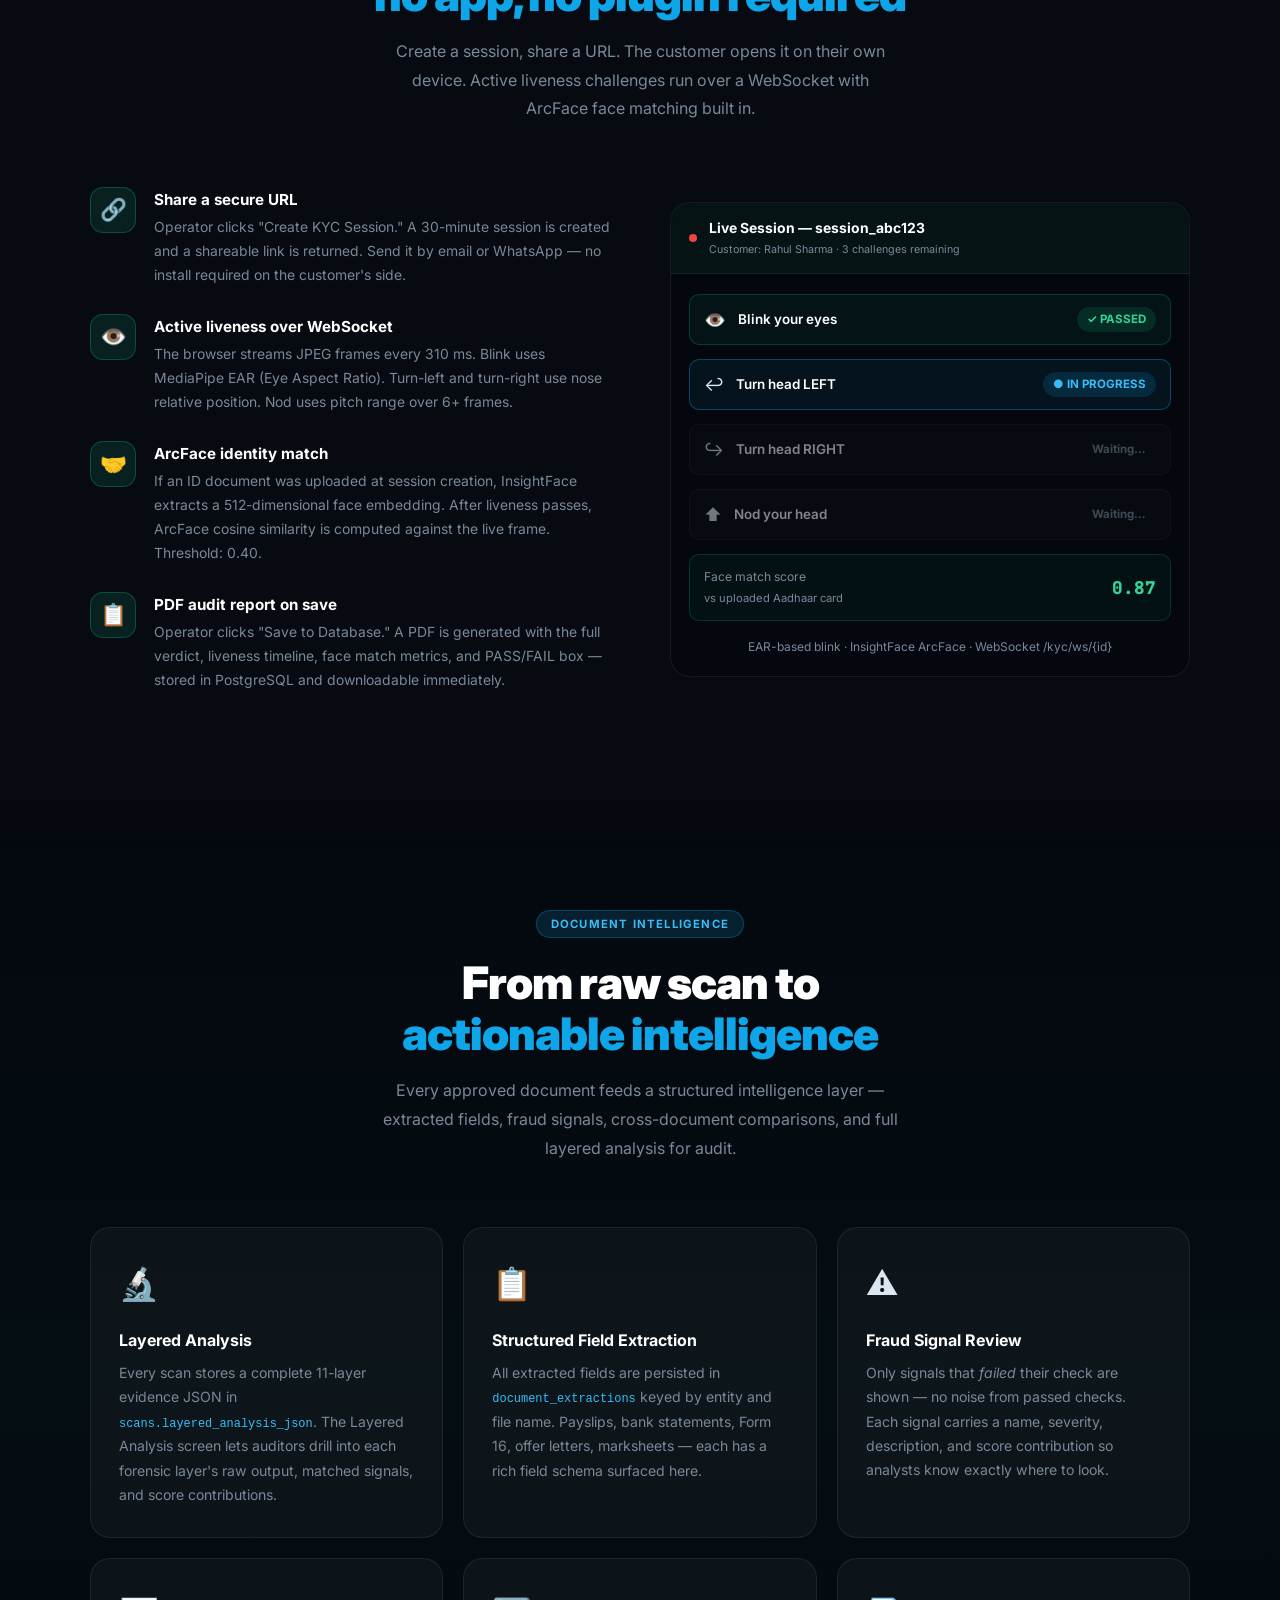
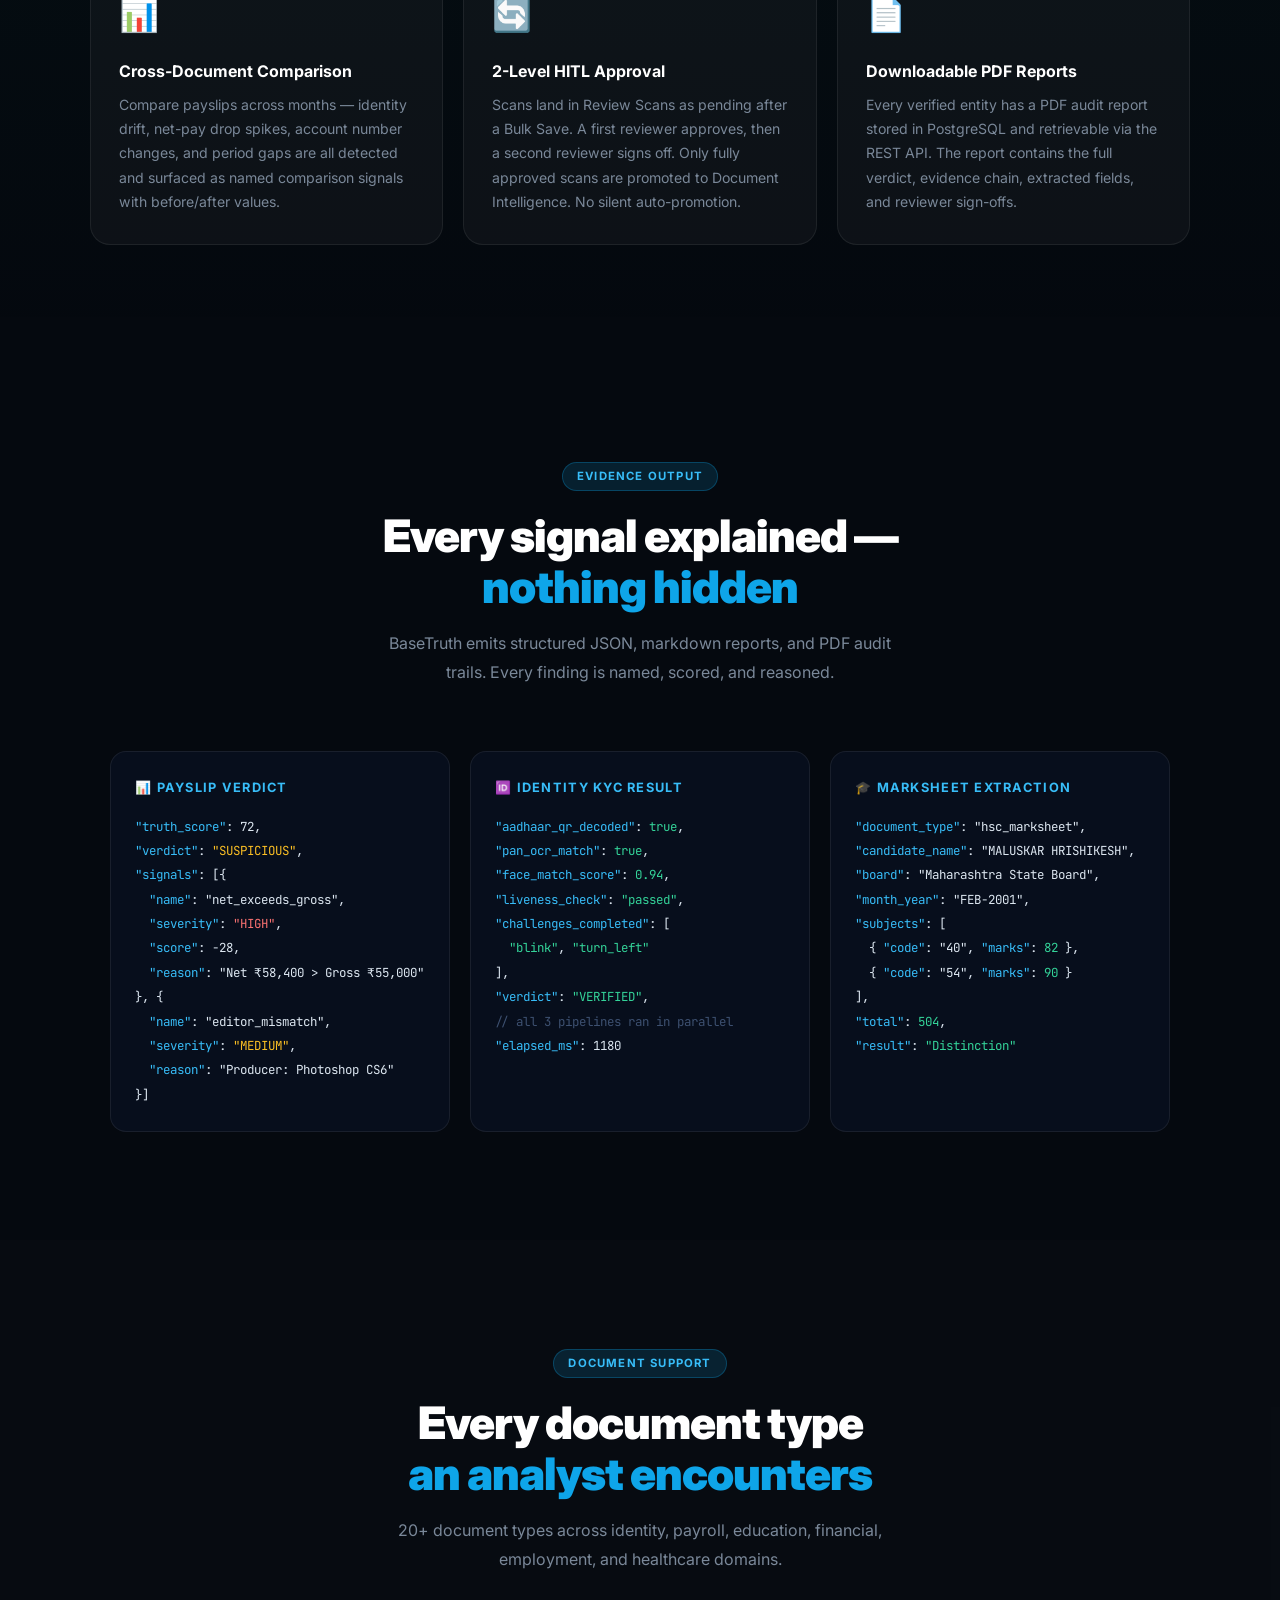
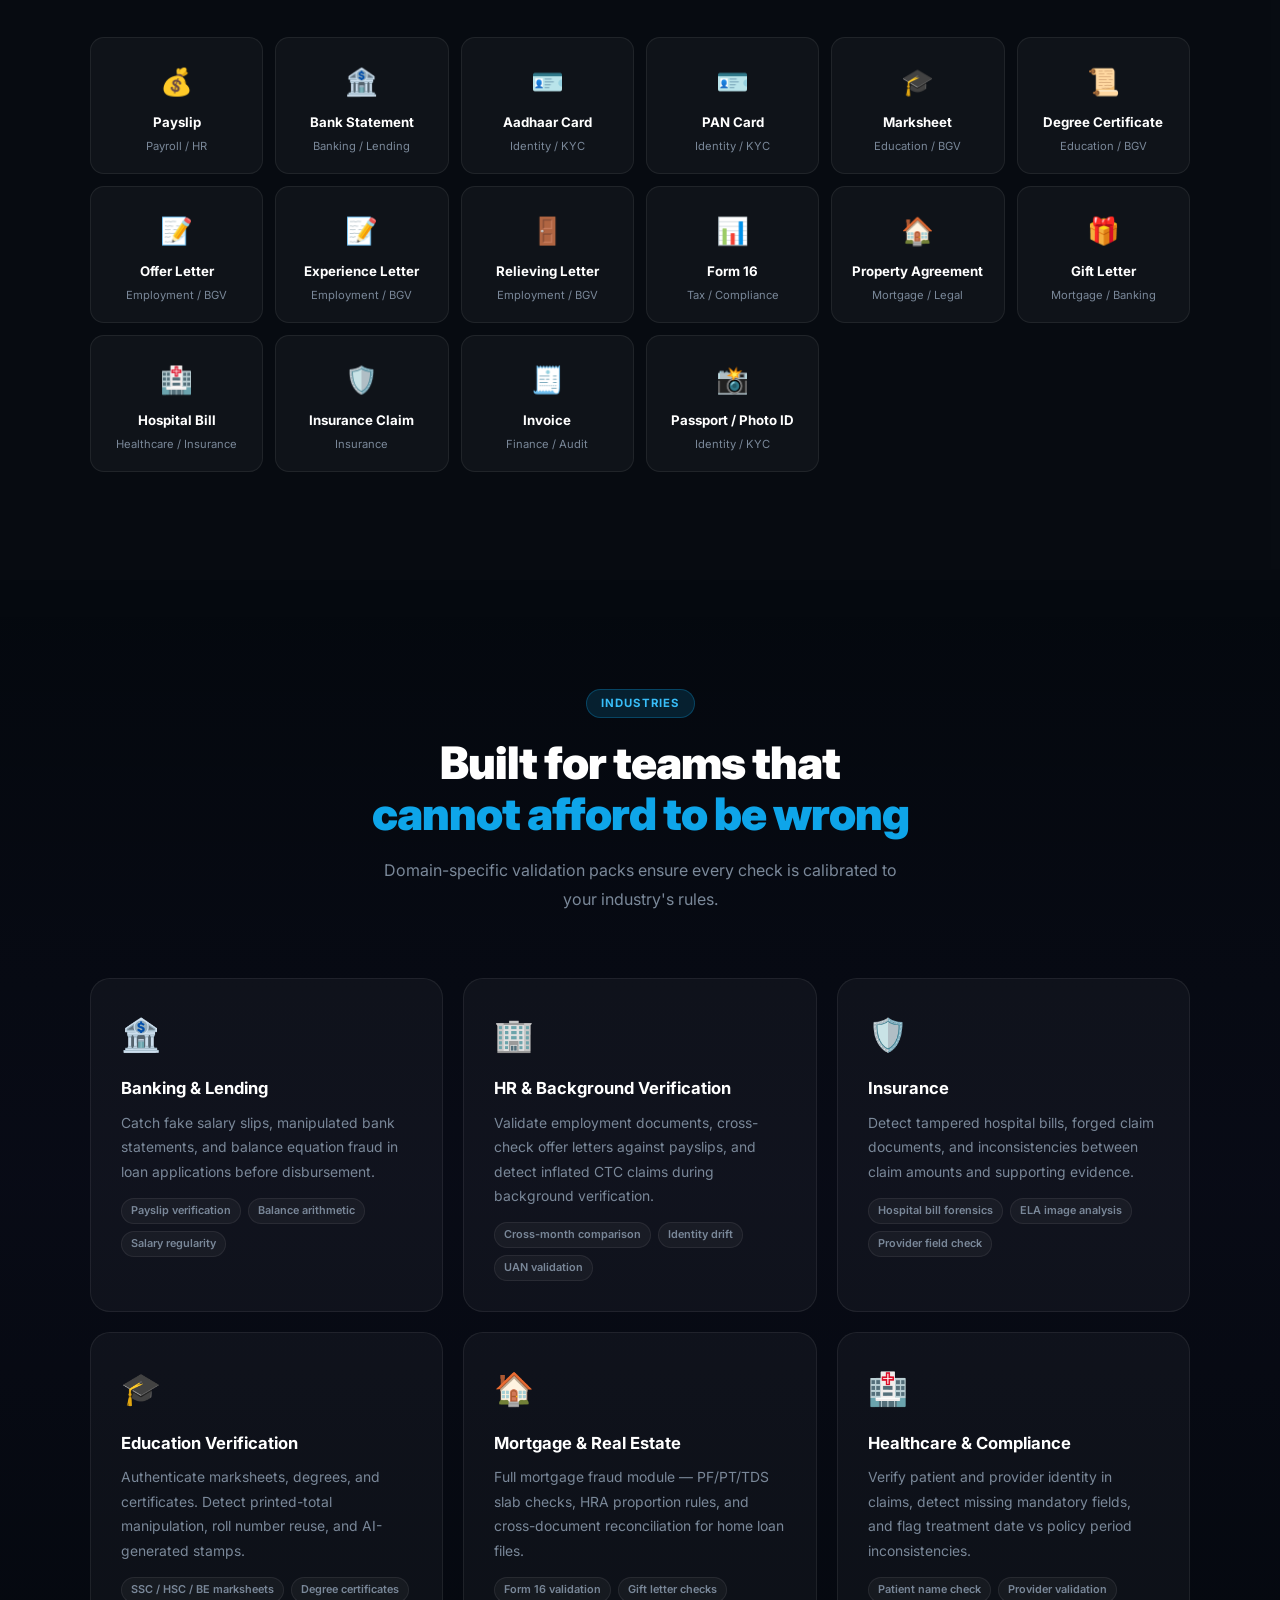
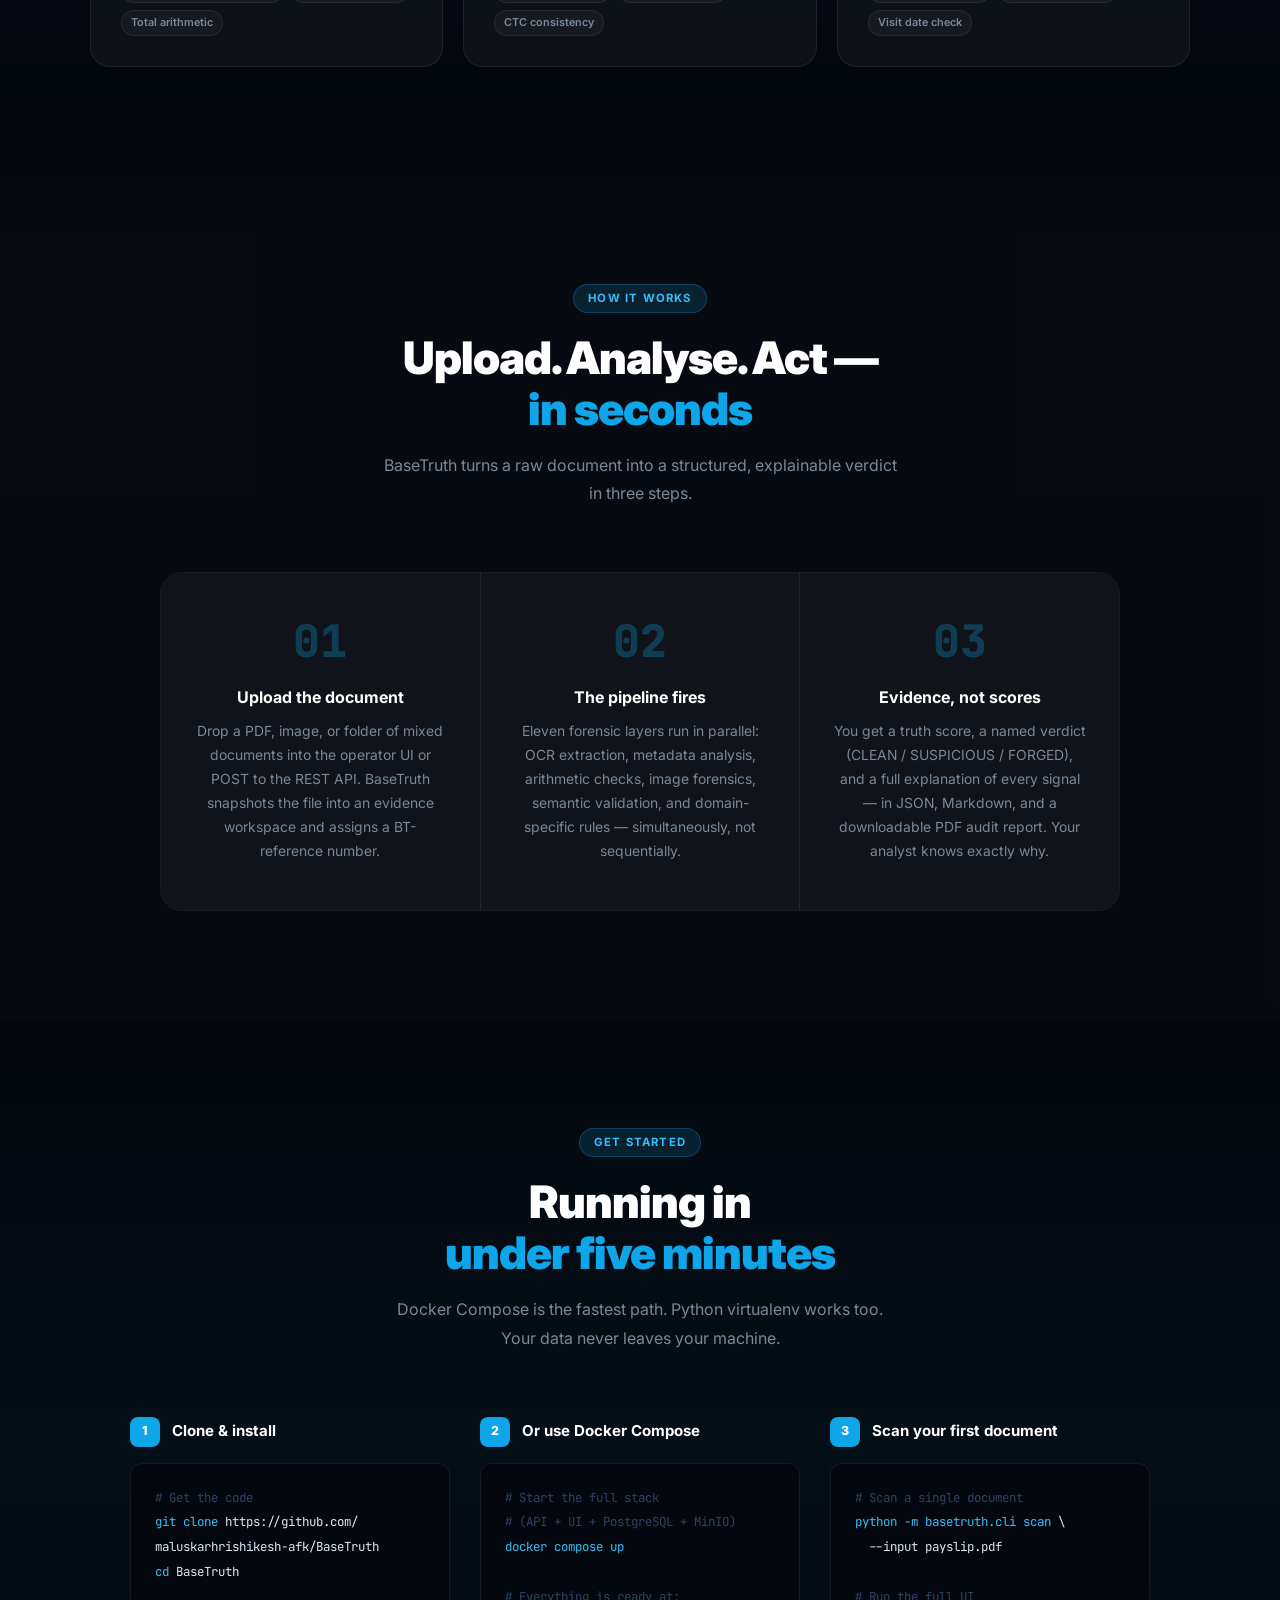
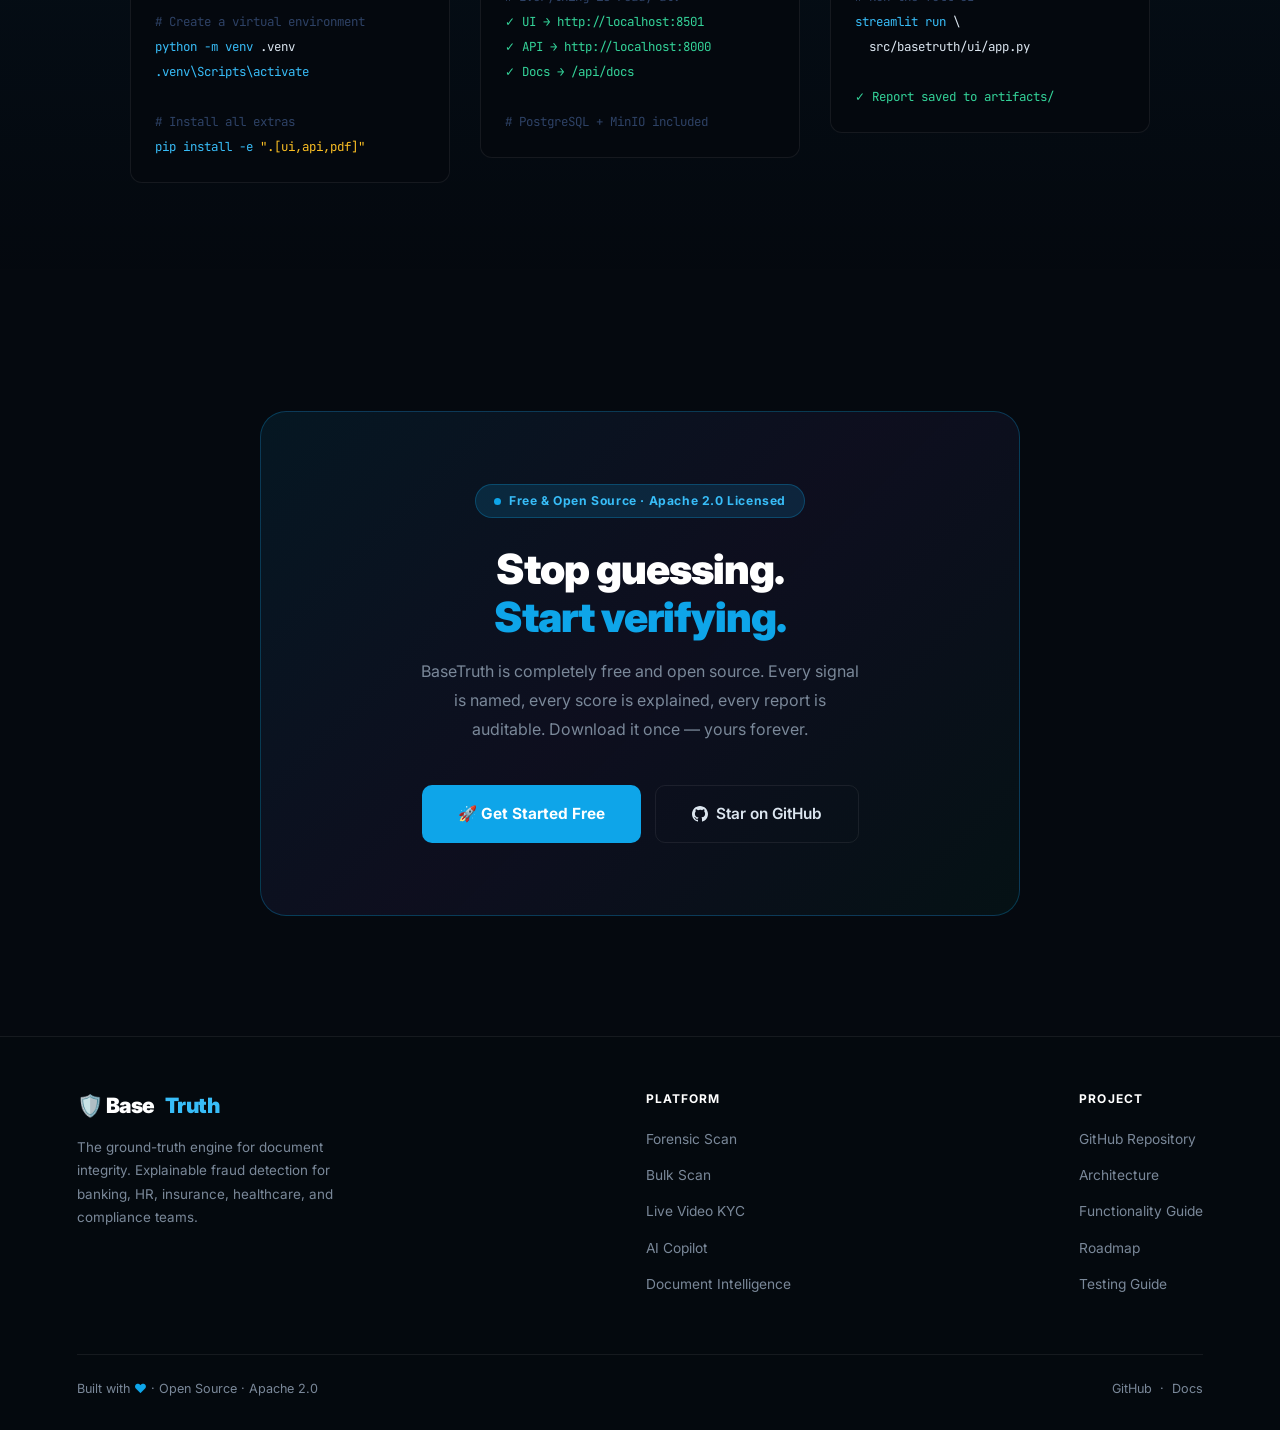
==== commit bac3e2f1: "docs: add Apache 2.0 license and clean tracked artifacts" ====
--- a/website/index.html
+++ b/website/index.html
@@ -1079,7 +1079,7 @@
 <section id="cta">
     <div class="cta-card reveal">
         <div class="badge" style="margin: 0 auto 28px;">
-            <div class="badge-dot"></div> Free &amp; Open Source &middot; MIT Licensed
+            <div class="badge-dot"></div> Free &amp; Open Source &middot; Apache 2.0 Licensed
         </div>
         <h2>Stop guessing.<br><em>Start verifying.</em></h2>
         <p>BaseTruth is completely free and open source. Every signal is named, every score is explained, every report is auditable. Download it once — yours forever.</p>
@@ -1122,7 +1122,7 @@
         </div>
     </div>
     <div class="footer-bottom">
-        <span>Built with <span class="heart">♥</span> &middot; Open Source &middot; MIT License</span>
+        <span>Built with <span class="heart">♥</span> &middot; Open Source &middot; Apache 2.0</span>
         <span>
             <a href="https://github.com/maluskarhrishikesh-afk/BaseTruth">GitHub</a>
             &nbsp;&middot;&nbsp;
